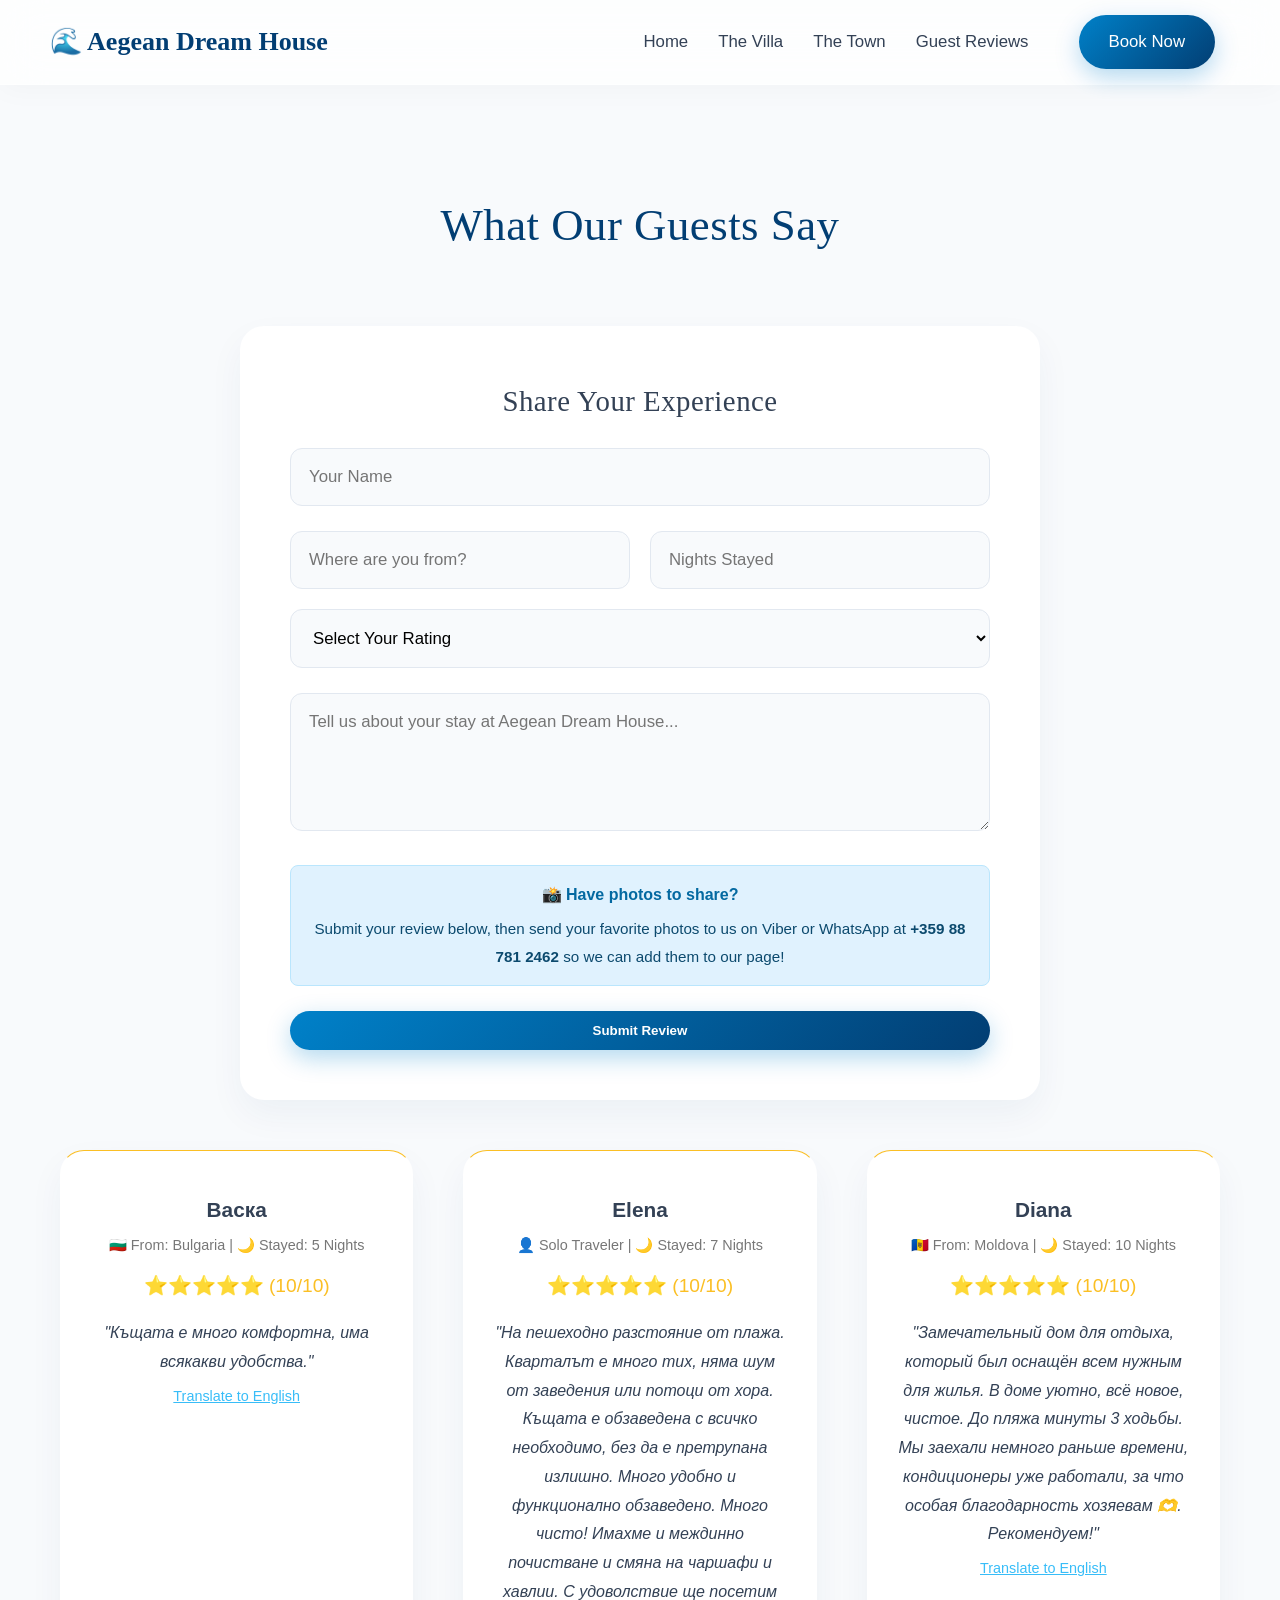
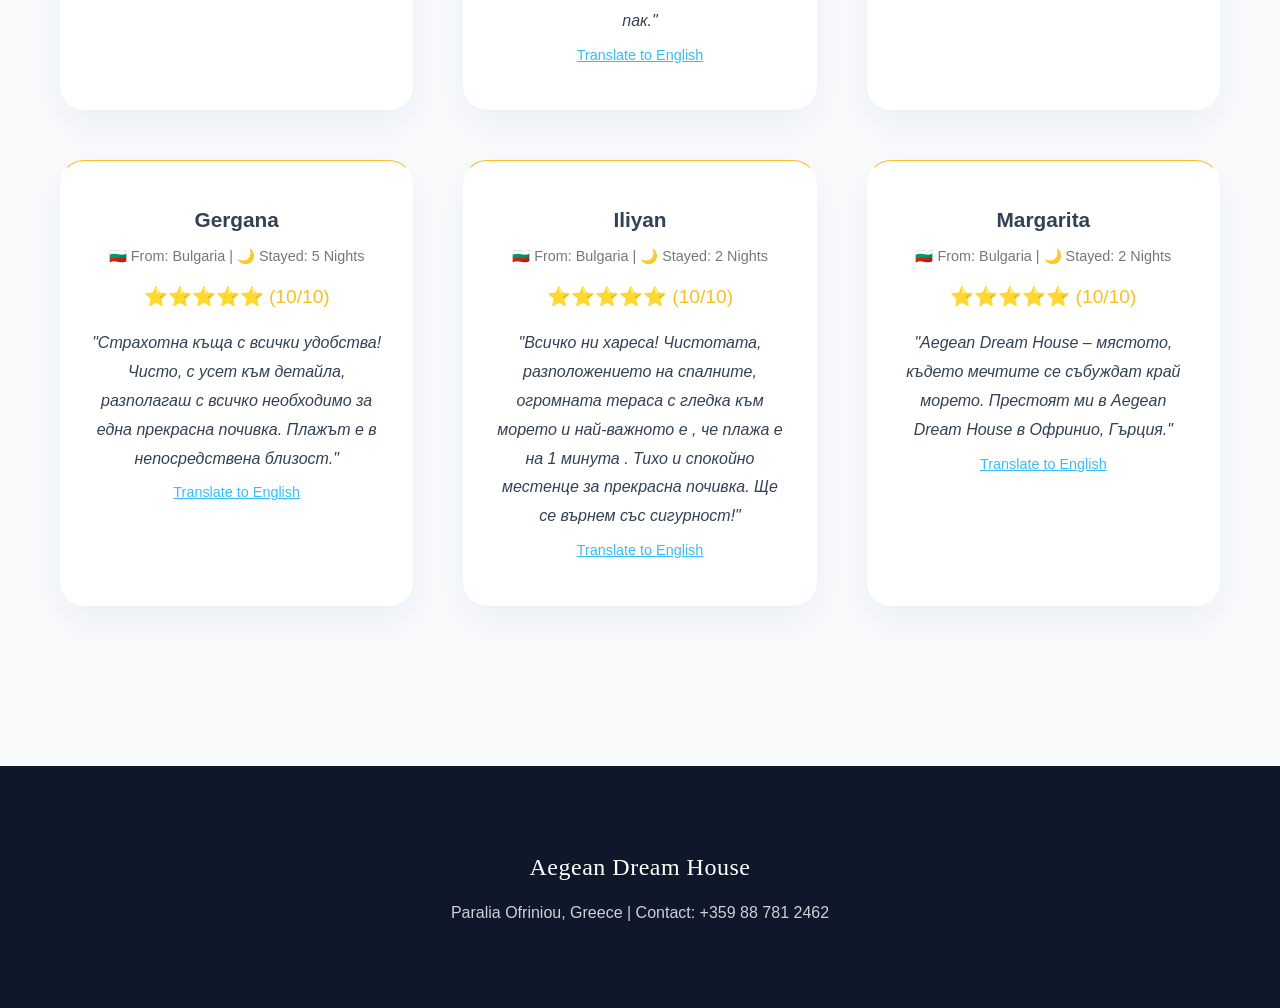
==== reviews.html @ 07ee6f3e "Update reviews.html" ====
<!DOCTYPE html>
<html lang="en">
<head>
    <meta charset="UTF-8">
    <meta name="viewport" content="width=device-width, initial-scale=1.0">
    <title>Guest Reviews | Aegean Dream House</title>
    <link rel="stylesheet" href="style.css">
    <style>
        .translate-btn {
            background: none;
            border: none;
            color: #38bdf8; /* Light blue accent color */
            cursor: pointer;
            font-size: 0.9rem;
            text-decoration: underline;
            padding: 0;
            margin-top: 5px;
            font-family: inherit;
        }
        .translate-btn:hover {
            color: #7dd3fc;
        }
    </style>
</head>
<body>

<nav>
        <a href="index.html" class="logo">
            🌊 Aegean Dream House
        </a>
        <div class="menu-toggle" id="mobile-menu">
            <span class="bar"></span><span class="bar"></span><span class="bar"></span>
        </div>
        <div class="nav-links" id="nav-links">
            <a href="index.html">Home</a>
            <a href="villa.html">The Villa</a>
            <a href="town.html">The Town</a>
            <a href="reviews.html">Guest Reviews</a>
            
            <div id="google_translate_element" style="display: flex; align-items: center; margin: 0 10px;"></div>
            
            <a href="https://www.booking.com/Share-u95qrv" target="_blank" class="btn">Book Now</a>
        </div>
    </nav>

    <section class="section">
        <h2 class="section-title fade-up">What Our Guests Say</h2>
        
        <div class="review-form fade-up">
            <h3 style="margin-bottom: 20px; text-align: center; font-size: 1.8rem;">Share Your Experience</h3>
            
            <form id="reviewForm" action="https://formspree.io/f/maqaalnj" method="POST">
                
                <input type="text" name="Guest Name" placeholder="Your Name" required>
                
                <div style="display: flex; gap: 20px; margin-bottom: 20px;">
                    <input type="text" name="Country" placeholder="Where are you from?" style="margin-bottom: 0;" required>
                    <input type="number" name="Nights Stayed" placeholder="Nights Stayed" min="1" style="margin-bottom: 0;" required>
                </div>

                <select name="Rating" required>
                    <option value="" disabled selected>Select Your Rating</option>
                    <option value="5 Stars">⭐⭐⭐⭐⭐ - Excellent (10/10)</option>
                    <option value="4 Stars">⭐⭐⭐⭐ - Very Good</option>
                    <option value="3 Stars">⭐⭐⭐ - Good</option>
                </select>
                
                <textarea name="Review Text" rows="5" placeholder="Tell us about your stay at Aegean Dream House..." required></textarea>
                
                <div style="margin-bottom: 25px; text-align: center; background: #e0f2fe; padding: 15px; border-radius: 8px; border: 1px solid #bae6fd;">
                    <p style="margin: 0; color: #0369a1; font-weight: bold;">📸 Have photos to share?</p>
                    <p style="margin: 5px 0 0 0; font-size: 0.95rem; color: #0c4a6e;">Submit your review below, then send your favorite photos to us on Viber or WhatsApp at <strong>+359 88 781 2462</strong> so we can add them to our page!</p>
                </div>

                <button type="submit" class="btn" style="width: 100%;">Submit Review</button>
            </form>
        </div>

        <div class="grid" id="reviewList">
            
            <div class="card fade-up" style="border-top-color: #fbbf24;">
                <h4 style="margin-bottom: 5px; font-size: 1.3rem;">Васка</h4>
                <p style="font-size: 0.9rem; color: #777; margin-bottom: 10px;">🇧🇬 From: Bulgaria | 🌙 Stayed: 5 Nights</p>
                <div style="color: #fbbf24; margin-bottom: 15px; font-size: 1.2rem;">⭐⭐⭐⭐⭐ (10/10)</div>
                <p class="review-text" data-original="Къщата е много комфортна, има всякакви удобства." data-translated="The house is very comfortable, it has all kinds of amenities." style="font-style: italic; margin-bottom: 5px;">"Къщата е много комфортна, има всякакви удобства."</p>
                <button class="translate-btn" onclick="toggleTranslation(this)">Translate to English</button>
            </div>

            <div class="card fade-up" style="border-top-color: #fbbf24;">
                <h4 style="margin-bottom: 5px; font-size: 1.3rem;">Elena</h4>
                <p style="font-size: 0.9rem; color: #777; margin-bottom: 10px;">👤 Solo Traveler | 🌙 Stayed: 7 Nights</p>
                <div style="color: #fbbf24; margin-bottom: 15px; font-size: 1.2rem;">⭐⭐⭐⭐⭐ (10/10)</div>
                <p class="review-text" data-original="На пешеходно разстояние от плажа. Кварталът е много тих, няма шум от заведения или потоци от хора. Къщата е обзаведена с всичко необходимо, без да е претрупана излишно. Много удобно и функционално обзаведено. Много чисто! Имахме и междинно почистване и смяна на чаршафи и хавлии. С удоволствие ще посетим пак." data-translated="Within walking distance of the beach. The neighborhood is very quiet, no noise from restaurants or streams of people. The house is furnished with everything you need, without being overly cluttered. Very comfortable and functionally furnished. Very clean! We also had intermediate cleaning and a change of sheets and towels. We will gladly visit again." style="font-style: italic; margin-bottom: 5px;">"На пешеходно разстояние от плажа. Кварталът е много тих, няма шум от заведения или потоци от хора. Къщата е обзаведена с всичко необходимо, без да е претрупана излишно. Много удобно и функционално обзаведено. Много чисто! Имахме и междинно почистване и смяна на чаршафи и хавлии. С удоволствие ще посетим пак."</p>
                <button class="translate-btn" onclick="toggleTranslation(this)">Translate to English</button>
            </div>

            <div class="card fade-up" style="border-top-color: #fbbf24;">
                <h4 style="margin-bottom: 5px; font-size: 1.3rem;">Diana</h4>
                <p style="font-size: 0.9rem; color: #777; margin-bottom: 10px;">🇲🇩 From: Moldova | 🌙 Stayed: 10 Nights</p>
                <div style="color: #fbbf24; margin-bottom: 15px; font-size: 1.2rem;">⭐⭐⭐⭐⭐ (10/10)</div>
                <p class="review-text" data-original="Замечательный дом для отдыха, который был оснащён всем нужным для жилья. В доме уютно, всё новое, чистое. До пляжа минуты 3 ходьбы. Мы заехали немного раньше времени, кондиционеры уже работали, за что особая благодарность хозяевам 🫶. Рекомендуем!" data-translated="A wonderful vacation home, which was equipped with everything necessary for living. The house is cozy, everything is new and clean. The beach is a 3-minute walk away. We checked in a little ahead of time, the air conditioners were already working, for which special thanks to the hosts 🫶. We recommend it!" style="font-style: italic; margin-bottom: 5px;">"Замечательный дом для отдыха, который был оснащён всем нужным для жилья. В доме уютно, всё новое, чистое. До пляжа минуты 3 ходьбы. Мы заехали немного раньше времени, кондиционеры уже работали, за что особая благодарность хозяевам 🫶. Рекомендуем!"</p>
                <button class="translate-btn" onclick="toggleTranslation(this)">Translate to English</button>
            </div>

            <div class="card fade-up" style="border-top-color: #fbbf24;">
                <h4 style="margin-bottom: 5px; font-size: 1.3rem;">Gergana</h4>
                <p style="font-size: 0.9rem; color: #777; margin-bottom: 10px;">🇧🇬 From: Bulgaria | 🌙 Stayed: 5 Nights</p>
                <div style="color: #fbbf24; margin-bottom: 15px; font-size: 1.2rem;">⭐⭐⭐⭐⭐ (10/10)</div>
                <p class="review-text" data-original="Страхотна къща с всички удобства! Чисто, с усет към детайла, разполагаш с всичко необходимо за една прекрасна почивка. Плажът е в непосредствена близост." data-translated="Great house with all amenities! Clean, with an eye for detail, you have everything you need for a wonderful vacation. The beach is in close proximity." style="font-style: italic; margin-bottom: 5px;">"Страхотна къща с всички удобства! Чисто, с усет към детайла, разполагаш с всичко необходимо за една прекрасна почивка. Плажът е в непосредствена близост."</p>
                <button class="translate-btn" onclick="toggleTranslation(this)">Translate to English</button>
            </div>

            <div class="card fade-up" style="border-top-color: #fbbf24;">
                <h4 style="margin-bottom: 5px; font-size: 1.3rem;">Iliyan</h4>
                <p style="font-size: 0.9rem; color: #777; margin-bottom: 10px;">🇧🇬 From: Bulgaria | 🌙 Stayed: 2 Nights</p>
                <div style="color: #fbbf24; margin-bottom: 15px; font-size: 1.2rem;">⭐⭐⭐⭐⭐ (10/10)</div>
                <p class="review-text" data-original="Всичко ни хареса! Чистотата, разположението на спалните, огромната тераса с гледка към морето и най-важното е , че плажа е на 1 минута . Тихо и спокойно местенце за прекрасна почивка. Ще се върнем със сигурност!" data-translated="We liked everything! The cleanliness, the layout of the bedrooms, the huge terrace with a sea view and most importantly, the beach is 1 minute away. A quiet and peaceful place for a wonderful vacation. We will return for sure!" style="font-style: italic; margin-bottom: 5px;">"Всичко ни хареса! Чистотата, разположението на спалните, огромната тераса с гледка към морето и най-важното е , че плажа е на 1 минута . Тихо и спокойно местенце за прекрасна почивка. Ще се върнем със сигурност!"</p>
                <button class="translate-btn" onclick="toggleTranslation(this)">Translate to English</button>
            </div>

            <div class="card fade-up" style="border-top-color: #fbbf24;">
                <h4 style="margin-bottom: 5px; font-size: 1.3rem;">Margarita</h4>
                <p style="font-size: 0.9rem; color: #777; margin-bottom: 10px;">🇧🇬 From: Bulgaria | 🌙 Stayed: 2 Nights</p>
                <div style="color: #fbbf24; margin-bottom: 15px; font-size: 1.2rem;">⭐⭐⭐⭐⭐ (10/10)</div>
                <p class="review-text" data-original="Aegean Dream House – мястото, където мечтите се събуждат край морето. Престоят ми в Aegean Dream House в Офринио, Гърция." data-translated="Aegean Dream House - the place where dreams wake up by the sea. My stay at Aegean Dream House in Ofrinio, Greece." style="font-style: italic; margin-bottom: 5px;">"Aegean Dream House – мястото, където мечтите се събуждат край морето. Престоят ми в Aegean Dream House в Офринио, Гърция."</p>
                <button class="translate-btn" onclick="toggleTranslation(this)">Translate to English</button>
            </div>

        </div>
    </section>

    <footer>
        <h2 style="font-family: 'Georgia', serif; margin-bottom: 10px;">Aegean Dream House</h2>
        <p>Paralia Ofriniou, Greece | Contact: +359 88 781 2462</p>
    </footer>

    <script>
        // Mobile Menu
        document.getElementById('mobile-menu').addEventListener('click', function() {
            document.getElementById('nav-links').classList.toggle('active');
        });

        // Scroll Fade-In Observer
        const fadeElements = document.querySelectorAll('.fade-up');
        const appearOptions = { threshold: 0.15, rootMargin: "0px 0px -50px 0px" };
        const appearOnScroll = new IntersectionObserver(function(entries, observer) {
            entries.forEach(entry => {
                if (!entry.isIntersecting) return;
                entry.target.classList.add('visible');
                observer.unobserve(entry.target);
            });
        }, appearOptions);

        fadeElements.forEach(element => appearOnScroll.observe(element));

        // Translation Function
        function toggleTranslation(button) {
            // Find the paragraph right above the button
            const reviewTextElement = button.previousElementSibling;
            
            // Grab the hidden original and translated texts from our HTML data attributes
            const originalText = reviewTextElement.getAttribute('data-original');
            const translatedText = reviewTextElement.getAttribute('data-translated');

            if (button.innerText === "Translate to English") {
                reviewTextElement.innerText = '"' + translatedText + '"';
                button.innerText = "Show Original";
            } else {
                reviewTextElement.innerText = '"' + originalText + '"';
                button.innerText = "Translate to English";
            }
        }
    </script>

    <script type="text/javascript">
        function googleTranslateElementInit() {
            new google.translate.TranslateElement({
                pageLanguage: 'en', // Your website's original language
                includedLanguages: 'en,bg,ro,ru,tr', // The exact languages you requested
                layout: google.translate.TranslateElement.InlineLayout.SIMPLE
            }, 'google_translate_element');
        }
    </script>
    <script type="text/javascript" src="https://translate.google.com/translate_a/element.js?cb=googleTranslateElementInit"></script>
</body>
</html>
---- style.css ----
/* --- style.css (The Dreamy Resort Upgrade) --- */
:root {
    --primary-blue: #023e73; /* A deeper, calmer ocean blue */
    --accent-blue: #0081c9; /* Vibrant water blue */
    --light-bg: #f8fafc; /* A very soft, airy off-white */
    --text-dark: #334155; /* Slate grey, much softer on the eyes than black */
    --white: #ffffff;
}

* {
    box-sizing: border-box;
    margin: 0;
    padding: 0;
    font-family: 'Segoe UI', Roboto, Helvetica, Arial, sans-serif;
}

html {
    scroll-behavior: smooth; /* Smooth scrolling between sections */
}

body {
    color: var(--text-dark);
    line-height: 1.8; /* Increased line height for a more relaxed read */
    background-color: var(--light-bg);
}

/* Elegant Headings */
h1, h2, h3 {
    font-family: 'Georgia', serif;
    font-weight: normal;
    letter-spacing: 0.5px;
}

/* Glassmorphism Navigation (Frosted Glass Effect) */
nav {
    display: flex;
    justify-content: space-between;
    align-items: center;
    padding: 15px 50px;
    background: rgba(255, 255, 255, 0.75); /* More transparent */
    backdrop-filter: blur(20px); /* Heavy frosted glass blur */
    -webkit-backdrop-filter: blur(20px); /* For Apple devices */
    box-shadow: 0 4px 30px rgba(0, 0, 0, 0.03);
    border-bottom: 1px solid rgba(255, 255, 255, 0.5);
    position: sticky;
    top: 0;
    z-index: 1000;
    flex-wrap: wrap;
}

.logo { font-size: 26px; font-weight: bold; color: var(--primary-blue); text-decoration: none; font-family: 'Georgia', serif; }
.nav-links { display: flex; align-items: center; }
.nav-links a { text-decoration: none; color: var(--text-dark); margin: 0 15px; font-weight: 500; font-size: 1.05rem; position: relative; transition: color 0.4s ease; }
.nav-links a::after { content: ''; position: absolute; width: 0; height: 2px; bottom: -5px; left: 0; background-color: var(--accent-blue); transition: width 0.4s ease; }
.nav-links a:hover { color: var(--accent-blue); }
.nav-links a:hover::after { width: 100%; }

/* Soft Glowing Buttons */
.btn {
    background: linear-gradient(135deg, #0081c9, #023e73);
    color: var(--white) !important;
    padding: 12px 30px;
    text-decoration: none;
    border-radius: 40px; /* Fully rounded pill shape */
    font-weight: 600;
    font-family: sans-serif;
    display: inline-block;
    transition: all 0.5s cubic-bezier(0.2, 0.8, 0.2, 1);
    border: none;
    text-align: center;
    box-shadow: 0 8px 25px rgba(0, 129, 201, 0.3);
}
.btn:hover { 
    transform: translateY(-3px); 
    box-shadow: 0 12px 30px rgba(0, 129, 201, 0.5); 
}
.btn::after { display: none; }

/* Hero Section */
header { 
    color: var(--white); 
    text-align: center; 
    padding: 200px 20px; /* Taller banner */
    position: relative;
}
header h1 { 
    font-size: 4rem; 
    margin-bottom: 15px; 
    text-shadow: 0 4px 15px rgba(0,0,0,0.4); 
    animation: fadeInDown 1.5s cubic-bezier(0.2, 0.8, 0.2, 1);
}
header p { 
    font-size: 1.4rem; 
    max-width: 700px; 
    margin: 0 auto 40px auto; 
    text-shadow: 0 2px 10px rgba(0,0,0,0.4); 
    animation: fadeInUp 1.5s cubic-bezier(0.2, 0.8, 0.2, 1);
}

/* Custom Initial Page Load Animations */
@keyframes fadeInDown {
    from { opacity: 0; transform: translateY(-30px); }
    to { opacity: 1; transform: translateY(0); }
}
@keyframes fadeInUp {
    from { opacity: 0; transform: translateY(30px); }
    to { opacity: 1; transform: translateY(0); }
}

/* Sections & Grids */
.section { padding: 100px 20px; max-width: 1200px; margin: auto; }
.section-title { text-align: center; font-size: 2.8rem; color: var(--primary-blue); margin-bottom: 60px; }
.grid { display: grid; grid-template-columns: repeat(auto-fit, minmax(320px, 1fr)); gap: 50px; }

/* Soft, Floating Cards */
.card {
    background: var(--white); 
    border-radius: 24px; /* Much softer, rounder corners */
    overflow: hidden;
    box-shadow: 0 15px 35px rgba(2, 62, 115, 0.05); /* Soft, ambient blue shadow instead of harsh grey */
    padding: 40px 30px; 
    text-align: center;
    transition: transform 0.6s cubic-bezier(0.2, 0.8, 0.2, 1), box-shadow 0.6s ease;
    border: 1px solid rgba(255,255,255,0.8);
}
.card:hover { 
    transform: translateY(-12px); 
    box-shadow: 0 25px 50px rgba(2, 62, 115, 0.12); 
}
.card h3 { color: var(--primary-blue); margin-bottom: 15px; font-size: 1.8rem; }

/* Cinematic Photo Gallery */
.photo-gallery { display: grid; grid-template-columns: repeat(auto-fill, minmax(300px, 1fr)); gap: 25px; }
.photo-gallery img {
    width: 100%; height: 280px; object-fit: cover; 
    border-radius: 16px; /* Softer picture corners */
    box-shadow: 0 8px 20px rgba(0,0,0,0.08); 
    transition: transform 0.8s cubic-bezier(0.2, 0.8, 0.2, 1), box-shadow 0.8s ease;
    cursor: pointer;
}
.photo-gallery img:hover { 
    transform: scale(1.03); /* Slower, gentler zoom */
    box-shadow: 0 15px 35px rgba(0,0,0,0.15); 
}

/* Lightbox/Modal */
.modal { display: none; position: fixed; z-index: 2000; padding-top: 60px; left: 0; top: 0; width: 100%; height: 100%; background-color: rgba(0,0,0,0.95); backdrop-filter: blur(8px); }
.modal-content { margin: auto; display: block; max-width: 90%; max-height: 85vh; border-radius: 12px; box-shadow: 0 10px 40px rgba(0,0,0,0.6); animation-name: gentleZoom; animation-duration: 0.5s; animation-timing-function: cubic-bezier(0.2, 0.8, 0.2, 1); object-fit: contain; }
@keyframes gentleZoom { from {transform:scale(0.95); opacity: 0} to {transform:scale(1); opacity: 1} }
.close-modal { position: absolute; top: 20px; right: 40px; color: rgba(255,255,255,0.6); font-size: 45px; transition: 0.4s; cursor: pointer; }
.close-modal:hover { color: var(--white); transform: rotate(90deg); }

/* Review Form */
.review-form { background: var(--white); padding: 50px; border-radius: 24px; box-shadow: 0 15px 35px rgba(2, 62, 115, 0.05); margin-bottom: 50px; max-width: 800px; margin-left: auto; margin-right: auto; }
.review-form input, .review-form textarea, .review-form select { width: 100%; padding: 18px; margin-bottom: 25px; border: 1px solid #e2e8f0; border-radius: 12px; font-size: 1.05rem; transition: all 0.4s ease; background-color: #f8fafc; }
.review-form input:focus, .review-form textarea:focus, .review-form select:focus { outline: none; border-color: var(--accent-blue); background-color: var(--white); box-shadow: 0 0 0 4px rgba(0, 129, 201, 0.1); }

/* Footer */
footer { background: #0f172a; color: rgba(255,255,255,0.8); padding: 80px 20px; text-align: center; margin-top: 60px; }
footer h2 { color: var(--white); }

/* Scroll Animation Classes (Applied by JavaScript) */
.fade-up {
    opacity: 0;
    transform: translateY(50px);
    transition: opacity 1s cubic-bezier(0.2, 0.8, 0.2, 1), transform 1s cubic-bezier(0.2, 0.8, 0.2, 1);
}
.fade-up.visible {
    opacity: 1;
    transform: translateY(0);
}

/* Mobile */
.menu-toggle { display: none; cursor: pointer; }
.bar { display: block; width: 25px; height: 3px; margin: 5px auto; background-color: var(--primary-blue); transition: all 0.3s ease; }

@media (max-width: 768px) {
    nav { padding: 15px 20px; }
    .menu-toggle { display: block; }
    .nav-links { display: none; flex-direction: column; width: 100%; text-align: center; padding-top: 15px; }
    .nav-links.active { display: flex; }
    .nav-links a { margin: 10px 0; padding: 10px; width: 100%; }
    .nav-links a::after { display: none; }
    header h1 { font-size: 2.8rem; }
    .modal-content { max-width: 95%; }
}
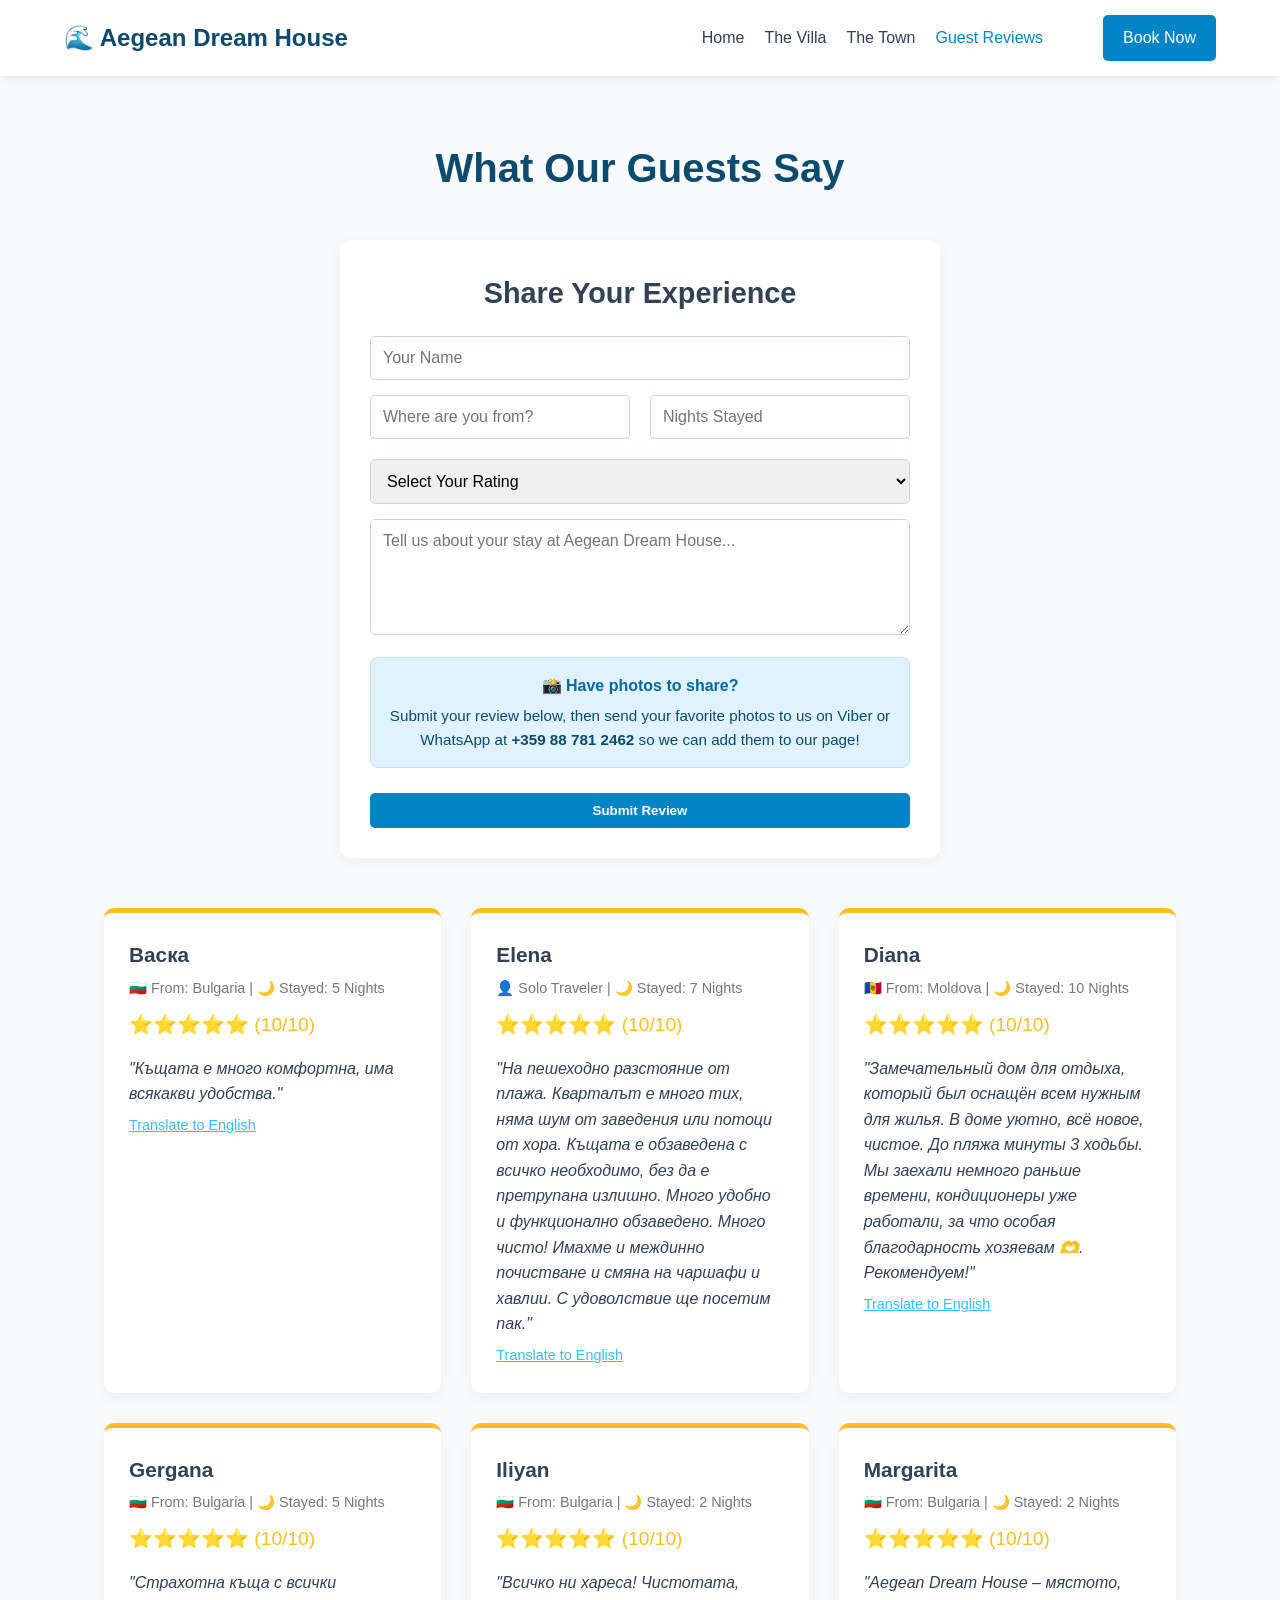
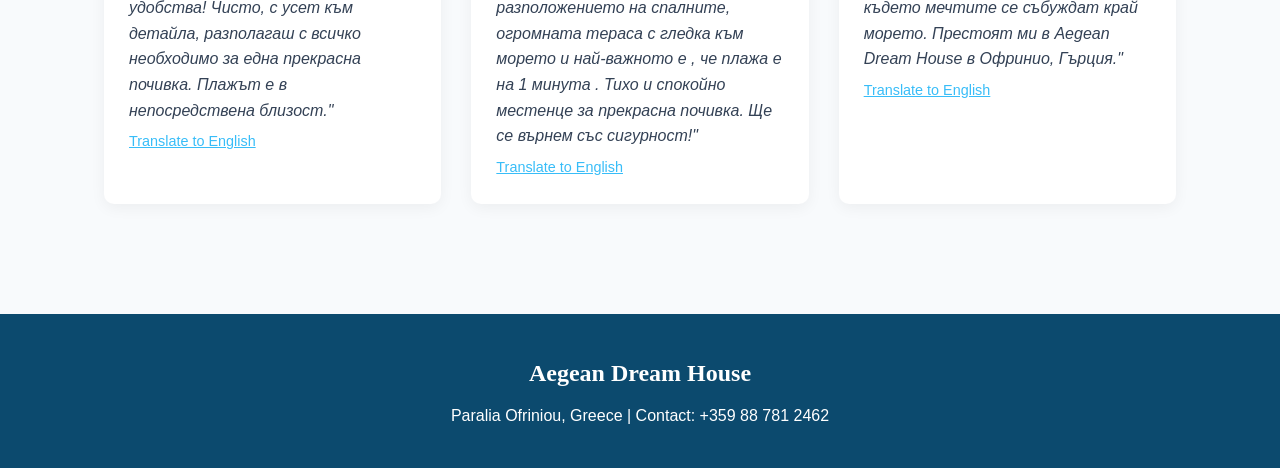
==== commit 1d711772: "Update reviews.html" ====
--- a/reviews.html
+++ b/reviews.html
@@ -6,28 +6,14 @@
     <title>Guest Reviews | Aegean Dream House</title>
     <link rel="stylesheet" href="style.css">
     <style>
-        .translate-btn {
-            background: none;
-            border: none;
-            color: #38bdf8; /* Light blue accent color */
-            cursor: pointer;
-            font-size: 0.9rem;
-            text-decoration: underline;
-            padding: 0;
-            margin-top: 5px;
-            font-family: inherit;
-        }
-        .translate-btn:hover {
-            color: #7dd3fc;
-        }
+        .translate-btn { background: none; border: none; color: #38bdf8; cursor: pointer; font-size: 0.9rem; text-decoration: underline; padding: 0; margin-top: 5px; font-family: inherit; }
+        .translate-btn:hover { color: #7dd3fc; }
     </style>
 </head>
 <body>
 
-<nav>
-        <a href="index.html" class="logo">
-            🌊 Aegean Dream House
-        </a>
+    <nav>
+        <a href="index.html" class="logo">🌊 Aegean Dream House</a>
         <div class="menu-toggle" id="mobile-menu">
             <span class="bar"></span><span class="bar"></span><span class="bar"></span>
         </div>
@@ -35,10 +21,8 @@
             <a href="index.html">Home</a>
             <a href="villa.html">The Villa</a>
             <a href="town.html">The Town</a>
-            <a href="reviews.html">Guest Reviews</a>
-            
+            <a href="reviews.html" style="color: var(--accent-blue);">Guest Reviews</a>
             <div id="google_translate_element" style="display: flex; align-items: center; margin: 0 10px;"></div>
-            
             <a href="https://www.booking.com/Share-u95qrv" target="_blank" class="btn">Book Now</a>
         </div>
     </nav>
@@ -50,34 +34,28 @@
             <h3 style="margin-bottom: 20px; text-align: center; font-size: 1.8rem;">Share Your Experience</h3>
             
             <form id="reviewForm" action="https://formspree.io/f/maqaalnj" method="POST">
-                
                 <input type="text" name="Guest Name" placeholder="Your Name" required>
-                
                 <div style="display: flex; gap: 20px; margin-bottom: 20px;">
                     <input type="text" name="Country" placeholder="Where are you from?" style="margin-bottom: 0;" required>
                     <input type="number" name="Nights Stayed" placeholder="Nights Stayed" min="1" style="margin-bottom: 0;" required>
                 </div>
-
                 <select name="Rating" required>
                     <option value="" disabled selected>Select Your Rating</option>
                     <option value="5 Stars">⭐⭐⭐⭐⭐ - Excellent (10/10)</option>
                     <option value="4 Stars">⭐⭐⭐⭐ - Very Good</option>
                     <option value="3 Stars">⭐⭐⭐ - Good</option>
                 </select>
-                
                 <textarea name="Review Text" rows="5" placeholder="Tell us about your stay at Aegean Dream House..." required></textarea>
                 
                 <div style="margin-bottom: 25px; text-align: center; background: #e0f2fe; padding: 15px; border-radius: 8px; border: 1px solid #bae6fd;">
                     <p style="margin: 0; color: #0369a1; font-weight: bold;">📸 Have photos to share?</p>
                     <p style="margin: 5px 0 0 0; font-size: 0.95rem; color: #0c4a6e;">Submit your review below, then send your favorite photos to us on Viber or WhatsApp at <strong>+359 88 781 2462</strong> so we can add them to our page!</p>
                 </div>
-
                 <button type="submit" class="btn" style="width: 100%;">Submit Review</button>
             </form>
         </div>
 
         <div class="grid" id="reviewList">
-            
             <div class="card fade-up" style="border-top-color: #fbbf24;">
                 <h4 style="margin-bottom: 5px; font-size: 1.3rem;">Васка</h4>
                 <p style="font-size: 0.9rem; color: #777; margin-bottom: 10px;">🇧🇬 From: Bulgaria | 🌙 Stayed: 5 Nights</p>
@@ -85,7 +63,6 @@
                 <p class="review-text" data-original="Къщата е много комфортна, има всякакви удобства." data-translated="The house is very comfortable, it has all kinds of amenities." style="font-style: italic; margin-bottom: 5px;">"Къщата е много комфортна, има всякакви удобства."</p>
                 <button class="translate-btn" onclick="toggleTranslation(this)">Translate to English</button>
             </div>
-
             <div class="card fade-up" style="border-top-color: #fbbf24;">
                 <h4 style="margin-bottom: 5px; font-size: 1.3rem;">Elena</h4>
                 <p style="font-size: 0.9rem; color: #777; margin-bottom: 10px;">👤 Solo Traveler | 🌙 Stayed: 7 Nights</p>
@@ -93,7 +70,6 @@
                 <p class="review-text" data-original="На пешеходно разстояние от плажа. Кварталът е много тих, няма шум от заведения или потоци от хора. Къщата е обзаведена с всичко необходимо, без да е претрупана излишно. Много удобно и функционално обзаведено. Много чисто! Имахме и междинно почистване и смяна на чаршафи и хавлии. С удоволствие ще посетим пак." data-translated="Within walking distance of the beach. The neighborhood is very quiet, no noise from restaurants or streams of people. The house is furnished with everything you need, without being overly cluttered. Very comfortable and functionally furnished. Very clean! We also had intermediate cleaning and a change of sheets and towels. We will gladly visit again." style="font-style: italic; margin-bottom: 5px;">"На пешеходно разстояние от плажа. Кварталът е много тих, няма шум от заведения или потоци от хора. Къщата е обзаведена с всичко необходимо, без да е претрупана излишно. Много удобно и функционално обзаведено. Много чисто! Имахме и междинно почистване и смяна на чаршафи и хавлии. С удоволствие ще посетим пак."</p>
                 <button class="translate-btn" onclick="toggleTranslation(this)">Translate to English</button>
             </div>
-
             <div class="card fade-up" style="border-top-color: #fbbf24;">
                 <h4 style="margin-bottom: 5px; font-size: 1.3rem;">Diana</h4>
                 <p style="font-size: 0.9rem; color: #777; margin-bottom: 10px;">🇲🇩 From: Moldova | 🌙 Stayed: 10 Nights</p>
@@ -101,7 +77,6 @@
                 <p class="review-text" data-original="Замечательный дом для отдыха, который был оснащён всем нужным для жилья. В доме уютно, всё новое, чистое. До пляжа минуты 3 ходьбы. Мы заехали немного раньше времени, кондиционеры уже работали, за что особая благодарность хозяевам 🫶. Рекомендуем!" data-translated="A wonderful vacation home, which was equipped with everything necessary for living. The house is cozy, everything is new and clean. The beach is a 3-minute walk away. We checked in a little ahead of time, the air conditioners were already working, for which special thanks to the hosts 🫶. We recommend it!" style="font-style: italic; margin-bottom: 5px;">"Замечательный дом для отдыха, который был оснащён всем нужным для жилья. В доме уютно, всё новое, чистое. До пляжа минуты 3 ходьбы. Мы заехали немного раньше времени, кондиционеры уже работали, за что особая благодарность хозяевам 🫶. Рекомендуем!"</p>
                 <button class="translate-btn" onclick="toggleTranslation(this)">Translate to English</button>
             </div>
-
             <div class="card fade-up" style="border-top-color: #fbbf24;">
                 <h4 style="margin-bottom: 5px; font-size: 1.3rem;">Gergana</h4>
                 <p style="font-size: 0.9rem; color: #777; margin-bottom: 10px;">🇧🇬 From: Bulgaria | 🌙 Stayed: 5 Nights</p>
@@ -109,7 +84,6 @@
                 <p class="review-text" data-original="Страхотна къща с всички удобства! Чисто, с усет към детайла, разполагаш с всичко необходимо за една прекрасна почивка. Плажът е в непосредствена близост." data-translated="Great house with all amenities! Clean, with an eye for detail, you have everything you need for a wonderful vacation. The beach is in close proximity." style="font-style: italic; margin-bottom: 5px;">"Страхотна къща с всички удобства! Чисто, с усет към детайла, разполагаш с всичко необходимо за една прекрасна почивка. Плажът е в непосредствена близост."</p>
                 <button class="translate-btn" onclick="toggleTranslation(this)">Translate to English</button>
             </div>
-
             <div class="card fade-up" style="border-top-color: #fbbf24;">
                 <h4 style="margin-bottom: 5px; font-size: 1.3rem;">Iliyan</h4>
                 <p style="font-size: 0.9rem; color: #777; margin-bottom: 10px;">🇧🇬 From: Bulgaria | 🌙 Stayed: 2 Nights</p>
@@ -117,7 +91,6 @@
                 <p class="review-text" data-original="Всичко ни хареса! Чистотата, разположението на спалните, огромната тераса с гледка към морето и най-важното е , че плажа е на 1 минута . Тихо и спокойно местенце за прекрасна почивка. Ще се върнем със сигурност!" data-translated="We liked everything! The cleanliness, the layout of the bedrooms, the huge terrace with a sea view and most importantly, the beach is 1 minute away. A quiet and peaceful place for a wonderful vacation. We will return for sure!" style="font-style: italic; margin-bottom: 5px;">"Всичко ни хареса! Чистотата, разположението на спалните, огромната тераса с гледка към морето и най-важното е , че плажа е на 1 минута . Тихо и спокойно местенце за прекрасна почивка. Ще се върнем със сигурност!"</p>
                 <button class="translate-btn" onclick="toggleTranslation(this)">Translate to English</button>
             </div>
-
             <div class="card fade-up" style="border-top-color: #fbbf24;">
                 <h4 style="margin-bottom: 5px; font-size: 1.3rem;">Margarita</h4>
                 <p style="font-size: 0.9rem; color: #777; margin-bottom: 10px;">🇧🇬 From: Bulgaria | 🌙 Stayed: 2 Nights</p>
@@ -125,7 +98,6 @@
                 <p class="review-text" data-original="Aegean Dream House – мястото, където мечтите се събуждат край морето. Престоят ми в Aegean Dream House в Офринио, Гърция." data-translated="Aegean Dream House - the place where dreams wake up by the sea. My stay at Aegean Dream House in Ofrinio, Greece." style="font-style: italic; margin-bottom: 5px;">"Aegean Dream House – мястото, където мечтите се събуждат край морето. Престоят ми в Aegean Dream House в Офринио, Гърция."</p>
                 <button class="translate-btn" onclick="toggleTranslation(this)">Translate to English</button>
             </div>
-
         </div>
     </section>
 
@@ -135,12 +107,10 @@
     </footer>
 
     <script>
-        // Mobile Menu
         document.getElementById('mobile-menu').addEventListener('click', function() {
             document.getElementById('nav-links').classList.toggle('active');
         });
 
-        // Scroll Fade-In Observer
         const fadeElements = document.querySelectorAll('.fade-up');
         const appearOptions = { threshold: 0.15, rootMargin: "0px 0px -50px 0px" };
         const appearOnScroll = new IntersectionObserver(function(entries, observer) {
@@ -150,15 +120,10 @@
                 observer.unobserve(entry.target);
             });
         }, appearOptions);
-
         fadeElements.forEach(element => appearOnScroll.observe(element));
 
-        // Translation Function
         function toggleTranslation(button) {
-            // Find the paragraph right above the button
             const reviewTextElement = button.previousElementSibling;
-            
-            // Grab the hidden original and translated texts from our HTML data attributes
             const originalText = reviewTextElement.getAttribute('data-original');
             const translatedText = reviewTextElement.getAttribute('data-translated');
 
@@ -170,13 +135,10 @@
                 button.innerText = "Translate to English";
             }
         }
-    </script>
 
-    <script type="text/javascript">
         function googleTranslateElementInit() {
             new google.translate.TranslateElement({
-                pageLanguage: 'en', // Your website's original language
-                includedLanguages: 'en,bg,ro,ru,tr', // The exact languages you requested
+                pageLanguage: 'en', includedLanguages: 'en,bg,ro,ru,tr',
                 layout: google.translate.TranslateElement.InlineLayout.SIMPLE
             }, 'google_translate_element');
         }
--- a/style.css
+++ b/style.css
@@ -1,186 +1,240 @@
-/* --- style.css (The Dreamy Resort Upgrade) --- */
+/* =========================================
+   AEGEAN DREAM HOUSE - MASTER STYLESHEET
+========================================= */
+
+/* --- 1. Base Variables & Setup --- */
 :root {
-    --primary-blue: #023e73; /* A deeper, calmer ocean blue */
-    --accent-blue: #0081c9; /* Vibrant water blue */
-    --light-bg: #f8fafc; /* A very soft, airy off-white */
-    --text-dark: #334155; /* Slate grey, much softer on the eyes than black */
-    --white: #ffffff;
+    --primary-blue: #0c4a6e; /* Deep ocean blue */
+    --accent-blue: #0284c7;  /* Bright Greek blue */
+    --light-blue: #e0f2fe;   /* Very light sky blue */
+    --text-color: #334155;
+    --bg-color: #f8fafc;
 }
 
 * {
-    box-sizing: border-box;
     margin: 0;
     padding: 0;
-    font-family: 'Segoe UI', Roboto, Helvetica, Arial, sans-serif;
-}
-
-html {
-    scroll-behavior: smooth; /* Smooth scrolling between sections */
+    box-sizing: border-box;
+    font-family: 'Segoe UI', Tahoma, Geneva, Verdana, sans-serif;
 }
 
 body {
-    color: var(--text-dark);
-    line-height: 1.8; /* Increased line height for a more relaxed read */
-    background-color: var(--light-bg);
-}
-
-/* Elegant Headings */
-h1, h2, h3 {
-    font-family: 'Georgia', serif;
-    font-weight: normal;
-    letter-spacing: 0.5px;
-}
-
-/* Glassmorphism Navigation (Frosted Glass Effect) */
+    background-color: var(--bg-color);
+    color: var(--text-color);
+    line-height: 1.6;
+}
+
+/* --- 2. Navigation Bar --- */
 nav {
     display: flex;
     justify-content: space-between;
     align-items: center;
-    padding: 15px 50px;
-    background: rgba(255, 255, 255, 0.75); /* More transparent */
-    backdrop-filter: blur(20px); /* Heavy frosted glass blur */
-    -webkit-backdrop-filter: blur(20px); /* For Apple devices */
-    box-shadow: 0 4px 30px rgba(0, 0, 0, 0.03);
-    border-bottom: 1px solid rgba(255, 255, 255, 0.5);
+    padding: 15px 5%;
+    background-color: #fff;
+    box-shadow: 0 2px 10px rgba(0,0,0,0.1);
     position: sticky;
     top: 0;
     z-index: 1000;
-    flex-wrap: wrap;
-}
-
-.logo { font-size: 26px; font-weight: bold; color: var(--primary-blue); text-decoration: none; font-family: 'Georgia', serif; }
-.nav-links { display: flex; align-items: center; }
-.nav-links a { text-decoration: none; color: var(--text-dark); margin: 0 15px; font-weight: 500; font-size: 1.05rem; position: relative; transition: color 0.4s ease; }
-.nav-links a::after { content: ''; position: absolute; width: 0; height: 2px; bottom: -5px; left: 0; background-color: var(--accent-blue); transition: width 0.4s ease; }
-.nav-links a:hover { color: var(--accent-blue); }
-.nav-links a:hover::after { width: 100%; }
-
-/* Soft Glowing Buttons */
+}
+
+.logo {
+    font-size: 1.5rem;
+    font-weight: bold;
+    color: var(--primary-blue);
+    text-decoration: none;
+    display: flex;
+    align-items: center;
+}
+
+.nav-links {
+    display: flex;
+    align-items: center;
+    gap: 20px;
+}
+
+.nav-links a {
+    text-decoration: none;
+    color: var(--text-color);
+    font-weight: 500;
+    transition: color 0.3s ease;
+}
+
+.nav-links a:hover {
+    color: var(--accent-blue);
+}
+
 .btn {
-    background: linear-gradient(135deg, #0081c9, #023e73);
-    color: var(--white) !important;
-    padding: 12px 30px;
+    background-color: var(--accent-blue);
+    color: #fff !important;
+    padding: 10px 20px;
+    border-radius: 5px;
+    font-weight: bold;
+    border: none;
+    cursor: pointer;
+    transition: background 0.3s;
+    text-align: center;
     text-decoration: none;
-    border-radius: 40px; /* Fully rounded pill shape */
-    font-weight: 600;
-    font-family: sans-serif;
-    display: inline-block;
-    transition: all 0.5s cubic-bezier(0.2, 0.8, 0.2, 1);
-    border: none;
+}
+
+.btn:hover {
+    background-color: var(--primary-blue);
+}
+
+/* --- 3. Mobile Menu --- */
+.menu-toggle {
+    display: none;
+    flex-direction: column;
+    cursor: pointer;
+}
+
+.menu-toggle .bar {
+    width: 25px;
+    height: 3px;
+    background-color: var(--primary-blue);
+    margin: 4px 0;
+    transition: 0.3s;
+}
+
+/* --- 4. Sections & Grid Layout --- */
+.section {
+    padding: 60px 5%;
+    max-width: 1200px;
+    margin: 0 auto;
+}
+
+.section-title {
     text-align: center;
-    box-shadow: 0 8px 25px rgba(0, 129, 201, 0.3);
-}
-.btn:hover { 
-    transform: translateY(-3px); 
-    box-shadow: 0 12px 30px rgba(0, 129, 201, 0.5); 
-}
-.btn::after { display: none; }
-
-/* Hero Section */
-header { 
-    color: var(--white); 
-    text-align: center; 
-    padding: 200px 20px; /* Taller banner */
-    position: relative;
-}
-header h1 { 
-    font-size: 4rem; 
-    margin-bottom: 15px; 
-    text-shadow: 0 4px 15px rgba(0,0,0,0.4); 
-    animation: fadeInDown 1.5s cubic-bezier(0.2, 0.8, 0.2, 1);
-}
-header p { 
-    font-size: 1.4rem; 
-    max-width: 700px; 
-    margin: 0 auto 40px auto; 
-    text-shadow: 0 2px 10px rgba(0,0,0,0.4); 
-    animation: fadeInUp 1.5s cubic-bezier(0.2, 0.8, 0.2, 1);
-}
-
-/* Custom Initial Page Load Animations */
-@keyframes fadeInDown {
-    from { opacity: 0; transform: translateY(-30px); }
-    to { opacity: 1; transform: translateY(0); }
-}
-@keyframes fadeInUp {
-    from { opacity: 0; transform: translateY(30px); }
-    to { opacity: 1; transform: translateY(0); }
-}
-
-/* Sections & Grids */
-.section { padding: 100px 20px; max-width: 1200px; margin: auto; }
-.section-title { text-align: center; font-size: 2.8rem; color: var(--primary-blue); margin-bottom: 60px; }
-.grid { display: grid; grid-template-columns: repeat(auto-fit, minmax(320px, 1fr)); gap: 50px; }
-
-/* Soft, Floating Cards */
+    font-size: 2.5rem;
+    color: var(--primary-blue);
+    margin-bottom: 40px;
+}
+
+.grid {
+    display: grid;
+    grid-template-columns: repeat(auto-fit, minmax(300px, 1fr));
+    gap: 30px;
+    margin-top: 30px;
+}
+
 .card {
-    background: var(--white); 
-    border-radius: 24px; /* Much softer, rounder corners */
-    overflow: hidden;
-    box-shadow: 0 15px 35px rgba(2, 62, 115, 0.05); /* Soft, ambient blue shadow instead of harsh grey */
-    padding: 40px 30px; 
-    text-align: center;
-    transition: transform 0.6s cubic-bezier(0.2, 0.8, 0.2, 1), box-shadow 0.6s ease;
-    border: 1px solid rgba(255,255,255,0.8);
-}
-.card:hover { 
-    transform: translateY(-12px); 
-    box-shadow: 0 25px 50px rgba(2, 62, 115, 0.12); 
-}
-.card h3 { color: var(--primary-blue); margin-bottom: 15px; font-size: 1.8rem; }
-
-/* Cinematic Photo Gallery */
-.photo-gallery { display: grid; grid-template-columns: repeat(auto-fill, minmax(300px, 1fr)); gap: 25px; }
-.photo-gallery img {
-    width: 100%; height: 280px; object-fit: cover; 
-    border-radius: 16px; /* Softer picture corners */
-    box-shadow: 0 8px 20px rgba(0,0,0,0.08); 
-    transition: transform 0.8s cubic-bezier(0.2, 0.8, 0.2, 1), box-shadow 0.8s ease;
-    cursor: pointer;
-}
-.photo-gallery img:hover { 
-    transform: scale(1.03); /* Slower, gentler zoom */
-    box-shadow: 0 15px 35px rgba(0,0,0,0.15); 
-}
-
-/* Lightbox/Modal */
-.modal { display: none; position: fixed; z-index: 2000; padding-top: 60px; left: 0; top: 0; width: 100%; height: 100%; background-color: rgba(0,0,0,0.95); backdrop-filter: blur(8px); }
-.modal-content { margin: auto; display: block; max-width: 90%; max-height: 85vh; border-radius: 12px; box-shadow: 0 10px 40px rgba(0,0,0,0.6); animation-name: gentleZoom; animation-duration: 0.5s; animation-timing-function: cubic-bezier(0.2, 0.8, 0.2, 1); object-fit: contain; }
-@keyframes gentleZoom { from {transform:scale(0.95); opacity: 0} to {transform:scale(1); opacity: 1} }
-.close-modal { position: absolute; top: 20px; right: 40px; color: rgba(255,255,255,0.6); font-size: 45px; transition: 0.4s; cursor: pointer; }
-.close-modal:hover { color: var(--white); transform: rotate(90deg); }
-
-/* Review Form */
-.review-form { background: var(--white); padding: 50px; border-radius: 24px; box-shadow: 0 15px 35px rgba(2, 62, 115, 0.05); margin-bottom: 50px; max-width: 800px; margin-left: auto; margin-right: auto; }
-.review-form input, .review-form textarea, .review-form select { width: 100%; padding: 18px; margin-bottom: 25px; border: 1px solid #e2e8f0; border-radius: 12px; font-size: 1.05rem; transition: all 0.4s ease; background-color: #f8fafc; }
-.review-form input:focus, .review-form textarea:focus, .review-form select:focus { outline: none; border-color: var(--accent-blue); background-color: var(--white); box-shadow: 0 0 0 4px rgba(0, 129, 201, 0.1); }
-
-/* Footer */
-footer { background: #0f172a; color: rgba(255,255,255,0.8); padding: 80px 20px; text-align: center; margin-top: 60px; }
-footer h2 { color: var(--white); }
-
-/* Scroll Animation Classes (Applied by JavaScript) */
+    background: #fff;
+    padding: 25px;
+    border-radius: 10px;
+    box-shadow: 0 4px 15px rgba(0,0,0,0.05);
+    border-top: 5px solid var(--accent-blue);
+    transition: transform 0.3s ease;
+}
+
+.card:hover {
+    transform: translateY(-5px);
+}
+
+/* --- 5. Forms (Reviews Page) --- */
+.review-form {
+    background: #fff;
+    padding: 30px;
+    border-radius: 10px;
+    box-shadow: 0 4px 15px rgba(0,0,0,0.05);
+    max-width: 600px;
+    margin: 0 auto 50px auto;
+}
+
+input, select, textarea {
+    width: 100%;
+    padding: 12px;
+    margin-bottom: 15px;
+    border: 1px solid #cbd5e1;
+    border-radius: 5px;
+    font-family: inherit;
+    font-size: 1rem;
+}
+
+input:focus, select:focus, textarea:focus {
+    outline: none;
+    border-color: var(--accent-blue);
+    box-shadow: 0 0 0 2px rgba(2, 132, 199, 0.2);
+}
+
+/* --- 6. Scroll Animations --- */
 .fade-up {
     opacity: 0;
-    transform: translateY(50px);
-    transition: opacity 1s cubic-bezier(0.2, 0.8, 0.2, 1), transform 1s cubic-bezier(0.2, 0.8, 0.2, 1);
-}
+    transform: translateY(30px);
+    transition: opacity 0.8s ease, transform 0.8s ease;
+}
+
 .fade-up.visible {
     opacity: 1;
     transform: translateY(0);
 }
 
-/* Mobile */
-.menu-toggle { display: none; cursor: pointer; }
-.bar { display: block; width: 25px; height: 3px; margin: 5px auto; background-color: var(--primary-blue); transition: all 0.3s ease; }
-
+/* --- 7. Footer --- */
+footer {
+    background-color: var(--primary-blue);
+    color: #fff;
+    text-align: center;
+    padding: 40px 5%;
+    margin-top: 50px;
+}
+
+/* --- 8. Responsive Design (Phones & Tablets) --- */
 @media (max-width: 768px) {
-    nav { padding: 15px 20px; }
-    .menu-toggle { display: block; }
-    .nav-links { display: none; flex-direction: column; width: 100%; text-align: center; padding-top: 15px; }
-    .nav-links.active { display: flex; }
-    .nav-links a { margin: 10px 0; padding: 10px; width: 100%; }
-    .nav-links a::after { display: none; }
-    header h1 { font-size: 2.8rem; }
-    .modal-content { max-width: 95%; }
-}+    .menu-toggle {
+        display: flex;
+    }
+    
+    .nav-links {
+        display: none;
+        flex-direction: column;
+        width: 100%;
+        position: absolute;
+        top: 70px;
+        left: 0;
+        background-color: #fff;
+        padding: 20px 0;
+        box-shadow: 0 5px 10px rgba(0,0,0,0.1);
+    }
+    
+    .nav-links.active {
+        display: flex;
+    }
+
+    /* Puts the translate menu in the middle on mobile */
+    #google_translate_element {
+        margin: 15px 0 !important;
+    }
+}
+
+/* --- 9. Google Translate Customization --- */
+
+/* Hides the ugly Google top banner */
+.skiptranslate iframe { 
+    display: none !important; 
+}
+
+/* Prevents the website from shifting down */
+body { 
+    top: 0px !important; 
+}
+
+/* Makes the dropdown button look professional */
+.goog-te-gadget-simple {
+    background-color: transparent !important;
+    border: 1px solid var(--accent-blue) !important;
+    border-radius: 5px !important;
+    padding: 8px 12px !important;
+    font-family: inherit !important;
+    display: flex !important;
+    align-items: center !important;
+}
+
+/* Styles the text inside the dropdown */
+.goog-te-menu-value span {
+    color: var(--primary-blue) !important;
+    font-weight: bold !important;
+    text-decoration: none !important;
+}
+
+/* Hides the Google icon from the button for a cleaner look */
+.goog-te-gadget-icon {
+    display: none !important;
+}
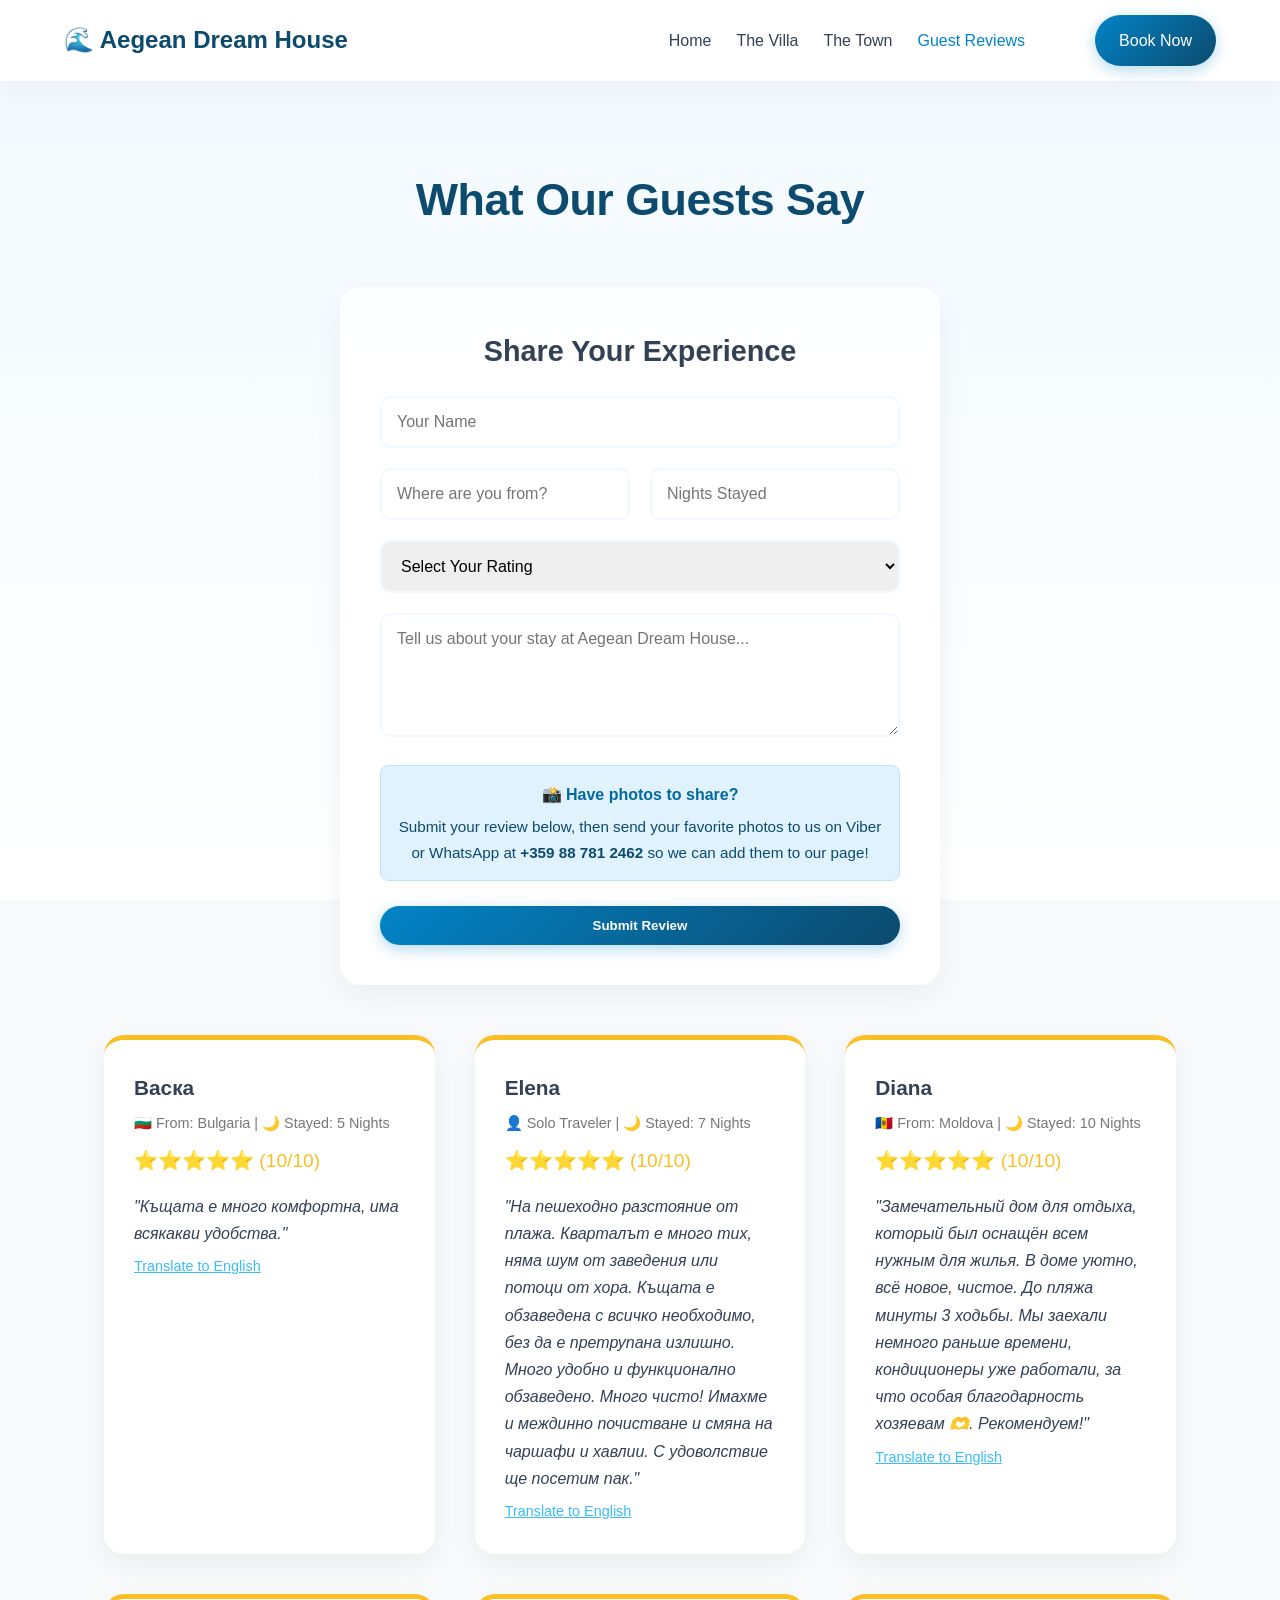
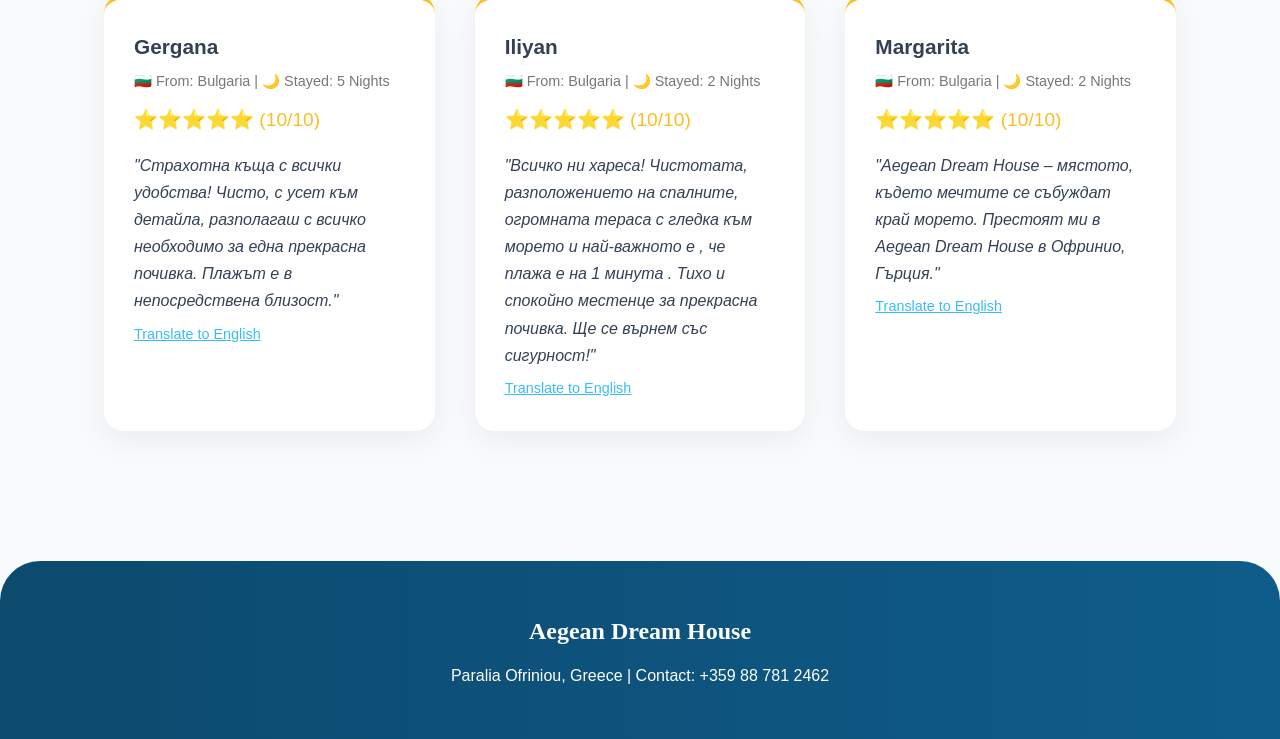
==== commit f340e0a3: "Update reviews.html" ====
--- a/reviews.html
+++ b/reviews.html
@@ -10,7 +10,7 @@
         .translate-btn:hover { color: #7dd3fc; }
     </style>
 </head>
-<body>
+<body class="static-bg">
 
     <nav>
         <a href="index.html" class="logo">🌊 Aegean Dream House</a>
--- a/style.css
+++ b/style.css
@@ -1,12 +1,12 @@
 /* =========================================
-   AEGEAN DREAM HOUSE - MASTER STYLESHEET
+   AEGEAN DREAM HOUSE - PREMIUM STYLESHEET
 ========================================= */
 
 /* --- 1. Base Variables & Setup --- */
 :root {
-    --primary-blue: #0c4a6e; /* Deep ocean blue */
-    --accent-blue: #0284c7;  /* Bright Greek blue */
-    --light-blue: #e0f2fe;   /* Very light sky blue */
+    --primary-blue: #0c4a6e; 
+    --accent-blue: #0284c7;  
+    --light-blue: #f0f9ff;   
     --text-color: #334155;
     --bg-color: #f8fafc;
 }
@@ -21,17 +21,42 @@
 body {
     background-color: var(--bg-color);
     color: var(--text-color);
-    line-height: 1.6;
-}
-
-/* --- 2. Navigation Bar --- */
+    line-height: 1.7;
+    overflow-x: hidden; 
+}
+
+/* --- 2. THE AEGEAN BACKGROUND THEMES --- */
+/* The "Live" Drifting Background for the Home Page */
+.live-bg {
+    background-image: linear-gradient(rgba(240, 249, 255, 0.75), rgba(255, 255, 255, 0.95)), url('https://images.unsplash.com/photo-1503177119275-0aa32b3a9368?ixlib=rb-4.0.3&auto=format&fit=crop&w=1920&q=80');
+    background-size: 120%;
+    background-attachment: fixed;
+    animation: oceanDrift 30s infinite alternate linear;
+}
+
+@keyframes oceanDrift {
+    0% { background-position: 0% 50%; }
+    100% { background-position: 100% 50%; }
+}
+
+/* The Static, Bright Background for the Other Pages */
+.static-bg {
+    background-image: linear-gradient(rgba(240, 249, 255, 0.85), rgba(255, 255, 255, 0.98)), url('https://images.unsplash.com/photo-1503177119275-0aa32b3a9368?ixlib=rb-4.0.3&auto=format&fit=crop&w=1920&q=80');
+    background-size: cover;
+    background-position: center;
+    background-attachment: fixed;
+}
+
+
+/* --- 3. Floating Navigation Bar --- */
 nav {
     display: flex;
     justify-content: space-between;
     align-items: center;
     padding: 15px 5%;
-    background-color: #fff;
-    box-shadow: 0 2px 10px rgba(0,0,0,0.1);
+    background-color: rgba(255, 255, 255, 0.95);
+    backdrop-filter: blur(10px); 
+    box-shadow: 0 4px 30px rgba(0,0,0,0.05);
     position: sticky;
     top: 0;
     z-index: 1000;
@@ -44,19 +69,40 @@
     text-decoration: none;
     display: flex;
     align-items: center;
+    transition: transform 0.3s ease;
+}
+
+.logo:hover {
+    transform: scale(1.02);
 }
 
 .nav-links {
     display: flex;
     align-items: center;
-    gap: 20px;
+    gap: 25px;
 }
 
 .nav-links a {
     text-decoration: none;
     color: var(--text-color);
     font-weight: 500;
+    position: relative;
     transition: color 0.3s ease;
+}
+
+.nav-links a::after {
+    content: '';
+    position: absolute;
+    width: 0;
+    height: 2px;
+    bottom: -4px;
+    left: 0;
+    background-color: var(--accent-blue);
+    transition: width 0.3s ease;
+}
+
+.nav-links a:hover::after {
+    width: 100%;
 }
 
 .nav-links a:hover {
@@ -64,102 +110,169 @@
 }
 
 .btn {
-    background-color: var(--accent-blue);
+    background: linear-gradient(135deg, var(--accent-blue), var(--primary-blue));
     color: #fff !important;
-    padding: 10px 20px;
-    border-radius: 5px;
+    padding: 12px 24px;
+    border-radius: 30px; 
     font-weight: bold;
     border: none;
     cursor: pointer;
-    transition: background 0.3s;
+    transition: transform 0.3s ease, box-shadow 0.3s ease;
     text-align: center;
     text-decoration: none;
+    box-shadow: 0 4px 15px rgba(2, 132, 199, 0.3);
 }
 
 .btn:hover {
-    background-color: var(--primary-blue);
-}
-
-/* --- 3. Mobile Menu --- */
-.menu-toggle {
-    display: none;
-    flex-direction: column;
-    cursor: pointer;
-}
-
-.menu-toggle .bar {
-    width: 25px;
-    height: 3px;
-    background-color: var(--primary-blue);
-    margin: 4px 0;
-    transition: 0.3s;
-}
-
-/* --- 4. Sections & Grid Layout --- */
+    transform: translateY(-2px);
+    box-shadow: 0 8px 25px rgba(2, 132, 199, 0.4);
+}
+
+.btn::after {
+    display: none; 
+}
+
+/* --- 4. Sections & Floating Cards --- */
 .section {
-    padding: 60px 5%;
+    padding: 80px 5%;
     max-width: 1200px;
     margin: 0 auto;
 }
 
 .section-title {
     text-align: center;
-    font-size: 2.5rem;
+    font-size: 2.8rem;
     color: var(--primary-blue);
-    margin-bottom: 40px;
+    margin-bottom: 50px;
+    font-weight: 800;
+    letter-spacing: -0.5px;
 }
 
 .grid {
     display: grid;
     grid-template-columns: repeat(auto-fit, minmax(300px, 1fr));
-    gap: 30px;
+    gap: 40px;
     margin-top: 30px;
 }
 
 .card {
-    background: #fff;
-    padding: 25px;
+    background: rgba(255, 255, 255, 0.95); /* Slightly translucent to show background */
+    padding: 30px;
+    border-radius: 20px; 
+    box-shadow: 0 10px 30px rgba(0,0,0,0.06); 
+    border-top: 5px solid var(--accent-blue);
+    transition: transform 0.5s cubic-bezier(0.165, 0.84, 0.44, 1), box-shadow 0.5s ease;
+}
+
+.card:hover {
+    transform: translateY(-8px);
+    box-shadow: 0 20px 40px rgba(0,0,0,0.12);
+}
+
+/* --- 5. Image Galleries --- */
+.gallery-grid {
+    display: grid;
+    grid-template-columns: repeat(auto-fit, minmax(300px, 1fr));
+    gap: 20px;
+    margin-top: 30px;
+}
+
+.gallery-img {
+    width: 100%;
+    height: 280px; 
+    object-fit: cover; 
+    border-radius: 15px; 
+    box-shadow: 0 5px 15px rgba(0,0,0,0.08);
+    transition: transform 0.5s cubic-bezier(0.165, 0.84, 0.44, 1), box-shadow 0.5s ease;
+}
+
+.gallery-img.interactive:hover {
+    transform: scale(1.03);
+    cursor: zoom-in;
+    box-shadow: 0 15px 30px rgba(0,0,0,0.15);
+}
+
+/* --- 6. Lightbox --- */
+.lightbox {
+    display: none; 
+    position: fixed;
+    z-index: 9999;
+    top: 0;
+    left: 0;
+    width: 100%;
+    height: 100%;
+    background: rgba(12, 74, 110, 0.95); 
+    backdrop-filter: blur(5px);
+    align-items: center;
+    justify-content: center;
+    opacity: 0;
+    transition: opacity 0.4s ease;
+}
+
+.lightbox.active {
+    display: flex;
+    opacity: 1;
+}
+
+.lightbox img {
+    max-width: 90%;
+    max-height: 90vh;
     border-radius: 10px;
-    box-shadow: 0 4px 15px rgba(0,0,0,0.05);
-    border-top: 5px solid var(--accent-blue);
-    transition: transform 0.3s ease;
-}
-
-.card:hover {
-    transform: translateY(-5px);
-}
-
-/* --- 5. Forms (Reviews Page) --- */
+    box-shadow: 0 20px 50px rgba(0,0,0,0.5);
+    transform: scale(0.95);
+    transition: transform 0.4s cubic-bezier(0.165, 0.84, 0.44, 1);
+}
+
+.lightbox.active img {
+    transform: scale(1);
+}
+
+.close-lightbox {
+    position: absolute;
+    top: 30px;
+    right: 40px;
+    color: white;
+    font-size: 40px;
+    cursor: pointer;
+    transition: transform 0.3s;
+}
+
+.close-lightbox:hover {
+    transform: scale(1.1) rotate(90deg);
+}
+
+/* --- 7. Forms --- */
 .review-form {
-    background: #fff;
-    padding: 30px;
-    border-radius: 10px;
-    box-shadow: 0 4px 15px rgba(0,0,0,0.05);
+    background: rgba(255, 255, 255, 0.95);
+    padding: 40px;
+    border-radius: 20px;
+    box-shadow: 0 10px 30px rgba(0,0,0,0.06);
     max-width: 600px;
     margin: 0 auto 50px auto;
 }
 
 input, select, textarea {
     width: 100%;
-    padding: 12px;
-    margin-bottom: 15px;
-    border: 1px solid #cbd5e1;
-    border-radius: 5px;
+    padding: 15px;
+    margin-bottom: 20px;
+    border: 2px solid var(--light-blue);
+    border-radius: 10px;
     font-family: inherit;
     font-size: 1rem;
+    transition: border-color 0.3s, box-shadow 0.3s;
 }
 
 input:focus, select:focus, textarea:focus {
     outline: none;
     border-color: var(--accent-blue);
-    box-shadow: 0 0 0 2px rgba(2, 132, 199, 0.2);
-}
-
-/* --- 6. Scroll Animations --- */
+    box-shadow: 0 0 0 4px rgba(2, 132, 199, 0.1);
+}
+
+/* --- 8. Smooth Scroll Animations --- */
 .fade-up {
     opacity: 0;
-    transform: translateY(30px);
-    transition: opacity 0.8s ease, transform 0.8s ease;
+    transform: translateY(40px);
+    transition: opacity 1s cubic-bezier(0.25, 1, 0.5, 1), transform 1s cubic-bezier(0.25, 1, 0.5, 1);
 }
 
 .fade-up.visible {
@@ -167,74 +280,28 @@
     transform: translateY(0);
 }
 
-/* --- 7. Footer --- */
+/* --- 9. Footer --- */
 footer {
-    background-color: var(--primary-blue);
+    background: linear-gradient(to right, var(--primary-blue), #0f5c8a);
     color: #fff;
     text-align: center;
-    padding: 40px 5%;
+    padding: 50px 5%;
     margin-top: 50px;
-}
-
-/* --- 8. Responsive Design (Phones & Tablets) --- */
+    border-top-left-radius: 40px;
+    border-top-right-radius: 40px;
+}
+
+/* --- 10. Mobile Menu & Translate Menu --- */
+.menu-toggle { display: none; flex-direction: column; cursor: pointer; }
+.menu-toggle .bar { width: 25px; height: 3px; background-color: var(--primary-blue); margin: 4px 0; transition: 0.3s; border-radius: 3px; }
 @media (max-width: 768px) {
-    .menu-toggle {
-        display: flex;
-    }
-    
-    .nav-links {
-        display: none;
-        flex-direction: column;
-        width: 100%;
-        position: absolute;
-        top: 70px;
-        left: 0;
-        background-color: #fff;
-        padding: 20px 0;
-        box-shadow: 0 5px 10px rgba(0,0,0,0.1);
-    }
-    
-    .nav-links.active {
-        display: flex;
-    }
-
-    /* Puts the translate menu in the middle on mobile */
-    #google_translate_element {
-        margin: 15px 0 !important;
-    }
-}
-
-/* --- 9. Google Translate Customization --- */
-
-/* Hides the ugly Google top banner */
-.skiptranslate iframe { 
-    display: none !important; 
-}
-
-/* Prevents the website from shifting down */
-body { 
-    top: 0px !important; 
-}
-
-/* Makes the dropdown button look professional */
-.goog-te-gadget-simple {
-    background-color: transparent !important;
-    border: 1px solid var(--accent-blue) !important;
-    border-radius: 5px !important;
-    padding: 8px 12px !important;
-    font-family: inherit !important;
-    display: flex !important;
-    align-items: center !important;
-}
-
-/* Styles the text inside the dropdown */
-.goog-te-menu-value span {
-    color: var(--primary-blue) !important;
-    font-weight: bold !important;
-    text-decoration: none !important;
-}
-
-/* Hides the Google icon from the button for a cleaner look */
-.goog-te-gadget-icon {
-    display: none !important;
-}
+    .menu-toggle { display: flex; }
+    .nav-links { display: none; flex-direction: column; width: 100%; position: absolute; top: 70px; left: 0; background-color: rgba(255,255,255,0.98); padding: 20px 0; box-shadow: 0 10px 20px rgba(0,0,0,0.1); }
+    .nav-links.active { display: flex; }
+    #google_translate_element { margin: 15px 0 !important; }
+}
+.skiptranslate iframe { display: none !important; }
+body { top: 0px !important; }
+.goog-te-gadget-simple { background-color: var(--light-blue) !important; border: none !important; border-radius: 20px !important; padding: 8px 15px !important; font-family: inherit !important; display: flex !important; align-items: center !important; }
+.goog-te-menu-value span { color: var(--primary-blue) !important; font-weight: bold !important; text-decoration: none !important; }
+.goog-te-gadget-icon { display: none !important; }
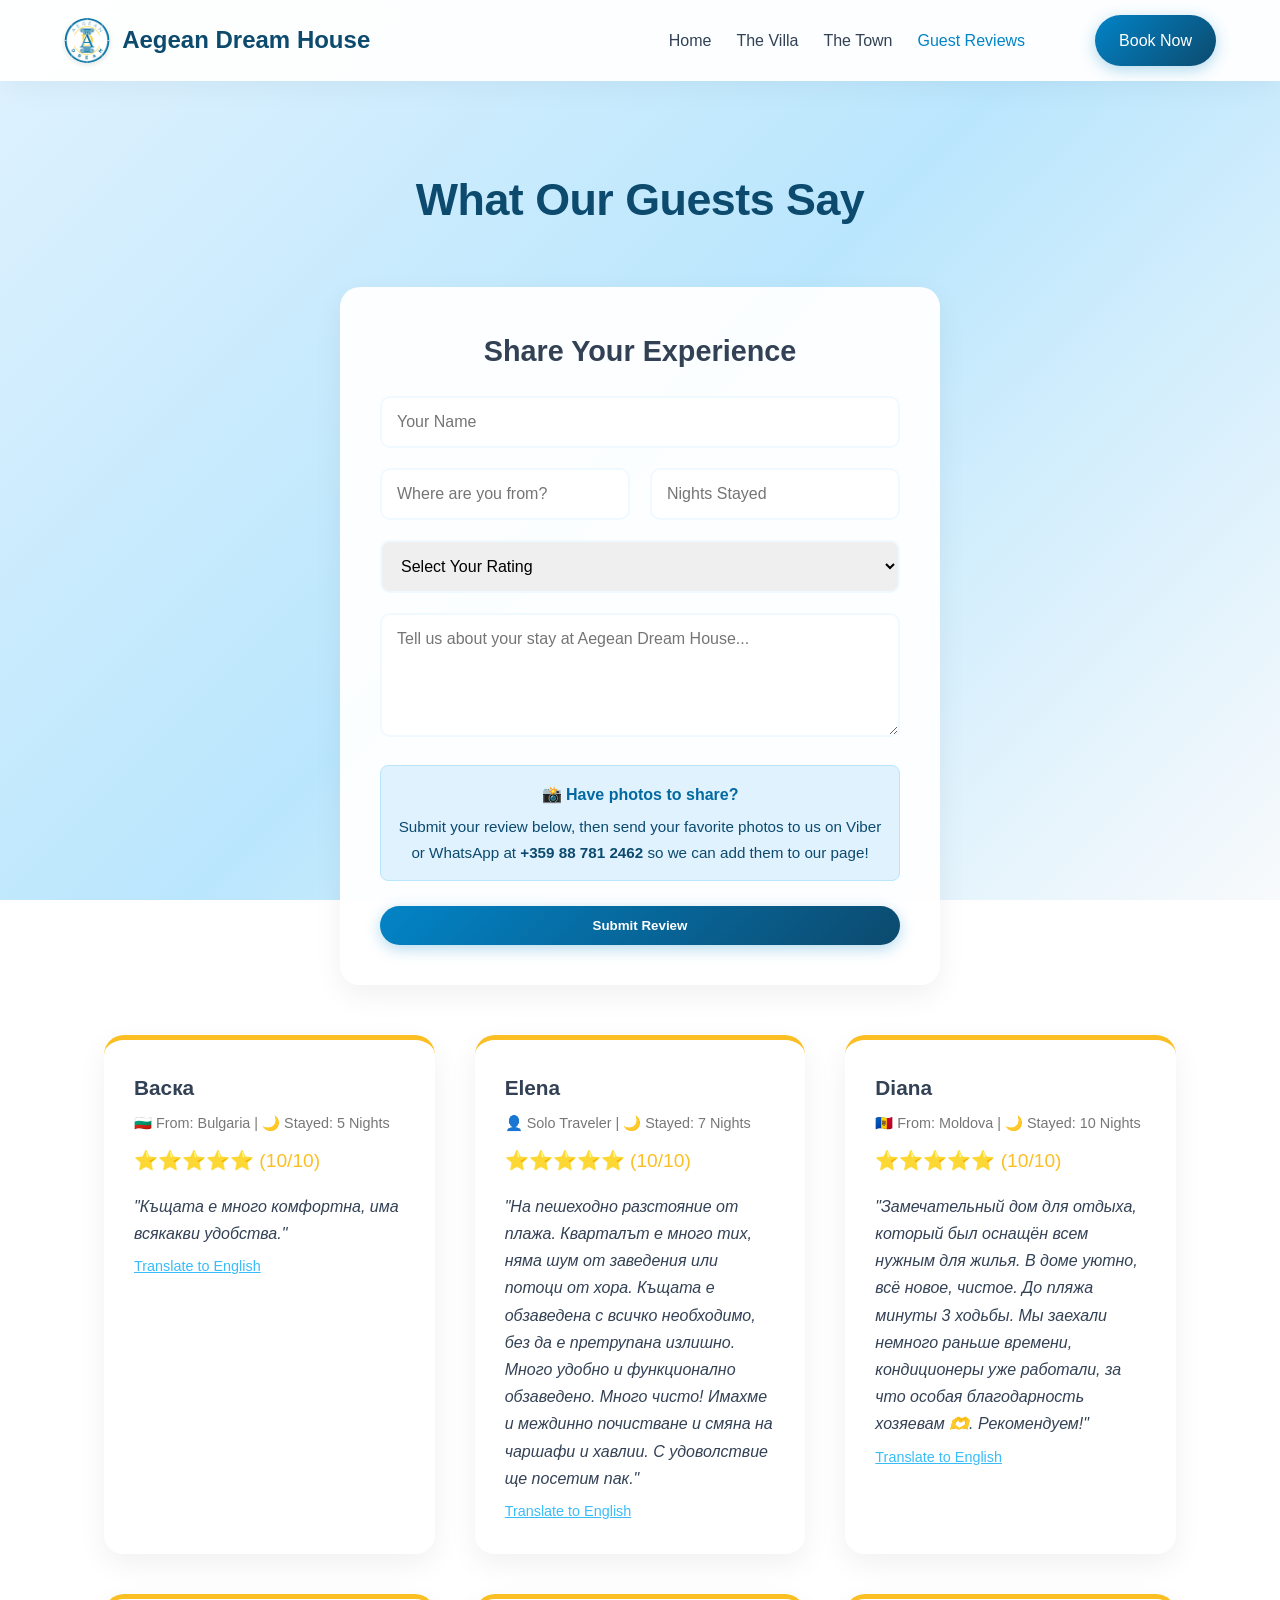
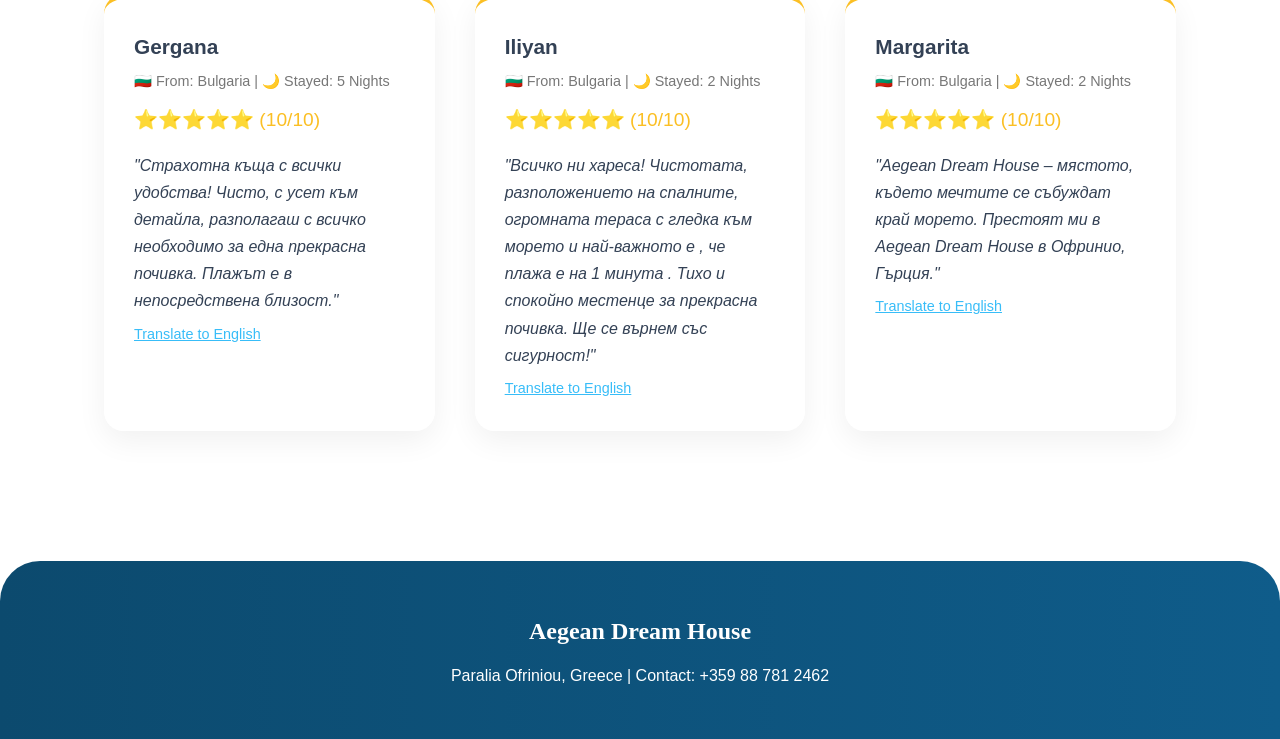
==== commit f0eebc22: "Update reviews.html" ====
--- a/reviews.html
+++ b/reviews.html
@@ -13,7 +13,10 @@
 <body class="static-bg">
 
     <nav>
-        <a href="index.html" class="logo">🌊 Aegean Dream House</a>
+        <a href="index.html" class="logo">
+            <img src="images/logo.jpg" alt="Aegean Dream Logo" class="nav-logo">
+            Aegean Dream House
+        </a>
         <div class="menu-toggle" id="mobile-menu">
             <span class="bar"></span><span class="bar"></span><span class="bar"></span>
         </div>
--- a/style.css
+++ b/style.css
@@ -26,27 +26,41 @@
 }
 
 /* --- 2. THE AEGEAN BACKGROUND THEMES --- */
-/* The "Live" Drifting Background for the Home Page */
-.live-bg {
-    background-image: linear-gradient(rgba(240, 249, 255, 0.75), rgba(255, 255, 255, 0.95)), url('https://images.unsplash.com/photo-1503177119275-0aa32b3a9368?ixlib=rb-4.0.3&auto=format&fit=crop&w=1920&q=80');
-    background-size: 120%;
+
+/* The Live Video Background (For Home Page) */
+.video-background {
+    position: fixed;
+    top: 0;
+    left: 0;
+    width: 100%;
+    height: 100%;
+    z-index: -1;
+    overflow: hidden;
+    background-color: var(--light-blue); /* Fallback color */
+}
+
+.video-background video {
+    width: 100%;
+    height: 100%;
+    object-fit: cover; /* Ensures the video fills the screen perfectly */
+}
+
+.video-overlay {
+    position: absolute;
+    top: 0;
+    left: 0;
+    width: 100%;
+    height: 100%;
+    /* A soft gradient overlay so text remains easy to read */
+    background: linear-gradient(rgba(240, 249, 255, 0.6), rgba(248, 250, 252, 1)); 
+}
+
+/* The Static Background (For all other pages) */
+/* A premium, unbreakable CSS color gradient inspired by the Aegean Sea */
+.static-bg {
+    background: linear-gradient(135deg, #e0f2fe 0%, #bae6fd 50%, #f8fafc 100%);
     background-attachment: fixed;
-    animation: oceanDrift 30s infinite alternate linear;
-}
-
-@keyframes oceanDrift {
-    0% { background-position: 0% 50%; }
-    100% { background-position: 100% 50%; }
-}
-
-/* The Static, Bright Background for the Other Pages */
-.static-bg {
-    background-image: linear-gradient(rgba(240, 249, 255, 0.85), rgba(255, 255, 255, 0.98)), url('https://images.unsplash.com/photo-1503177119275-0aa32b3a9368?ixlib=rb-4.0.3&auto=format&fit=crop&w=1920&q=80');
-    background-size: cover;
-    background-position: center;
-    background-attachment: fixed;
-}
-
+}
 
 /* --- 3. Floating Navigation Bar --- */
 nav {
@@ -305,3 +319,12 @@
 .goog-te-gadget-simple { background-color: var(--light-blue) !important; border: none !important; border-radius: 20px !important; padding: 8px 15px !important; font-family: inherit !important; display: flex !important; align-items: center !important; }
 .goog-te-menu-value span { color: var(--primary-blue) !important; font-weight: bold !important; text-decoration: none !important; }
 .goog-te-gadget-icon { display: none !important; }
+
+/* --- Custom Logo Sizing --- */
+.nav-logo {
+    height: 45px; /* Keeps the logo the perfect size for the menu */
+    width: auto;
+    margin-right: 12px;
+    border-radius: 50%; /* Keeps the circular shape perfectly round */
+    box-shadow: 0 2px 5px rgba(0,0,0,0.1); /* Adds a tiny shadow to make it pop */
+}
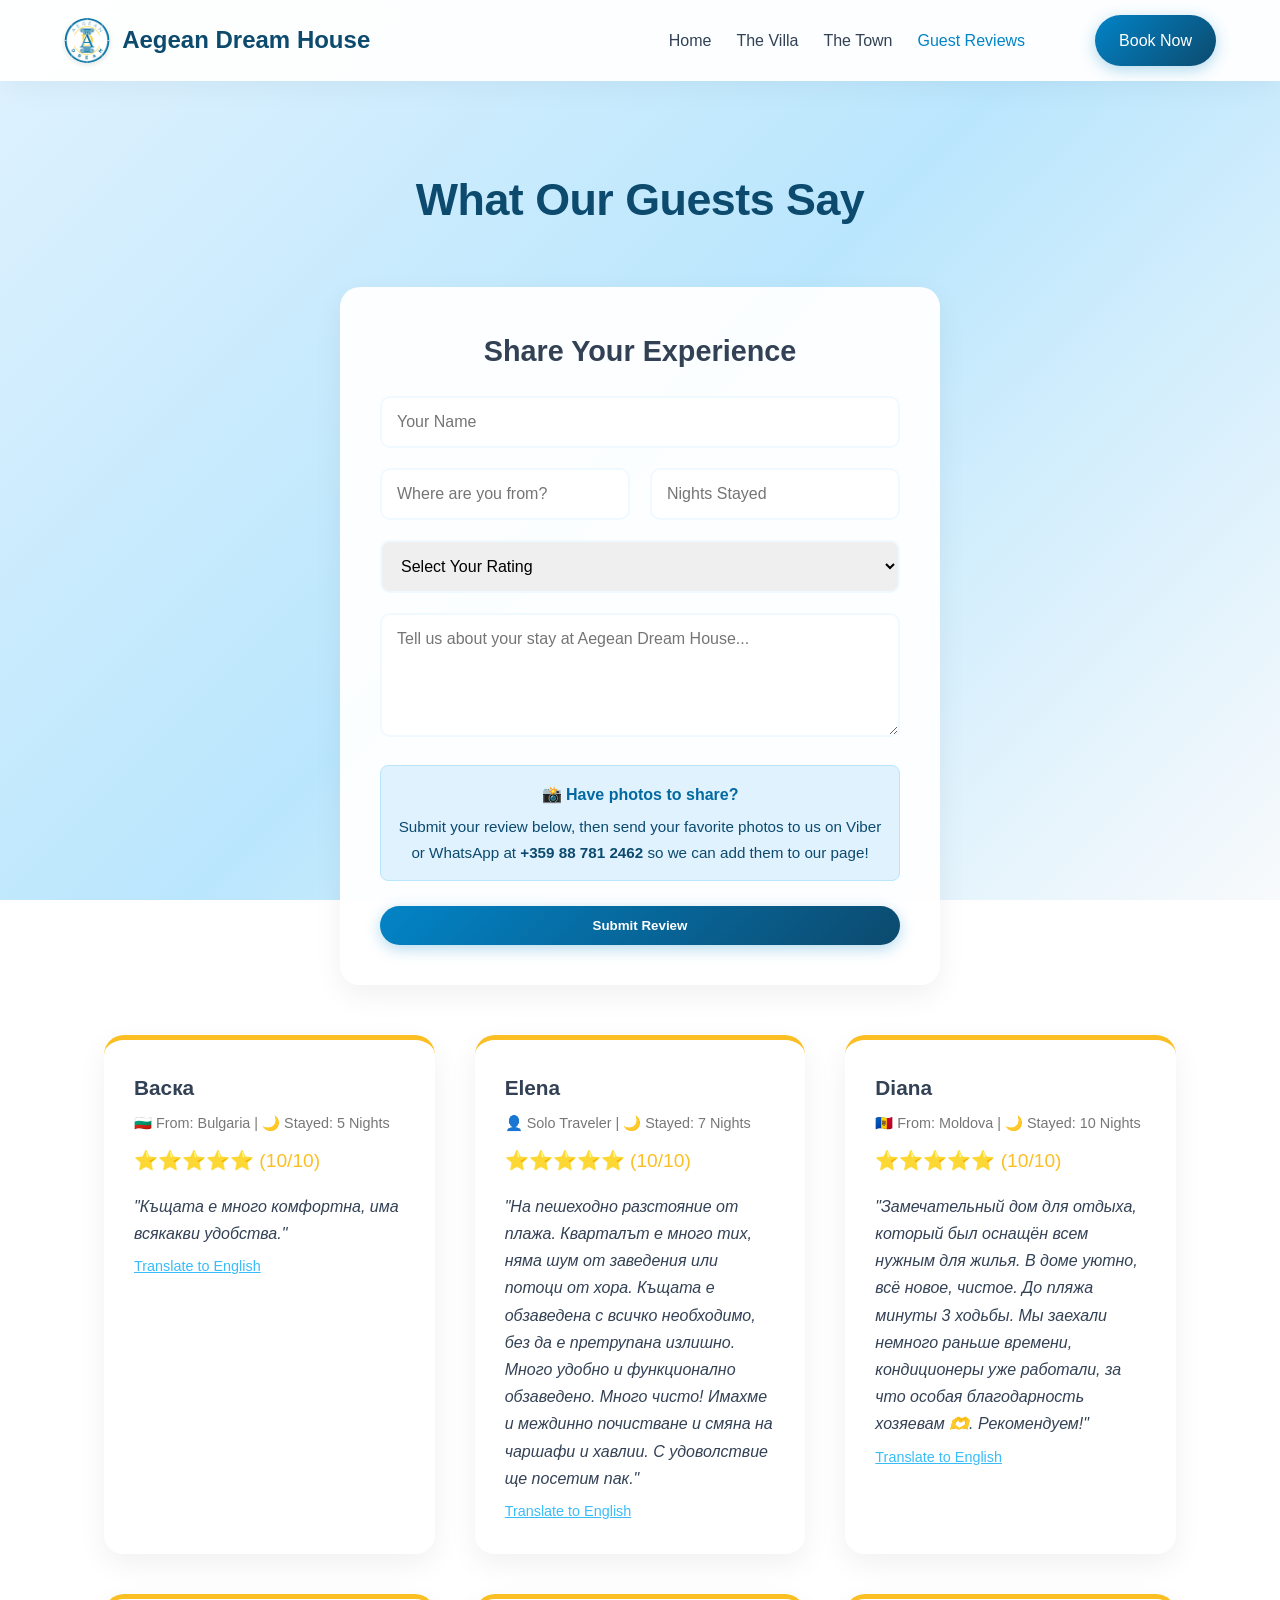
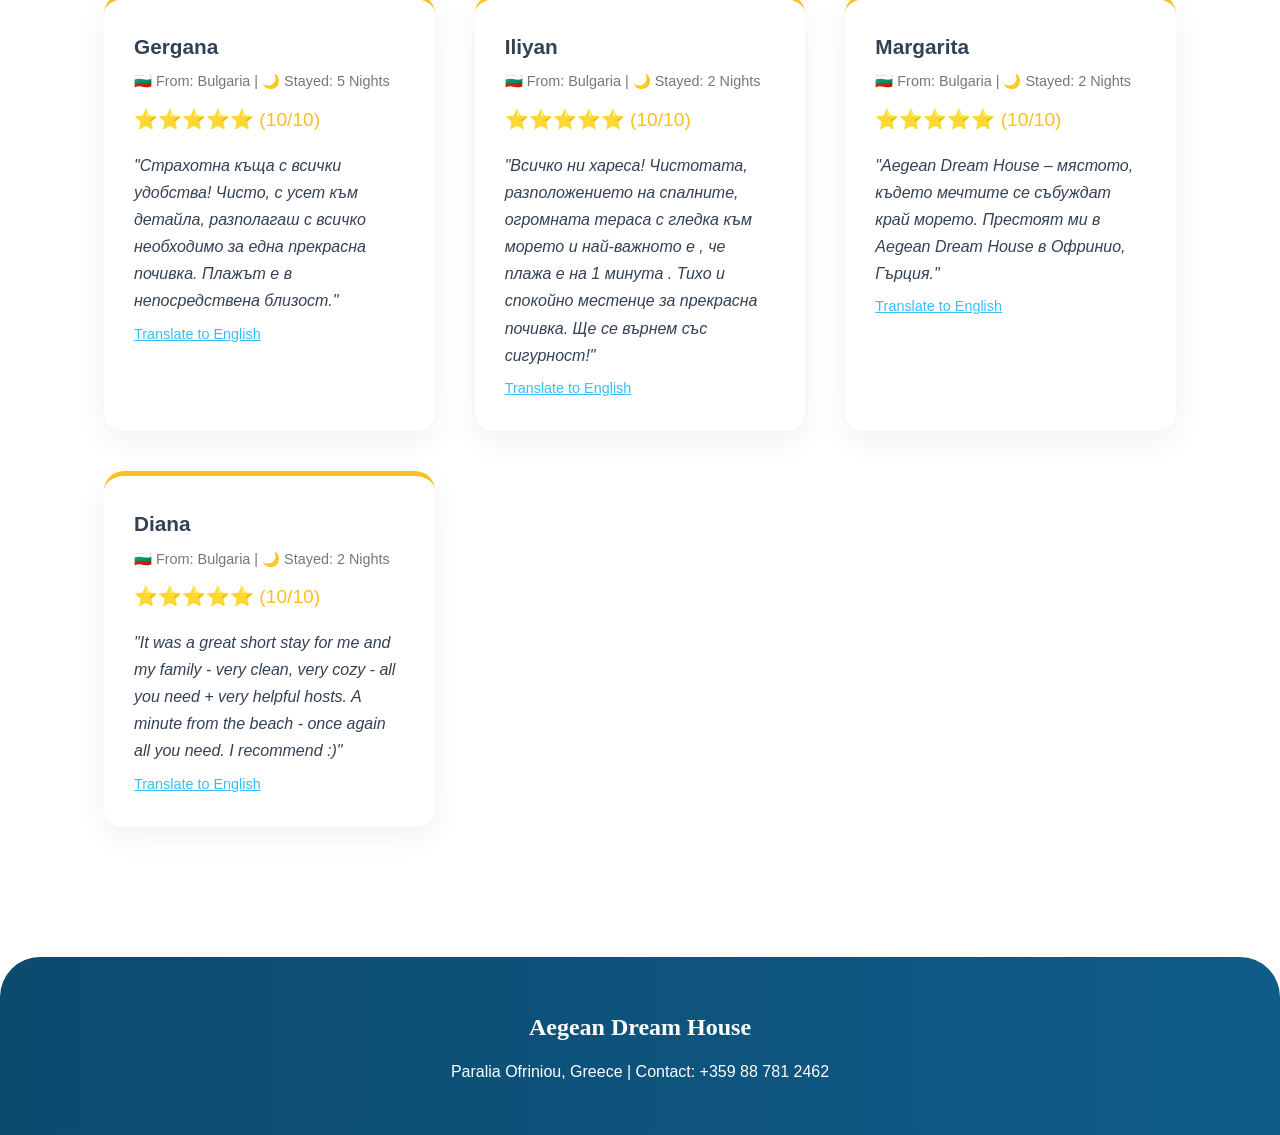
==== commit 3c302a7b: "Update reviews.html" ====
--- a/reviews.html
+++ b/reviews.html
@@ -5,6 +5,7 @@
     <meta name="viewport" content="width=device-width, initial-scale=1.0">
     <title>Guest Reviews | Aegean Dream House</title>
     <link rel="stylesheet" href="style.css">
+    <link rel="icon" href="images/logo.jpg">
     <style>
         .translate-btn { background: none; border: none; color: #38bdf8; cursor: pointer; font-size: 0.9rem; text-decoration: underline; padding: 0; margin-top: 5px; font-family: inherit; }
         .translate-btn:hover { color: #7dd3fc; }
@@ -100,6 +101,13 @@
                 <div style="color: #fbbf24; margin-bottom: 15px; font-size: 1.2rem;">⭐⭐⭐⭐⭐ (10/10)</div>
                 <p class="review-text" data-original="Aegean Dream House – мястото, където мечтите се събуждат край морето. Престоят ми в Aegean Dream House в Офринио, Гърция." data-translated="Aegean Dream House - the place where dreams wake up by the sea. My stay at Aegean Dream House in Ofrinio, Greece." style="font-style: italic; margin-bottom: 5px;">"Aegean Dream House – мястото, където мечтите се събуждат край морето. Престоят ми в Aegean Dream House в Офринио, Гърция."</p>
                 <button class="translate-btn" onclick="toggleTranslation(this)">Translate to English</button>
+            </div>
+            <div class="card fade-up" style="border-top-color: #fbbf24;">
+                <h4 style="margin-bottom: 5px; font-size: 1.3rem;">Diana</h4>
+                <p style="font-size: 0.9rem; color: #777; margin-bottom: 10px;">🇧🇬 From: Bulgaria | 🌙 Stayed: 2 Nights</p>
+                <div style="color: #fbbf24; margin-bottom: 15px; font-size: 1.2rem;">⭐⭐⭐⭐⭐ (10/10)</div>
+                <p class="review-text" data-original="It was a great short stay for me and my family - very clean, very cozy - all you need + very helpful hosts. A minute from the beach - once again all you need. I recommend :)" data-translated="It was a great short stay for me and my family - very clean, very cozy - all you need + very helpful hosts. A minute from the beach - once again all you need. I recommend :)" style="font-style: italic; margin-bottom: 5px;">"It was a great short stay for me and my family - very clean, very cozy - all you need + very helpful hosts. A minute from the beach - once again all you need. I recommend :)"</p>
+                <button class="translate-btn" onclick="toggleTranslation(this)">Translate to English</button>
             </div>
         </div>
     </section>
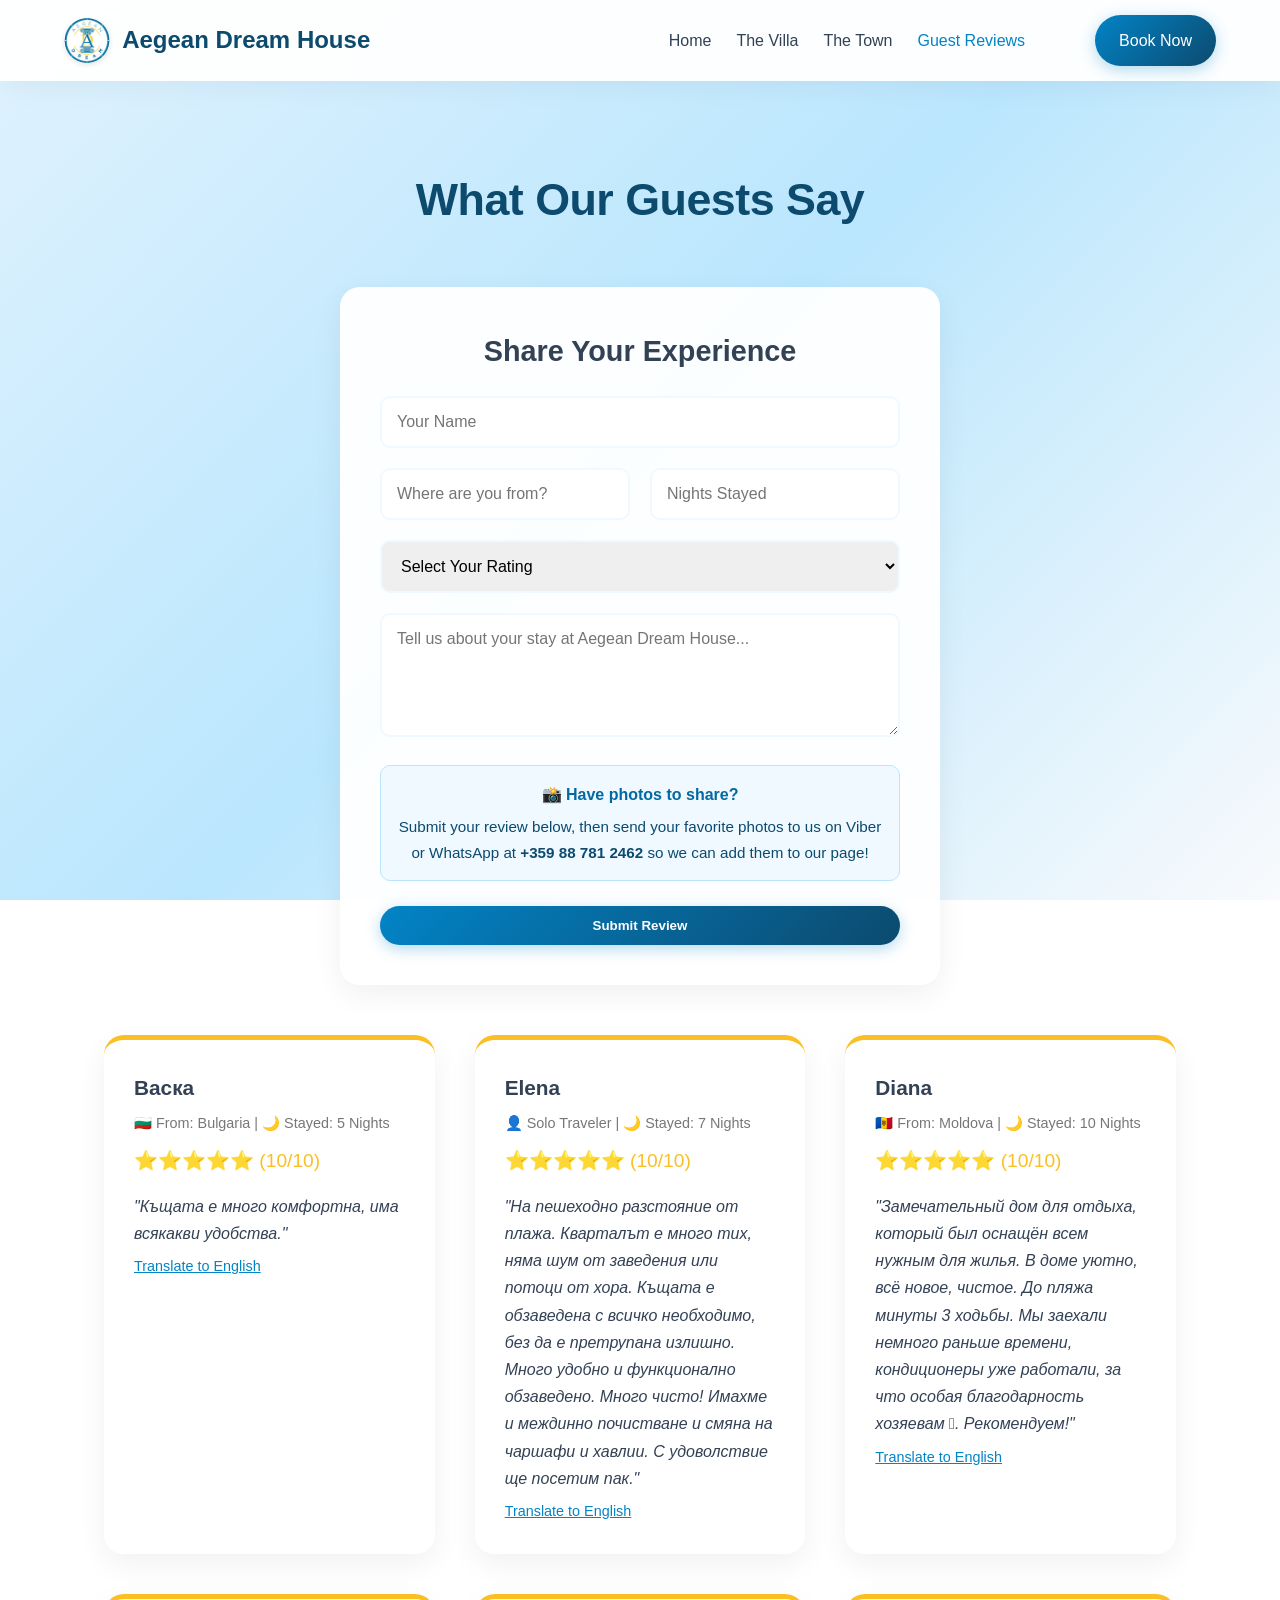
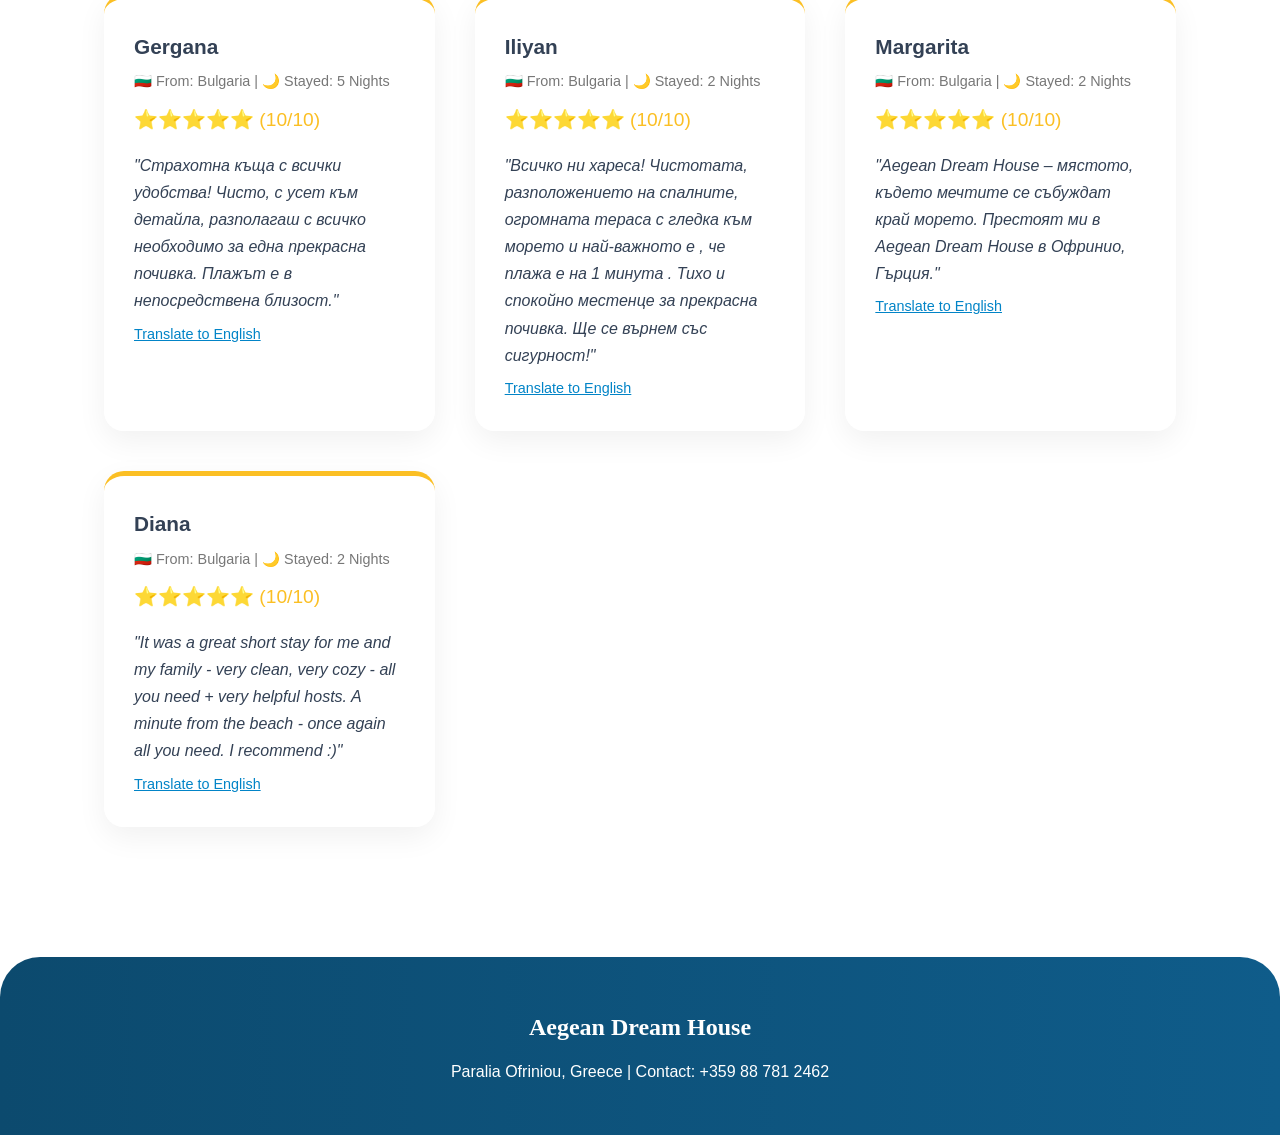
==== commit 471071cc: "﻿Refactor site: extract shared JS, move inline styles to CSS, add SEO Move all inline styles to prop" ====
--- a/reviews.html
+++ b/reviews.html
@@ -1,159 +1,129 @@
-<!DOCTYPE html>
-<html lang="en">
-<head>
-    <meta charset="UTF-8">
-    <meta name="viewport" content="width=device-width, initial-scale=1.0">
-    <title>Guest Reviews | Aegean Dream House</title>
-    <link rel="stylesheet" href="style.css">
-    <link rel="icon" href="images/logo.jpg">
-    <style>
-        .translate-btn { background: none; border: none; color: #38bdf8; cursor: pointer; font-size: 0.9rem; text-decoration: underline; padding: 0; margin-top: 5px; font-family: inherit; }
-        .translate-btn:hover { color: #7dd3fc; }
-    </style>
-</head>
-<body class="static-bg">
-
-    <nav>
-        <a href="index.html" class="logo">
-            <img src="images/logo.jpg" alt="Aegean Dream Logo" class="nav-logo">
-            Aegean Dream House
-        </a>
-        <div class="menu-toggle" id="mobile-menu">
-            <span class="bar"></span><span class="bar"></span><span class="bar"></span>
-        </div>
-        <div class="nav-links" id="nav-links">
-            <a href="index.html">Home</a>
-            <a href="villa.html">The Villa</a>
-            <a href="town.html">The Town</a>
-            <a href="reviews.html" style="color: var(--accent-blue);">Guest Reviews</a>
-            <div id="google_translate_element" style="display: flex; align-items: center; margin: 0 10px;"></div>
-            <a href="https://www.booking.com/Share-u95qrv" target="_blank" class="btn">Book Now</a>
-        </div>
-    </nav>
-
-    <section class="section">
-        <h2 class="section-title fade-up">What Our Guests Say</h2>
-        
-        <div class="review-form fade-up">
-            <h3 style="margin-bottom: 20px; text-align: center; font-size: 1.8rem;">Share Your Experience</h3>
-            
-            <form id="reviewForm" action="https://formspree.io/f/maqaalnj" method="POST">
-                <input type="text" name="Guest Name" placeholder="Your Name" required>
-                <div style="display: flex; gap: 20px; margin-bottom: 20px;">
-                    <input type="text" name="Country" placeholder="Where are you from?" style="margin-bottom: 0;" required>
-                    <input type="number" name="Nights Stayed" placeholder="Nights Stayed" min="1" style="margin-bottom: 0;" required>
-                </div>
-                <select name="Rating" required>
-                    <option value="" disabled selected>Select Your Rating</option>
-                    <option value="5 Stars">⭐⭐⭐⭐⭐ - Excellent (10/10)</option>
-                    <option value="4 Stars">⭐⭐⭐⭐ - Very Good</option>
-                    <option value="3 Stars">⭐⭐⭐ - Good</option>
-                </select>
-                <textarea name="Review Text" rows="5" placeholder="Tell us about your stay at Aegean Dream House..." required></textarea>
-                
-                <div style="margin-bottom: 25px; text-align: center; background: #e0f2fe; padding: 15px; border-radius: 8px; border: 1px solid #bae6fd;">
-                    <p style="margin: 0; color: #0369a1; font-weight: bold;">📸 Have photos to share?</p>
-                    <p style="margin: 5px 0 0 0; font-size: 0.95rem; color: #0c4a6e;">Submit your review below, then send your favorite photos to us on Viber or WhatsApp at <strong>+359 88 781 2462</strong> so we can add them to our page!</p>
-                </div>
-                <button type="submit" class="btn" style="width: 100%;">Submit Review</button>
-            </form>
-        </div>
-
-        <div class="grid" id="reviewList">
-            <div class="card fade-up" style="border-top-color: #fbbf24;">
-                <h4 style="margin-bottom: 5px; font-size: 1.3rem;">Васка</h4>
-                <p style="font-size: 0.9rem; color: #777; margin-bottom: 10px;">🇧🇬 From: Bulgaria | 🌙 Stayed: 5 Nights</p>
-                <div style="color: #fbbf24; margin-bottom: 15px; font-size: 1.2rem;">⭐⭐⭐⭐⭐ (10/10)</div>
-                <p class="review-text" data-original="Къщата е много комфортна, има всякакви удобства." data-translated="The house is very comfortable, it has all kinds of amenities." style="font-style: italic; margin-bottom: 5px;">"Къщата е много комфортна, има всякакви удобства."</p>
-                <button class="translate-btn" onclick="toggleTranslation(this)">Translate to English</button>
-            </div>
-            <div class="card fade-up" style="border-top-color: #fbbf24;">
-                <h4 style="margin-bottom: 5px; font-size: 1.3rem;">Elena</h4>
-                <p style="font-size: 0.9rem; color: #777; margin-bottom: 10px;">👤 Solo Traveler | 🌙 Stayed: 7 Nights</p>
-                <div style="color: #fbbf24; margin-bottom: 15px; font-size: 1.2rem;">⭐⭐⭐⭐⭐ (10/10)</div>
-                <p class="review-text" data-original="На пешеходно разстояние от плажа. Кварталът е много тих, няма шум от заведения или потоци от хора. Къщата е обзаведена с всичко необходимо, без да е претрупана излишно. Много удобно и функционално обзаведено. Много чисто! Имахме и междинно почистване и смяна на чаршафи и хавлии. С удоволствие ще посетим пак." data-translated="Within walking distance of the beach. The neighborhood is very quiet, no noise from restaurants or streams of people. The house is furnished with everything you need, without being overly cluttered. Very comfortable and functionally furnished. Very clean! We also had intermediate cleaning and a change of sheets and towels. We will gladly visit again." style="font-style: italic; margin-bottom: 5px;">"На пешеходно разстояние от плажа. Кварталът е много тих, няма шум от заведения или потоци от хора. Къщата е обзаведена с всичко необходимо, без да е претрупана излишно. Много удобно и функционално обзаведено. Много чисто! Имахме и междинно почистване и смяна на чаршафи и хавлии. С удоволствие ще посетим пак."</p>
-                <button class="translate-btn" onclick="toggleTranslation(this)">Translate to English</button>
-            </div>
-            <div class="card fade-up" style="border-top-color: #fbbf24;">
-                <h4 style="margin-bottom: 5px; font-size: 1.3rem;">Diana</h4>
-                <p style="font-size: 0.9rem; color: #777; margin-bottom: 10px;">🇲🇩 From: Moldova | 🌙 Stayed: 10 Nights</p>
-                <div style="color: #fbbf24; margin-bottom: 15px; font-size: 1.2rem;">⭐⭐⭐⭐⭐ (10/10)</div>
-                <p class="review-text" data-original="Замечательный дом для отдыха, который был оснащён всем нужным для жилья. В доме уютно, всё новое, чистое. До пляжа минуты 3 ходьбы. Мы заехали немного раньше времени, кондиционеры уже работали, за что особая благодарность хозяевам 🫶. Рекомендуем!" data-translated="A wonderful vacation home, which was equipped with everything necessary for living. The house is cozy, everything is new and clean. The beach is a 3-minute walk away. We checked in a little ahead of time, the air conditioners were already working, for which special thanks to the hosts 🫶. We recommend it!" style="font-style: italic; margin-bottom: 5px;">"Замечательный дом для отдыха, который был оснащён всем нужным для жилья. В доме уютно, всё новое, чистое. До пляжа минуты 3 ходьбы. Мы заехали немного раньше времени, кондиционеры уже работали, за что особая благодарность хозяевам 🫶. Рекомендуем!"</p>
-                <button class="translate-btn" onclick="toggleTranslation(this)">Translate to English</button>
-            </div>
-            <div class="card fade-up" style="border-top-color: #fbbf24;">
-                <h4 style="margin-bottom: 5px; font-size: 1.3rem;">Gergana</h4>
-                <p style="font-size: 0.9rem; color: #777; margin-bottom: 10px;">🇧🇬 From: Bulgaria | 🌙 Stayed: 5 Nights</p>
-                <div style="color: #fbbf24; margin-bottom: 15px; font-size: 1.2rem;">⭐⭐⭐⭐⭐ (10/10)</div>
-                <p class="review-text" data-original="Страхотна къща с всички удобства! Чисто, с усет към детайла, разполагаш с всичко необходимо за една прекрасна почивка. Плажът е в непосредствена близост." data-translated="Great house with all amenities! Clean, with an eye for detail, you have everything you need for a wonderful vacation. The beach is in close proximity." style="font-style: italic; margin-bottom: 5px;">"Страхотна къща с всички удобства! Чисто, с усет към детайла, разполагаш с всичко необходимо за една прекрасна почивка. Плажът е в непосредствена близост."</p>
-                <button class="translate-btn" onclick="toggleTranslation(this)">Translate to English</button>
-            </div>
-            <div class="card fade-up" style="border-top-color: #fbbf24;">
-                <h4 style="margin-bottom: 5px; font-size: 1.3rem;">Iliyan</h4>
-                <p style="font-size: 0.9rem; color: #777; margin-bottom: 10px;">🇧🇬 From: Bulgaria | 🌙 Stayed: 2 Nights</p>
-                <div style="color: #fbbf24; margin-bottom: 15px; font-size: 1.2rem;">⭐⭐⭐⭐⭐ (10/10)</div>
-                <p class="review-text" data-original="Всичко ни хареса! Чистотата, разположението на спалните, огромната тераса с гледка към морето и най-важното е , че плажа е на 1 минута . Тихо и спокойно местенце за прекрасна почивка. Ще се върнем със сигурност!" data-translated="We liked everything! The cleanliness, the layout of the bedrooms, the huge terrace with a sea view and most importantly, the beach is 1 minute away. A quiet and peaceful place for a wonderful vacation. We will return for sure!" style="font-style: italic; margin-bottom: 5px;">"Всичко ни хареса! Чистотата, разположението на спалните, огромната тераса с гледка към морето и най-важното е , че плажа е на 1 минута . Тихо и спокойно местенце за прекрасна почивка. Ще се върнем със сигурност!"</p>
-                <button class="translate-btn" onclick="toggleTranslation(this)">Translate to English</button>
-            </div>
-            <div class="card fade-up" style="border-top-color: #fbbf24;">
-                <h4 style="margin-bottom: 5px; font-size: 1.3rem;">Margarita</h4>
-                <p style="font-size: 0.9rem; color: #777; margin-bottom: 10px;">🇧🇬 From: Bulgaria | 🌙 Stayed: 2 Nights</p>
-                <div style="color: #fbbf24; margin-bottom: 15px; font-size: 1.2rem;">⭐⭐⭐⭐⭐ (10/10)</div>
-                <p class="review-text" data-original="Aegean Dream House – мястото, където мечтите се събуждат край морето. Престоят ми в Aegean Dream House в Офринио, Гърция." data-translated="Aegean Dream House - the place where dreams wake up by the sea. My stay at Aegean Dream House in Ofrinio, Greece." style="font-style: italic; margin-bottom: 5px;">"Aegean Dream House – мястото, където мечтите се събуждат край морето. Престоят ми в Aegean Dream House в Офринио, Гърция."</p>
-                <button class="translate-btn" onclick="toggleTranslation(this)">Translate to English</button>
+<!DOCTYPE html>
+<html lang="en">
+<head>
+    <meta charset="UTF-8">
+    <meta name="viewport" content="width=device-width, initial-scale=1.0">
+    <title>Guest Reviews | Aegean Dream House</title>
+    <meta name="description" content="Read guest reviews of Aegean Dream House in Paralia Ofriniou, Greece. See what visitors say about our beachfront villa and share your own experience.">
+    <meta property="og:title" content="Guest Reviews | Aegean Dream House">
+    <meta property="og:description" content="See what guests say about their stay at Aegean Dream House - a beachfront villa in Paralia Ofriniou, Greece.">
+    <meta property="og:image" content="https://aegeandream.net/images/logo.jpg">
+    <meta property="og:url" content="https://aegeandream.net/reviews.html">
+    <meta property="og:type" content="website">
+    <link rel="canonical" href="https://aegeandream.net/reviews.html">
+    <link rel="stylesheet" href="style.css">
+    <link rel="icon" href="images/logo.jpg">
+</head>
+<body class="static-bg">
+
+    <nav>
+        <a href="index.html" class="logo">
+            <img src="images/logo.jpg" alt="Aegean Dream House logo" class="nav-logo">
+            Aegean Dream House
+        </a>
+        <div class="menu-toggle" id="mobile-menu">
+            <span class="bar"></span><span class="bar"></span><span class="bar"></span>
+        </div>
+        <div class="nav-links" id="nav-links">
+            <a href="index.html">Home</a>
+            <a href="villa.html">The Villa</a>
+            <a href="town.html">The Town</a>
+            <a href="reviews.html" class="nav-link--active">Guest Reviews</a>
+            <div id="google_translate_element" class="nav-translate"></div>
+            <a href="https://www.booking.com/Share-u95qrv" target="_blank" rel="noopener noreferrer" class="btn">Book Now</a>
+        </div>
+    </nav>
+
+    <section class="section">
+        <h2 class="section-title fade-up">What Our Guests Say</h2>
+
+        <div class="review-form fade-up">
+            <h3 class="form-title">Share Your Experience</h3>
+
+            <form id="reviewForm" action="https://formspree.io/f/maqaalnj" method="POST">
+                <input type="text" name="Guest Name" placeholder="Your Name" required>
+                <div class="form-row">
+                    <input type="text" name="Country" placeholder="Where are you from?" required>
+                    <input type="number" name="Nights Stayed" placeholder="Nights Stayed" min="1" required>
+                </div>
+                <select name="Rating" required>
+                    <option value="" disabled selected>Select Your Rating</option>
+                    <option value="5 Stars">&#11088;&#11088;&#11088;&#11088;&#11088; - Excellent (10/10)</option>
+                    <option value="4 Stars">&#11088;&#11088;&#11088;&#11088; - Very Good</option>
+                    <option value="3 Stars">&#11088;&#11088;&#11088; - Good</option>
+                </select>
+                <textarea name="Review Text" rows="5" placeholder="Tell us about your stay at Aegean Dream House..." required></textarea>
+
+                <div class="photo-cta">
+                    <p class="photo-cta-title">&#128248; Have photos to share?</p>
+                    <p class="photo-cta-text">Submit your review below, then send your favorite photos to us on Viber or WhatsApp at <strong>+359 88 781 2462</strong> so we can add them to our page!</p>
+                </div>
+                <button type="submit" class="btn btn--full">Submit Review</button>
+            </form>
+            <div class="form-success" id="formSuccess">
+                &#10003; Thank you for your review! Your feedback means the world to us.
             </div>
-            <div class="card fade-up" style="border-top-color: #fbbf24;">
-                <h4 style="margin-bottom: 5px; font-size: 1.3rem;">Diana</h4>
-                <p style="font-size: 0.9rem; color: #777; margin-bottom: 10px;">🇧🇬 From: Bulgaria | 🌙 Stayed: 2 Nights</p>
-                <div style="color: #fbbf24; margin-bottom: 15px; font-size: 1.2rem;">⭐⭐⭐⭐⭐ (10/10)</div>
-                <p class="review-text" data-original="It was a great short stay for me and my family - very clean, very cozy - all you need + very helpful hosts. A minute from the beach - once again all you need. I recommend :)" data-translated="It was a great short stay for me and my family - very clean, very cozy - all you need + very helpful hosts. A minute from the beach - once again all you need. I recommend :)" style="font-style: italic; margin-bottom: 5px;">"It was a great short stay for me and my family - very clean, very cozy - all you need + very helpful hosts. A minute from the beach - once again all you need. I recommend :)"</p>
+        </div>
+
+        <div class="grid" id="reviewList">
+            <div class="card review-card fade-up">
+                <h4 class="reviewer-name">&#1042;&#1072;&#1089;&#1082;&#1072;</h4>
+                <p class="review-meta">&#127463;&#127468; From: Bulgaria | &#127769; Stayed: 5 Nights</p>
+                <div class="review-rating">&#11088;&#11088;&#11088;&#11088;&#11088; (10/10)</div>
+                <p class="review-quote" data-original="&#1050;&#1098;&#1097;&#1072;&#1090;&#1072; &#1077; &#1084;&#1085;&#1086;&#1075;&#1086; &#1082;&#1086;&#1084;&#1092;&#1086;&#1088;&#1090;&#1085;&#1072;, &#1080;&#1084;&#1072; &#1074;&#1089;&#1103;&#1082;&#1072;&#1082;&#1074;&#1080; &#1091;&#1076;&#1086;&#1073;&#1089;&#1090;&#1074;&#1072;." data-translated="The house is very comfortable, it has all kinds of amenities.">"&#1050;&#1098;&#1097;&#1072;&#1090;&#1072; &#1077; &#1084;&#1085;&#1086;&#1075;&#1086; &#1082;&#1086;&#1084;&#1092;&#1086;&#1088;&#1090;&#1085;&#1072;, &#1080;&#1084;&#1072; &#1074;&#1089;&#1103;&#1082;&#1072;&#1082;&#1074;&#1080; &#1091;&#1076;&#1086;&#1073;&#1089;&#1090;&#1074;&#1072;."</p>
                 <button class="translate-btn" onclick="toggleTranslation(this)">Translate to English</button>
-            </div>
-        </div>
-    </section>
-
-    <footer>
-        <h2 style="font-family: 'Georgia', serif; margin-bottom: 10px;">Aegean Dream House</h2>
-        <p>Paralia Ofriniou, Greece | Contact: +359 88 781 2462</p>
-    </footer>
-
-    <script>
-        document.getElementById('mobile-menu').addEventListener('click', function() {
-            document.getElementById('nav-links').classList.toggle('active');
-        });
-
-        const fadeElements = document.querySelectorAll('.fade-up');
-        const appearOptions = { threshold: 0.15, rootMargin: "0px 0px -50px 0px" };
-        const appearOnScroll = new IntersectionObserver(function(entries, observer) {
-            entries.forEach(entry => {
-                if (!entry.isIntersecting) return;
-                entry.target.classList.add('visible');
-                observer.unobserve(entry.target);
-            });
-        }, appearOptions);
-        fadeElements.forEach(element => appearOnScroll.observe(element));
-
-        function toggleTranslation(button) {
-            const reviewTextElement = button.previousElementSibling;
-            const originalText = reviewTextElement.getAttribute('data-original');
-            const translatedText = reviewTextElement.getAttribute('data-translated');
-
-            if (button.innerText === "Translate to English") {
-                reviewTextElement.innerText = '"' + translatedText + '"';
-                button.innerText = "Show Original";
-            } else {
-                reviewTextElement.innerText = '"' + originalText + '"';
-                button.innerText = "Translate to English";
-            }
-        }
-
-        function googleTranslateElementInit() {
-            new google.translate.TranslateElement({
-                pageLanguage: 'en', includedLanguages: 'en,bg,ro,ru,tr',
-                layout: google.translate.TranslateElement.InlineLayout.SIMPLE
-            }, 'google_translate_element');
-        }
-    </script>
-    <script type="text/javascript" src="https://translate.google.com/translate_a/element.js?cb=googleTranslateElementInit"></script>
-</body>
-</html>
+            </div>
+            <div class="card review-card fade-up">
+                <h4 class="reviewer-name">Elena</h4>
+                <p class="review-meta">&#128100; Solo Traveler | &#127769; Stayed: 7 Nights</p>
+                <div class="review-rating">&#11088;&#11088;&#11088;&#11088;&#11088; (10/10)</div>
+                <p class="review-quote" data-original="&#1053;&#1072; &#1087;&#1077;&#1096;&#1077;&#1093;&#1086;&#1076;&#1085;&#1086; &#1088;&#1072;&#1079;&#1089;&#1090;&#1086;&#1103;&#1085;&#1080;&#1077; &#1086;&#1090; &#1087;&#1083;&#1072;&#1078;&#1072;. &#1050;&#1074;&#1072;&#1088;&#1090;&#1072;&#1083;&#1098;&#1090; &#1077; &#1084;&#1085;&#1086;&#1075;&#1086; &#1090;&#1080;&#1093;, &#1085;&#1103;&#1084;&#1072; &#1096;&#1091;&#1084; &#1086;&#1090; &#1079;&#1072;&#1074;&#1077;&#1076;&#1077;&#1085;&#1080;&#1103; &#1080;&#1083;&#1080; &#1087;&#1086;&#1090;&#1086;&#1094;&#1080; &#1086;&#1090; &#1093;&#1086;&#1088;&#1072;. &#1050;&#1098;&#1097;&#1072;&#1090;&#1072; &#1077; &#1086;&#1073;&#1079;&#1072;&#1074;&#1077;&#1076;&#1077;&#1085;&#1072; &#1089; &#1074;&#1089;&#1080;&#1095;&#1082;&#1086; &#1085;&#1077;&#1086;&#1073;&#1093;&#1086;&#1076;&#1080;&#1084;&#1086;, &#1073;&#1077;&#1079; &#1076;&#1072; &#1077; &#1087;&#1088;&#1077;&#1090;&#1088;&#1091;&#1087;&#1072;&#1085;&#1072; &#1080;&#1079;&#1083;&#1080;&#1096;&#1085;&#1086;. &#1052;&#1085;&#1086;&#1075;&#1086; &#1091;&#1076;&#1086;&#1073;&#1085;&#1086; &#1080; &#1092;&#1091;&#1085;&#1082;&#1094;&#1080;&#1086;&#1085;&#1072;&#1083;&#1085;&#1086; &#1086;&#1073;&#1079;&#1072;&#1074;&#1077;&#1076;&#1077;&#1085;&#1086;. &#1052;&#1085;&#1086;&#1075;&#1086; &#1095;&#1080;&#1089;&#1090;&#1086;! &#1048;&#1084;&#1072;&#1093;&#1084;&#1077; &#1080; &#1084;&#1077;&#1078;&#1076;&#1080;&#1085;&#1085;&#1086; &#1087;&#1086;&#1095;&#1080;&#1089;&#1090;&#1074;&#1072;&#1085;&#1077; &#1080; &#1089;&#1084;&#1103;&#1085;&#1072; &#1085;&#1072; &#1095;&#1072;&#1088;&#1096;&#1072;&#1092;&#1080; &#1080; &#1093;&#1072;&#1074;&#1083;&#1080;&#1080;. &#1057; &#1091;&#1076;&#1086;&#1074;&#1086;&#1083;&#1089;&#1090;&#1074;&#1080;&#1077; &#1097;&#1077; &#1087;&#1086;&#1089;&#1077;&#1090;&#1080;&#1084; &#1087;&#1072;&#1082;." data-translated="Within walking distance of the beach. The neighborhood is very quiet, no noise from restaurants or streams of people. The house is furnished with everything you need, without being overly cluttered. Very comfortable and functionally furnished. Very clean! We also had intermediate cleaning and a change of sheets and towels. We will gladly visit again.">"&#1053;&#1072; &#1087;&#1077;&#1096;&#1077;&#1093;&#1086;&#1076;&#1085;&#1086; &#1088;&#1072;&#1079;&#1089;&#1090;&#1086;&#1103;&#1085;&#1080;&#1077; &#1086;&#1090; &#1087;&#1083;&#1072;&#1078;&#1072;. &#1050;&#1074;&#1072;&#1088;&#1090;&#1072;&#1083;&#1098;&#1090; &#1077; &#1084;&#1085;&#1086;&#1075;&#1086; &#1090;&#1080;&#1093;, &#1085;&#1103;&#1084;&#1072; &#1096;&#1091;&#1084; &#1086;&#1090; &#1079;&#1072;&#1074;&#1077;&#1076;&#1077;&#1085;&#1080;&#1103; &#1080;&#1083;&#1080; &#1087;&#1086;&#1090;&#1086;&#1094;&#1080; &#1086;&#1090; &#1093;&#1086;&#1088;&#1072;. &#1050;&#1098;&#1097;&#1072;&#1090;&#1072; &#1077; &#1086;&#1073;&#1079;&#1072;&#1074;&#1077;&#1076;&#1077;&#1085;&#1072; &#1089; &#1074;&#1089;&#1080;&#1095;&#1082;&#1086; &#1085;&#1077;&#1086;&#1073;&#1093;&#1086;&#1076;&#1080;&#1084;&#1086;, &#1073;&#1077;&#1079; &#1076;&#1072; &#1077; &#1087;&#1088;&#1077;&#1090;&#1088;&#1091;&#1087;&#1072;&#1085;&#1072; &#1080;&#1079;&#1083;&#1080;&#1096;&#1085;&#1086;. &#1052;&#1085;&#1086;&#1075;&#1086; &#1091;&#1076;&#1086;&#1073;&#1085;&#1086; &#1080; &#1092;&#1091;&#1085;&#1082;&#1094;&#1080;&#1086;&#1085;&#1072;&#1083;&#1085;&#1086; &#1086;&#1073;&#1079;&#1072;&#1074;&#1077;&#1076;&#1077;&#1085;&#1086;. &#1052;&#1085;&#1086;&#1075;&#1086; &#1095;&#1080;&#1089;&#1090;&#1086;! &#1048;&#1084;&#1072;&#1093;&#1084;&#1077; &#1080; &#1084;&#1077;&#1078;&#1076;&#1080;&#1085;&#1085;&#1086; &#1087;&#1086;&#1095;&#1080;&#1089;&#1090;&#1074;&#1072;&#1085;&#1077; &#1080; &#1089;&#1084;&#1103;&#1085;&#1072; &#1085;&#1072; &#1095;&#1072;&#1088;&#1096;&#1072;&#1092;&#1080; &#1080; &#1093;&#1072;&#1074;&#1083;&#1080;&#1080;. &#1057; &#1091;&#1076;&#1086;&#1074;&#1086;&#1083;&#1089;&#1090;&#1074;&#1080;&#1077; &#1097;&#1077; &#1087;&#1086;&#1089;&#1077;&#1090;&#1080;&#1084; &#1087;&#1072;&#1082;."</p>
+                <button class="translate-btn" onclick="toggleTranslation(this)">Translate to English</button>
+            </div>
+            <div class="card review-card fade-up">
+                <h4 class="reviewer-name">Diana</h4>
+                <p class="review-meta">&#127474;&#127465; From: Moldova | &#127769; Stayed: 10 Nights</p>
+                <div class="review-rating">&#11088;&#11088;&#11088;&#11088;&#11088; (10/10)</div>
+                <p class="review-quote" data-original="&#1047;&#1072;&#1084;&#1077;&#1095;&#1072;&#1090;&#1077;&#1083;&#1100;&#1085;&#1099;&#1081; &#1076;&#1086;&#1084; &#1076;&#1083;&#1103; &#1086;&#1090;&#1076;&#1099;&#1093;&#1072;, &#1082;&#1086;&#1090;&#1086;&#1088;&#1099;&#1081; &#1073;&#1099;&#1083; &#1086;&#1089;&#1085;&#1072;&#1097;&#1105;&#1085; &#1074;&#1089;&#1077;&#1084; &#1085;&#1091;&#1078;&#1085;&#1099;&#1084; &#1076;&#1083;&#1103; &#1078;&#1080;&#1083;&#1100;&#1103;. &#1042; &#1076;&#1086;&#1084;&#1077; &#1091;&#1102;&#1090;&#1085;&#1086;, &#1074;&#1089;&#1105; &#1085;&#1086;&#1074;&#1086;&#1077;, &#1095;&#1080;&#1089;&#1090;&#1086;&#1077;. &#1044;&#1086; &#1087;&#1083;&#1103;&#1078;&#1072; &#1084;&#1080;&#1085;&#1091;&#1090;&#1099; 3 &#1093;&#1086;&#1076;&#1100;&#1073;&#1099;. &#1052;&#1099; &#1079;&#1072;&#1077;&#1093;&#1072;&#1083;&#1080; &#1085;&#1077;&#1084;&#1085;&#1086;&#1075;&#1086; &#1088;&#1072;&#1085;&#1100;&#1096;&#1077; &#1074;&#1088;&#1077;&#1084;&#1077;&#1085;&#1080;, &#1082;&#1086;&#1085;&#1076;&#1080;&#1094;&#1080;&#1086;&#1085;&#1077;&#1088;&#1099; &#1091;&#1078;&#1077; &#1088;&#1072;&#1073;&#1086;&#1090;&#1072;&#1083;&#1080;, &#1079;&#1072; &#1095;&#1090;&#1086; &#1086;&#1089;&#1086;&#1073;&#1072;&#1103; &#1073;&#1083;&#1072;&#1075;&#1086;&#1076;&#1072;&#1088;&#1085;&#1086;&#1089;&#1090;&#1100; &#1093;&#1086;&#1079;&#1103;&#1077;&#1074;&#1072;&#1084; &#127996;. &#1056;&#1077;&#1082;&#1086;&#1084;&#1077;&#1085;&#1076;&#1091;&#1077;&#1084;!" data-translated="A wonderful vacation home, which was equipped with everything necessary for living. The house is cozy, everything is new and clean. The beach is a 3-minute walk away. We checked in a little ahead of time, the air conditioners were already working, for which special thanks to the hosts &#127996;. We recommend it!">"&#1047;&#1072;&#1084;&#1077;&#1095;&#1072;&#1090;&#1077;&#1083;&#1100;&#1085;&#1099;&#1081; &#1076;&#1086;&#1084; &#1076;&#1083;&#1103; &#1086;&#1090;&#1076;&#1099;&#1093;&#1072;, &#1082;&#1086;&#1090;&#1086;&#1088;&#1099;&#1081; &#1073;&#1099;&#1083; &#1086;&#1089;&#1085;&#1072;&#1097;&#1105;&#1085; &#1074;&#1089;&#1077;&#1084; &#1085;&#1091;&#1078;&#1085;&#1099;&#1084; &#1076;&#1083;&#1103; &#1078;&#1080;&#1083;&#1100;&#1103;. &#1042; &#1076;&#1086;&#1084;&#1077; &#1091;&#1102;&#1090;&#1085;&#1086;, &#1074;&#1089;&#1105; &#1085;&#1086;&#1074;&#1086;&#1077;, &#1095;&#1080;&#1089;&#1090;&#1086;&#1077;. &#1044;&#1086; &#1087;&#1083;&#1103;&#1078;&#1072; &#1084;&#1080;&#1085;&#1091;&#1090;&#1099; 3 &#1093;&#1086;&#1076;&#1100;&#1073;&#1099;. &#1052;&#1099; &#1079;&#1072;&#1077;&#1093;&#1072;&#1083;&#1080; &#1085;&#1077;&#1084;&#1085;&#1086;&#1075;&#1086; &#1088;&#1072;&#1085;&#1100;&#1096;&#1077; &#1074;&#1088;&#1077;&#1084;&#1077;&#1085;&#1080;, &#1082;&#1086;&#1085;&#1076;&#1080;&#1094;&#1080;&#1086;&#1085;&#1077;&#1088;&#1099; &#1091;&#1078;&#1077; &#1088;&#1072;&#1073;&#1086;&#1090;&#1072;&#1083;&#1080;, &#1079;&#1072; &#1095;&#1090;&#1086; &#1086;&#1089;&#1086;&#1073;&#1072;&#1103; &#1073;&#1083;&#1072;&#1075;&#1086;&#1076;&#1072;&#1088;&#1085;&#1086;&#1089;&#1090;&#1100; &#1093;&#1086;&#1079;&#1103;&#1077;&#1074;&#1072;&#1084; &#127996;. &#1056;&#1077;&#1082;&#1086;&#1084;&#1077;&#1085;&#1076;&#1091;&#1077;&#1084;!"</p>
+                <button class="translate-btn" onclick="toggleTranslation(this)">Translate to English</button>
+            </div>
+            <div class="card review-card fade-up">
+                <h4 class="reviewer-name">Gergana</h4>
+                <p class="review-meta">&#127463;&#127468; From: Bulgaria | &#127769; Stayed: 5 Nights</p>
+                <div class="review-rating">&#11088;&#11088;&#11088;&#11088;&#11088; (10/10)</div>
+                <p class="review-quote" data-original="&#1057;&#1090;&#1088;&#1072;&#1093;&#1086;&#1090;&#1085;&#1072; &#1082;&#1098;&#1097;&#1072; &#1089; &#1074;&#1089;&#1080;&#1095;&#1082;&#1080; &#1091;&#1076;&#1086;&#1073;&#1089;&#1090;&#1074;&#1072;! &#1063;&#1080;&#1089;&#1090;&#1086;, &#1089; &#1091;&#1089;&#1077;&#1090; &#1082;&#1098;&#1084; &#1076;&#1077;&#1090;&#1072;&#1081;&#1083;&#1072;, &#1088;&#1072;&#1079;&#1087;&#1086;&#1083;&#1072;&#1075;&#1072;&#1096; &#1089; &#1074;&#1089;&#1080;&#1095;&#1082;&#1086; &#1085;&#1077;&#1086;&#1073;&#1093;&#1086;&#1076;&#1080;&#1084;&#1086; &#1079;&#1072; &#1077;&#1076;&#1085;&#1072; &#1087;&#1088;&#1077;&#1082;&#1088;&#1072;&#1089;&#1085;&#1072; &#1087;&#1086;&#1095;&#1080;&#1074;&#1082;&#1072;. &#1055;&#1083;&#1072;&#1078;&#1098;&#1090; &#1077; &#1074; &#1085;&#1077;&#1087;&#1086;&#1089;&#1088;&#1077;&#1076;&#1089;&#1090;&#1074;&#1077;&#1085;&#1072; &#1073;&#1083;&#1080;&#1079;&#1086;&#1089;&#1090;." data-translated="Great house with all amenities! Clean, with an eye for detail, you have everything you need for a wonderful vacation. The beach is in close proximity.">"&#1057;&#1090;&#1088;&#1072;&#1093;&#1086;&#1090;&#1085;&#1072; &#1082;&#1098;&#1097;&#1072; &#1089; &#1074;&#1089;&#1080;&#1095;&#1082;&#1080; &#1091;&#1076;&#1086;&#1073;&#1089;&#1090;&#1074;&#1072;! &#1063;&#1080;&#1089;&#1090;&#1086;, &#1089; &#1091;&#1089;&#1077;&#1090; &#1082;&#1098;&#1084; &#1076;&#1077;&#1090;&#1072;&#1081;&#1083;&#1072;, &#1088;&#1072;&#1079;&#1087;&#1086;&#1083;&#1072;&#1075;&#1072;&#1096; &#1089; &#1074;&#1089;&#1080;&#1095;&#1082;&#1086; &#1085;&#1077;&#1086;&#1073;&#1093;&#1086;&#1076;&#1080;&#1084;&#1086; &#1079;&#1072; &#1077;&#1076;&#1085;&#1072; &#1087;&#1088;&#1077;&#1082;&#1088;&#1072;&#1089;&#1085;&#1072; &#1087;&#1086;&#1095;&#1080;&#1074;&#1082;&#1072;. &#1055;&#1083;&#1072;&#1078;&#1098;&#1090; &#1077; &#1074; &#1085;&#1077;&#1087;&#1086;&#1089;&#1088;&#1077;&#1076;&#1089;&#1090;&#1074;&#1077;&#1085;&#1072; &#1073;&#1083;&#1080;&#1079;&#1086;&#1089;&#1090;."</p>
+                <button class="translate-btn" onclick="toggleTranslation(this)">Translate to English</button>
+            </div>
+            <div class="card review-card fade-up">
+                <h4 class="reviewer-name">Iliyan</h4>
+                <p class="review-meta">&#127463;&#127468; From: Bulgaria | &#127769; Stayed: 2 Nights</p>
+                <div class="review-rating">&#11088;&#11088;&#11088;&#11088;&#11088; (10/10)</div>
+                <p class="review-quote" data-original="&#1042;&#1089;&#1080;&#1095;&#1082;&#1086; &#1085;&#1080; &#1093;&#1072;&#1088;&#1077;&#1089;&#1072;! &#1063;&#1080;&#1089;&#1090;&#1086;&#1090;&#1072;&#1090;&#1072;, &#1088;&#1072;&#1079;&#1087;&#1086;&#1083;&#1086;&#1078;&#1077;&#1085;&#1080;&#1077;&#1090;&#1086; &#1085;&#1072; &#1089;&#1087;&#1072;&#1083;&#1085;&#1080;&#1090;&#1077;, &#1086;&#1075;&#1088;&#1086;&#1084;&#1085;&#1072;&#1090;&#1072; &#1090;&#1077;&#1088;&#1072;&#1089;&#1072; &#1089; &#1075;&#1083;&#1077;&#1076;&#1082;&#1072; &#1082;&#1098;&#1084; &#1084;&#1086;&#1088;&#1077;&#1090;&#1086; &#1080; &#1085;&#1072;&#1081;-&#1074;&#1072;&#1078;&#1085;&#1086;&#1090;&#1086; &#1077; , &#1095;&#1077; &#1087;&#1083;&#1072;&#1078;&#1072; &#1077; &#1085;&#1072; 1 &#1084;&#1080;&#1085;&#1091;&#1090;&#1072; . &#1058;&#1080;&#1093;&#1086; &#1080; &#1089;&#1087;&#1086;&#1082;&#1086;&#1081;&#1085;&#1086; &#1084;&#1077;&#1089;&#1090;&#1077;&#1085;&#1094;&#1077; &#1079;&#1072; &#1087;&#1088;&#1077;&#1082;&#1088;&#1072;&#1089;&#1085;&#1072; &#1087;&#1086;&#1095;&#1080;&#1074;&#1082;&#1072;. &#1065;&#1077; &#1089;&#1077; &#1074;&#1098;&#1088;&#1085;&#1077;&#1084; &#1089;&#1098;&#1089; &#1089;&#1080;&#1075;&#1091;&#1088;&#1085;&#1086;&#1089;&#1090;!" data-translated="We liked everything! The cleanliness, the layout of the bedrooms, the huge terrace with a sea view and most importantly, the beach is 1 minute away. A quiet and peaceful place for a wonderful vacation. We will return for sure!">"&#1042;&#1089;&#1080;&#1095;&#1082;&#1086; &#1085;&#1080; &#1093;&#1072;&#1088;&#1077;&#1089;&#1072;! &#1063;&#1080;&#1089;&#1090;&#1086;&#1090;&#1072;&#1090;&#1072;, &#1088;&#1072;&#1079;&#1087;&#1086;&#1083;&#1086;&#1078;&#1077;&#1085;&#1080;&#1077;&#1090;&#1086; &#1085;&#1072; &#1089;&#1087;&#1072;&#1083;&#1085;&#1080;&#1090;&#1077;, &#1086;&#1075;&#1088;&#1086;&#1084;&#1085;&#1072;&#1090;&#1072; &#1090;&#1077;&#1088;&#1072;&#1089;&#1072; &#1089; &#1075;&#1083;&#1077;&#1076;&#1082;&#1072; &#1082;&#1098;&#1084; &#1084;&#1086;&#1088;&#1077;&#1090;&#1086; &#1080; &#1085;&#1072;&#1081;-&#1074;&#1072;&#1078;&#1085;&#1086;&#1090;&#1086; &#1077; , &#1095;&#1077; &#1087;&#1083;&#1072;&#1078;&#1072; &#1077; &#1085;&#1072; 1 &#1084;&#1080;&#1085;&#1091;&#1090;&#1072; . &#1058;&#1080;&#1093;&#1086; &#1080; &#1089;&#1087;&#1086;&#1082;&#1086;&#1081;&#1085;&#1086; &#1084;&#1077;&#1089;&#1090;&#1077;&#1085;&#1094;&#1077; &#1079;&#1072; &#1087;&#1088;&#1077;&#1082;&#1088;&#1072;&#1089;&#1085;&#1072; &#1087;&#1086;&#1095;&#1080;&#1074;&#1082;&#1072;. &#1065;&#1077; &#1089;&#1077; &#1074;&#1098;&#1088;&#1085;&#1077;&#1084; &#1089;&#1098;&#1089; &#1089;&#1080;&#1075;&#1091;&#1088;&#1085;&#1086;&#1089;&#1090;!"</p>
+                <button class="translate-btn" onclick="toggleTranslation(this)">Translate to English</button>
+            </div>
+            <div class="card review-card fade-up">
+                <h4 class="reviewer-name">Margarita</h4>
+                <p class="review-meta">&#127463;&#127468; From: Bulgaria | &#127769; Stayed: 2 Nights</p>
+                <div class="review-rating">&#11088;&#11088;&#11088;&#11088;&#11088; (10/10)</div>
+                <p class="review-quote" data-original="Aegean Dream House &#8211; &#1084;&#1103;&#1089;&#1090;&#1086;&#1090;&#1086;, &#1082;&#1098;&#1076;&#1077;&#1090;&#1086; &#1084;&#1077;&#1095;&#1090;&#1080;&#1090;&#1077; &#1089;&#1077; &#1089;&#1098;&#1073;&#1091;&#1078;&#1076;&#1072;&#1090; &#1082;&#1088;&#1072;&#1081; &#1084;&#1086;&#1088;&#1077;&#1090;&#1086;. &#1055;&#1088;&#1077;&#1089;&#1090;&#1086;&#1103;&#1090; &#1084;&#1080; &#1074; Aegean Dream House &#1074; &#1054;&#1092;&#1088;&#1080;&#1085;&#1080;&#1086;, &#1043;&#1098;&#1088;&#1094;&#1080;&#1103;." data-translated="Aegean Dream House - the place where dreams wake up by the sea. My stay at Aegean Dream House in Ofrinio, Greece.">"Aegean Dream House &#8211; &#1084;&#1103;&#1089;&#1090;&#1086;&#1090;&#1086;, &#1082;&#1098;&#1076;&#1077;&#1090;&#1086; &#1084;&#1077;&#1095;&#1090;&#1080;&#1090;&#1077; &#1089;&#1077; &#1089;&#1098;&#1073;&#1091;&#1078;&#1076;&#1072;&#1090; &#1082;&#1088;&#1072;&#1081; &#1084;&#1086;&#1088;&#1077;&#1090;&#1086;. &#1055;&#1088;&#1077;&#1089;&#1090;&#1086;&#1103;&#1090; &#1084;&#1080; &#1074; Aegean Dream House &#1074; &#1054;&#1092;&#1088;&#1080;&#1085;&#1080;&#1086;, &#1043;&#1098;&#1088;&#1094;&#1080;&#1103;."</p>
+                <button class="translate-btn" onclick="toggleTranslation(this)">Translate to English</button>
+            </div>
+            <div class="card review-card fade-up">
+                <h4 class="reviewer-name">Diana</h4>
+                <p class="review-meta">&#127463;&#127468; From: Bulgaria | &#127769; Stayed: 2 Nights</p>
+                <div class="review-rating">&#11088;&#11088;&#11088;&#11088;&#11088; (10/10)</div>
+                <p class="review-quote" data-original="It was a great short stay for me and my family - very clean, very cozy - all you need + very helpful hosts. A minute from the beach - once again all you need. I recommend :)" data-translated="It was a great short stay for me and my family - very clean, very cozy - all you need + very helpful hosts. A minute from the beach - once again all you need. I recommend :)">"It was a great short stay for me and my family - very clean, very cozy - all you need + very helpful hosts. A minute from the beach - once again all you need. I recommend :)"</p>
+                <button class="translate-btn" onclick="toggleTranslation(this)">Translate to English</button>
+            </div>
+        </div>
+    </section>
+
+    <footer>
+        <h2 class="footer-title">Aegean Dream House</h2>
+        <p>Paralia Ofriniou, Greece | Contact: +359 88 781 2462</p>
+    </footer>
+
+    <script src="script.js"></script>
+    <script src="https://translate.google.com/translate_a/element.js?cb=googleTranslateElementInit"></script>
+</body>
+</html>
--- a/style.css
+++ b/style.css
@@ -1,330 +1,644 @@
-/* =========================================
-   AEGEAN DREAM HOUSE - PREMIUM STYLESHEET
-========================================= */
-
-/* --- 1. Base Variables & Setup --- */
-:root {
-    --primary-blue: #0c4a6e; 
-    --accent-blue: #0284c7;  
-    --light-blue: #f0f9ff;   
-    --text-color: #334155;
-    --bg-color: #f8fafc;
-}
-
-* {
-    margin: 0;
-    padding: 0;
-    box-sizing: border-box;
-    font-family: 'Segoe UI', Tahoma, Geneva, Verdana, sans-serif;
-}
-
-body {
-    background-color: var(--bg-color);
-    color: var(--text-color);
-    line-height: 1.7;
-    overflow-x: hidden; 
-}
-
-/* --- 2. THE AEGEAN BACKGROUND THEMES --- */
-
-/* The Live Video Background (For Home Page) */
-.video-background {
-    position: fixed;
-    top: 0;
-    left: 0;
-    width: 100%;
-    height: 100%;
-    z-index: -1;
-    overflow: hidden;
-    background-color: var(--light-blue); /* Fallback color */
-}
-
-.video-background video {
-    width: 100%;
-    height: 100%;
-    object-fit: cover; /* Ensures the video fills the screen perfectly */
-}
-
-.video-overlay {
-    position: absolute;
-    top: 0;
-    left: 0;
-    width: 100%;
-    height: 100%;
-    /* A soft gradient overlay so text remains easy to read */
-    background: linear-gradient(rgba(240, 249, 255, 0.6), rgba(248, 250, 252, 1)); 
-}
-
-/* The Static Background (For all other pages) */
-/* A premium, unbreakable CSS color gradient inspired by the Aegean Sea */
-.static-bg {
-    background: linear-gradient(135deg, #e0f2fe 0%, #bae6fd 50%, #f8fafc 100%);
-    background-attachment: fixed;
-}
-
-/* --- 3. Floating Navigation Bar --- */
-nav {
-    display: flex;
-    justify-content: space-between;
-    align-items: center;
-    padding: 15px 5%;
-    background-color: rgba(255, 255, 255, 0.95);
-    backdrop-filter: blur(10px); 
-    box-shadow: 0 4px 30px rgba(0,0,0,0.05);
-    position: sticky;
-    top: 0;
-    z-index: 1000;
-}
-
-.logo {
-    font-size: 1.5rem;
-    font-weight: bold;
-    color: var(--primary-blue);
-    text-decoration: none;
-    display: flex;
-    align-items: center;
-    transition: transform 0.3s ease;
-}
-
-.logo:hover {
-    transform: scale(1.02);
-}
-
-.nav-links {
-    display: flex;
-    align-items: center;
-    gap: 25px;
-}
-
-.nav-links a {
-    text-decoration: none;
-    color: var(--text-color);
-    font-weight: 500;
-    position: relative;
-    transition: color 0.3s ease;
-}
-
-.nav-links a::after {
-    content: '';
-    position: absolute;
-    width: 0;
-    height: 2px;
-    bottom: -4px;
-    left: 0;
-    background-color: var(--accent-blue);
-    transition: width 0.3s ease;
-}
-
-.nav-links a:hover::after {
-    width: 100%;
-}
-
-.nav-links a:hover {
-    color: var(--accent-blue);
-}
-
-.btn {
-    background: linear-gradient(135deg, var(--accent-blue), var(--primary-blue));
-    color: #fff !important;
-    padding: 12px 24px;
-    border-radius: 30px; 
-    font-weight: bold;
-    border: none;
-    cursor: pointer;
-    transition: transform 0.3s ease, box-shadow 0.3s ease;
-    text-align: center;
-    text-decoration: none;
-    box-shadow: 0 4px 15px rgba(2, 132, 199, 0.3);
-}
-
-.btn:hover {
-    transform: translateY(-2px);
-    box-shadow: 0 8px 25px rgba(2, 132, 199, 0.4);
-}
-
-.btn::after {
-    display: none; 
-}
-
-/* --- 4. Sections & Floating Cards --- */
-.section {
-    padding: 80px 5%;
-    max-width: 1200px;
-    margin: 0 auto;
-}
-
-.section-title {
-    text-align: center;
-    font-size: 2.8rem;
-    color: var(--primary-blue);
-    margin-bottom: 50px;
-    font-weight: 800;
-    letter-spacing: -0.5px;
-}
-
-.grid {
-    display: grid;
-    grid-template-columns: repeat(auto-fit, minmax(300px, 1fr));
-    gap: 40px;
-    margin-top: 30px;
-}
-
-.card {
-    background: rgba(255, 255, 255, 0.95); /* Slightly translucent to show background */
-    padding: 30px;
-    border-radius: 20px; 
-    box-shadow: 0 10px 30px rgba(0,0,0,0.06); 
-    border-top: 5px solid var(--accent-blue);
-    transition: transform 0.5s cubic-bezier(0.165, 0.84, 0.44, 1), box-shadow 0.5s ease;
-}
-
-.card:hover {
-    transform: translateY(-8px);
-    box-shadow: 0 20px 40px rgba(0,0,0,0.12);
-}
-
-/* --- 5. Image Galleries --- */
-.gallery-grid {
-    display: grid;
-    grid-template-columns: repeat(auto-fit, minmax(300px, 1fr));
-    gap: 20px;
-    margin-top: 30px;
-}
-
-.gallery-img {
-    width: 100%;
-    height: 280px; 
-    object-fit: cover; 
-    border-radius: 15px; 
-    box-shadow: 0 5px 15px rgba(0,0,0,0.08);
-    transition: transform 0.5s cubic-bezier(0.165, 0.84, 0.44, 1), box-shadow 0.5s ease;
-}
-
-.gallery-img.interactive:hover {
-    transform: scale(1.03);
-    cursor: zoom-in;
-    box-shadow: 0 15px 30px rgba(0,0,0,0.15);
-}
-
-/* --- 6. Lightbox --- */
-.lightbox {
-    display: none; 
-    position: fixed;
-    z-index: 9999;
-    top: 0;
-    left: 0;
-    width: 100%;
-    height: 100%;
-    background: rgba(12, 74, 110, 0.95); 
-    backdrop-filter: blur(5px);
-    align-items: center;
-    justify-content: center;
-    opacity: 0;
-    transition: opacity 0.4s ease;
-}
-
-.lightbox.active {
-    display: flex;
-    opacity: 1;
-}
-
-.lightbox img {
-    max-width: 90%;
-    max-height: 90vh;
-    border-radius: 10px;
-    box-shadow: 0 20px 50px rgba(0,0,0,0.5);
-    transform: scale(0.95);
-    transition: transform 0.4s cubic-bezier(0.165, 0.84, 0.44, 1);
-}
-
-.lightbox.active img {
-    transform: scale(1);
-}
-
-.close-lightbox {
-    position: absolute;
-    top: 30px;
-    right: 40px;
-    color: white;
-    font-size: 40px;
-    cursor: pointer;
-    transition: transform 0.3s;
-}
-
-.close-lightbox:hover {
-    transform: scale(1.1) rotate(90deg);
-}
-
-/* --- 7. Forms --- */
-.review-form {
-    background: rgba(255, 255, 255, 0.95);
-    padding: 40px;
-    border-radius: 20px;
-    box-shadow: 0 10px 30px rgba(0,0,0,0.06);
-    max-width: 600px;
-    margin: 0 auto 50px auto;
-}
-
-input, select, textarea {
-    width: 100%;
-    padding: 15px;
-    margin-bottom: 20px;
-    border: 2px solid var(--light-blue);
-    border-radius: 10px;
-    font-family: inherit;
-    font-size: 1rem;
-    transition: border-color 0.3s, box-shadow 0.3s;
-}
-
-input:focus, select:focus, textarea:focus {
-    outline: none;
-    border-color: var(--accent-blue);
-    box-shadow: 0 0 0 4px rgba(2, 132, 199, 0.1);
-}
-
-/* --- 8. Smooth Scroll Animations --- */
-.fade-up {
-    opacity: 0;
-    transform: translateY(40px);
-    transition: opacity 1s cubic-bezier(0.25, 1, 0.5, 1), transform 1s cubic-bezier(0.25, 1, 0.5, 1);
-}
-
-.fade-up.visible {
-    opacity: 1;
-    transform: translateY(0);
-}
-
-/* --- 9. Footer --- */
-footer {
-    background: linear-gradient(to right, var(--primary-blue), #0f5c8a);
-    color: #fff;
-    text-align: center;
-    padding: 50px 5%;
-    margin-top: 50px;
-    border-top-left-radius: 40px;
-    border-top-right-radius: 40px;
-}
-
-/* --- 10. Mobile Menu & Translate Menu --- */
-.menu-toggle { display: none; flex-direction: column; cursor: pointer; }
-.menu-toggle .bar { width: 25px; height: 3px; background-color: var(--primary-blue); margin: 4px 0; transition: 0.3s; border-radius: 3px; }
-@media (max-width: 768px) {
-    .menu-toggle { display: flex; }
-    .nav-links { display: none; flex-direction: column; width: 100%; position: absolute; top: 70px; left: 0; background-color: rgba(255,255,255,0.98); padding: 20px 0; box-shadow: 0 10px 20px rgba(0,0,0,0.1); }
-    .nav-links.active { display: flex; }
-    #google_translate_element { margin: 15px 0 !important; }
-}
-.skiptranslate iframe { display: none !important; }
-body { top: 0px !important; }
-.goog-te-gadget-simple { background-color: var(--light-blue) !important; border: none !important; border-radius: 20px !important; padding: 8px 15px !important; font-family: inherit !important; display: flex !important; align-items: center !important; }
-.goog-te-menu-value span { color: var(--primary-blue) !important; font-weight: bold !important; text-decoration: none !important; }
-.goog-te-gadget-icon { display: none !important; }
-
-/* --- Custom Logo Sizing --- */
-.nav-logo {
-    height: 45px; /* Keeps the logo the perfect size for the menu */
-    width: auto;
-    margin-right: 12px;
-    border-radius: 50%; /* Keeps the circular shape perfectly round */
-    box-shadow: 0 2px 5px rgba(0,0,0,0.1); /* Adds a tiny shadow to make it pop */
-}
+/* =========================================
+   AEGEAN DREAM HOUSE - STYLESHEET
+========================================= */
+
+/* --- Variables & Reset --- */
+:root {
+    --primary-blue: #0c4a6e;
+    --accent-blue: #0284c7;
+    --light-blue: #f0f9ff;
+    --text-color: #334155;
+    --bg-color: #f8fafc;
+    --gold: #fbbf24;
+    --gold-hover: #f59e0b;
+}
+
+* {
+    margin: 0;
+    padding: 0;
+    box-sizing: border-box;
+    font-family: 'Segoe UI', Tahoma, Geneva, Verdana, sans-serif;
+}
+
+body {
+    background-color: var(--bg-color);
+    color: var(--text-color);
+    line-height: 1.7;
+    overflow-x: hidden;
+    top: 0 !important;
+}
+
+/* --- Video Background (Home) --- */
+.video-background {
+    position: fixed;
+    top: 0;
+    left: 0;
+    width: 100%;
+    height: 100%;
+    z-index: -1;
+    overflow: hidden;
+    background-color: var(--light-blue);
+}
+
+.video-background video {
+    width: 100%;
+    height: 100%;
+    object-fit: cover;
+}
+
+.video-overlay {
+    position: absolute;
+    top: 0;
+    left: 0;
+    width: 100%;
+    height: 100%;
+    background: linear-gradient(rgba(240, 249, 255, 0.6), rgba(248, 250, 252, 1));
+}
+
+/* --- Static Background (Other Pages) --- */
+.static-bg {
+    background: linear-gradient(135deg, #e0f2fe 0%, #bae6fd 50%, #f8fafc 100%);
+    background-attachment: fixed;
+}
+
+/* --- Navigation --- */
+nav {
+    display: flex;
+    justify-content: space-between;
+    align-items: center;
+    padding: 15px 5%;
+    background-color: rgba(255, 255, 255, 0.95);
+    backdrop-filter: blur(10px);
+    box-shadow: 0 4px 30px rgba(0, 0, 0, 0.05);
+    position: sticky;
+    top: 0;
+    z-index: 1000;
+}
+
+.logo {
+    font-size: 1.5rem;
+    font-weight: bold;
+    color: var(--primary-blue);
+    text-decoration: none;
+    display: flex;
+    align-items: center;
+    transition: transform 0.3s ease;
+}
+
+.logo:hover {
+    transform: scale(1.02);
+}
+
+.nav-logo {
+    height: 45px;
+    width: auto;
+    margin-right: 12px;
+    border-radius: 50%;
+    box-shadow: 0 2px 5px rgba(0, 0, 0, 0.1);
+}
+
+.nav-links {
+    display: flex;
+    align-items: center;
+    gap: 25px;
+}
+
+.nav-links a {
+    text-decoration: none;
+    color: var(--text-color);
+    font-weight: 500;
+    position: relative;
+    transition: color 0.3s ease;
+}
+
+.nav-links a::after {
+    content: '';
+    position: absolute;
+    width: 0;
+    height: 2px;
+    bottom: -4px;
+    left: 0;
+    background-color: var(--accent-blue);
+    transition: width 0.3s ease;
+}
+
+.nav-links a:hover::after {
+    width: 100%;
+}
+
+.nav-links a:hover {
+    color: var(--accent-blue);
+}
+
+.nav-link--active {
+    color: var(--accent-blue) !important;
+}
+
+.nav-translate {
+    display: flex;
+    align-items: center;
+    margin: 0 10px;
+}
+
+/* --- Buttons --- */
+.btn {
+    background: linear-gradient(135deg, var(--accent-blue), var(--primary-blue));
+    color: #fff !important;
+    padding: 12px 24px;
+    border-radius: 30px;
+    font-weight: bold;
+    border: none;
+    cursor: pointer;
+    transition: transform 0.3s ease, box-shadow 0.3s ease;
+    text-align: center;
+    text-decoration: none;
+    box-shadow: 0 4px 15px rgba(2, 132, 199, 0.3);
+    display: inline-block;
+}
+
+.btn:hover {
+    transform: translateY(-2px);
+    box-shadow: 0 8px 25px rgba(2, 132, 199, 0.4);
+}
+
+.btn::after {
+    display: none;
+}
+
+.btn--small {
+    padding: 10px 20px;
+}
+
+.btn--full {
+    width: 100%;
+}
+
+.btn:disabled {
+    opacity: 0.7;
+    cursor: not-allowed;
+    transform: none;
+}
+
+/* --- Sections --- */
+.section {
+    padding: 80px 5%;
+    max-width: 1200px;
+    margin: 0 auto;
+}
+
+.section--compact-vert {
+    padding-top: 20px;
+    padding-bottom: 20px;
+}
+
+.section--compact-top {
+    padding-top: 20px;
+}
+
+.section--flush-top {
+    padding-top: 0;
+}
+
+.section-title {
+    text-align: center;
+    font-size: 2.8rem;
+    color: var(--primary-blue);
+    margin-bottom: 50px;
+    font-weight: 800;
+    letter-spacing: -0.5px;
+}
+
+.section-title--small {
+    font-size: 2.2rem;
+}
+
+/* --- Grid & Cards --- */
+.grid {
+    display: grid;
+    grid-template-columns: repeat(auto-fit, minmax(300px, 1fr));
+    gap: 40px;
+    margin-top: 30px;
+}
+
+.card {
+    background: rgba(255, 255, 255, 0.95);
+    padding: 30px;
+    border-radius: 20px;
+    box-shadow: 0 10px 30px rgba(0, 0, 0, 0.06);
+    border-top: 5px solid var(--accent-blue);
+    transition: transform 0.5s cubic-bezier(0.165, 0.84, 0.44, 1), box-shadow 0.5s ease;
+}
+
+.card:hover {
+    transform: translateY(-8px);
+    box-shadow: 0 20px 40px rgba(0, 0, 0, 0.12);
+}
+
+/* --- Hero Banner (Home) --- */
+.hero-banner {
+    background: linear-gradient(135deg, rgba(12, 74, 110, 0.9), rgba(2, 132, 199, 0.9));
+    color: white;
+    text-align: center;
+    padding: 80px 20px;
+    border-radius: 30px;
+    box-shadow: 0 15px 40px rgba(2, 132, 199, 0.3);
+    border-top: none;
+}
+
+.hero-title {
+    font-size: 3.5rem;
+    margin-bottom: 20px;
+    line-height: 1.2;
+}
+
+.hero-subtitle {
+    font-size: 1.2rem;
+    max-width: 600px;
+    margin: 0 auto;
+    color: var(--light-blue);
+}
+
+/* --- Feature Cards (Home) --- */
+.feature-card {
+    text-align: center;
+    display: flex;
+    flex-direction: column;
+    justify-content: space-between;
+}
+
+.feature-icon {
+    font-size: 4rem;
+    margin-bottom: 15px;
+}
+
+.feature-title {
+    color: var(--primary-blue);
+    font-size: 1.5rem;
+    margin-bottom: 15px;
+}
+
+.feature-text {
+    margin-bottom: 25px;
+}
+
+/* --- Gallery --- */
+.gallery-grid {
+    display: grid;
+    grid-template-columns: repeat(auto-fit, minmax(300px, 1fr));
+    gap: 20px;
+    margin-top: 30px;
+}
+
+.gallery-img {
+    width: 100%;
+    height: 280px;
+    object-fit: cover;
+    border-radius: 15px;
+    box-shadow: 0 5px 15px rgba(0, 0, 0, 0.08);
+    transition: transform 0.5s cubic-bezier(0.165, 0.84, 0.44, 1), box-shadow 0.5s ease;
+}
+
+.gallery-img.interactive:hover {
+    transform: scale(1.03);
+    cursor: zoom-in;
+    box-shadow: 0 15px 30px rgba(0, 0, 0, 0.15);
+}
+
+.gallery-intro {
+    margin-bottom: 40px;
+}
+
+.gallery-hint {
+    margin-top: 10px;
+    font-style: italic;
+    color: #64748b;
+}
+
+/* --- Lightbox --- */
+.lightbox {
+    display: none;
+    position: fixed;
+    z-index: 9999;
+    top: 0;
+    left: 0;
+    width: 100%;
+    height: 100%;
+    background: rgba(12, 74, 110, 0.95);
+    backdrop-filter: blur(5px);
+    align-items: center;
+    justify-content: center;
+    opacity: 0;
+    transition: opacity 0.4s ease;
+}
+
+.lightbox.active {
+    display: flex;
+    opacity: 1;
+}
+
+.lightbox img {
+    max-width: 90%;
+    max-height: 90vh;
+    border-radius: 10px;
+    box-shadow: 0 20px 50px rgba(0, 0, 0, 0.5);
+    transform: scale(0.95);
+    transition: transform 0.4s cubic-bezier(0.165, 0.84, 0.44, 1);
+}
+
+.lightbox.active img {
+    transform: scale(1);
+}
+
+.close-lightbox {
+    position: absolute;
+    top: 30px;
+    right: 40px;
+    color: white;
+    font-size: 40px;
+    cursor: pointer;
+    transition: transform 0.3s;
+    background: none;
+    border: none;
+    line-height: 1;
+}
+
+.close-lightbox:hover {
+    transform: scale(1.1) rotate(90deg);
+}
+
+/* --- Restaurant Cards (Town) --- */
+.restaurant-card {
+    display: flex;
+    flex-direction: column;
+    justify-content: space-between;
+}
+
+.restaurant-name {
+    color: var(--primary-blue);
+    font-size: 1.5rem;
+    margin-bottom: 5px;
+}
+
+.restaurant-rating {
+    color: var(--gold-hover);
+    font-weight: bold;
+    margin-bottom: 15px;
+    font-size: 1.1rem;
+}
+
+.restaurant-desc {
+    margin-bottom: 25px;
+}
+
+/* --- Reviews --- */
+.review-card {
+    border-top-color: var(--gold);
+}
+
+.reviewer-name {
+    margin-bottom: 5px;
+    font-size: 1.3rem;
+}
+
+.review-meta {
+    font-size: 0.9rem;
+    color: #777;
+    margin-bottom: 10px;
+}
+
+.review-rating {
+    color: var(--gold);
+    margin-bottom: 15px;
+    font-size: 1.2rem;
+}
+
+.review-quote {
+    font-style: italic;
+    margin-bottom: 5px;
+}
+
+.translate-btn {
+    background: none;
+    border: none;
+    color: var(--accent-blue);
+    cursor: pointer;
+    font-size: 0.9rem;
+    text-decoration: underline;
+    padding: 0;
+    margin-top: 5px;
+    font-family: inherit;
+    transition: color 0.3s ease;
+}
+
+.translate-btn:hover {
+    color: var(--primary-blue);
+}
+
+/* --- Review Form --- */
+.review-form {
+    background: rgba(255, 255, 255, 0.95);
+    padding: 40px;
+    border-radius: 20px;
+    box-shadow: 0 10px 30px rgba(0, 0, 0, 0.06);
+    max-width: 600px;
+    margin: 0 auto 50px auto;
+}
+
+.form-title {
+    margin-bottom: 20px;
+    text-align: center;
+    font-size: 1.8rem;
+}
+
+.form-row {
+    display: flex;
+    gap: 20px;
+    margin-bottom: 20px;
+}
+
+.form-row input {
+    margin-bottom: 0;
+}
+
+input, select, textarea {
+    width: 100%;
+    padding: 15px;
+    margin-bottom: 20px;
+    border: 2px solid var(--light-blue);
+    border-radius: 10px;
+    font-family: inherit;
+    font-size: 1rem;
+    transition: border-color 0.3s, box-shadow 0.3s;
+}
+
+input:focus, select:focus, textarea:focus {
+    outline: none;
+    border-color: var(--accent-blue);
+    box-shadow: 0 0 0 4px rgba(2, 132, 199, 0.1);
+}
+
+.photo-cta {
+    margin-bottom: 25px;
+    text-align: center;
+    background: var(--light-blue);
+    padding: 15px;
+    border-radius: 10px;
+    border: 1px solid #bae6fd;
+}
+
+.photo-cta-title {
+    margin: 0;
+    color: #0369a1;
+    font-weight: bold;
+}
+
+.photo-cta-text {
+    margin: 5px 0 0 0;
+    font-size: 0.95rem;
+    color: var(--primary-blue);
+}
+
+.form-success {
+    display: none;
+    background: #dcfce7;
+    color: #166534;
+    padding: 20px;
+    border-radius: 10px;
+    text-align: center;
+    margin-top: 20px;
+    border: 1px solid #86efac;
+    animation: fadeIn 0.5s ease;
+}
+
+.form-success.visible {
+    display: block;
+}
+
+/* --- Scroll Animations --- */
+.fade-up {
+    opacity: 0;
+    transform: translateY(40px);
+    transition: opacity 1s cubic-bezier(0.25, 1, 0.5, 1), transform 1s cubic-bezier(0.25, 1, 0.5, 1);
+}
+
+.fade-up.visible {
+    opacity: 1;
+    transform: translateY(0);
+}
+
+@keyframes fadeIn {
+    from { opacity: 0; transform: translateY(-10px); }
+    to { opacity: 1; transform: translateY(0); }
+}
+
+/* --- Footer --- */
+footer {
+    background: linear-gradient(to right, var(--primary-blue), #0f5c8a);
+    color: #fff;
+    text-align: center;
+    padding: 50px 5%;
+    margin-top: 50px;
+    border-top-left-radius: 40px;
+    border-top-right-radius: 40px;
+}
+
+.footer-title {
+    font-family: 'Georgia', serif;
+    margin-bottom: 10px;
+}
+
+/* --- Mobile Menu --- */
+.menu-toggle {
+    display: none;
+    flex-direction: column;
+    cursor: pointer;
+}
+
+.menu-toggle .bar {
+    width: 25px;
+    height: 3px;
+    background-color: var(--primary-blue);
+    margin: 4px 0;
+    transition: 0.3s;
+    border-radius: 3px;
+}
+
+.menu-toggle.active .bar:nth-child(1) {
+    transform: rotate(45deg) translate(5px, 6px);
+}
+
+.menu-toggle.active .bar:nth-child(2) {
+    opacity: 0;
+}
+
+.menu-toggle.active .bar:nth-child(3) {
+    transform: rotate(-45deg) translate(5px, -6px);
+}
+
+@media (max-width: 768px) {
+    .menu-toggle {
+        display: flex;
+    }
+
+    .nav-links {
+        display: none;
+        flex-direction: column;
+        width: 100%;
+        position: absolute;
+        top: 70px;
+        left: 0;
+        background-color: rgba(255, 255, 255, 0.98);
+        padding: 20px 0;
+        box-shadow: 0 10px 20px rgba(0, 0, 0, 0.1);
+    }
+
+    .nav-links.active {
+        display: flex;
+    }
+
+    .nav-translate {
+        margin: 15px 0 !important;
+    }
+
+    .hero-title {
+        font-size: 2.5rem;
+    }
+
+    .section-title {
+        font-size: 2.2rem;
+    }
+
+    .form-row {
+        flex-direction: column;
+        gap: 0;
+    }
+
+    .form-row input {
+        margin-bottom: 20px;
+    }
+}
+
+/* --- Google Translate Overrides --- */
+.skiptranslate iframe {
+    display: none !important;
+}
+
+.goog-te-gadget-simple {
+    background-color: var(--light-blue) !important;
+    border: none !important;
+    border-radius: 20px !important;
+    padding: 8px 15px !important;
+    font-family: inherit !important;
+    display: flex !important;
+    align-items: center !important;
+}
+
+.goog-te-menu-value span {
+    color: var(--primary-blue) !important;
+    font-weight: bold !important;
+    text-decoration: none !important;
+}
+
+.goog-te-gadget-icon {
+    display: none !important;
+}
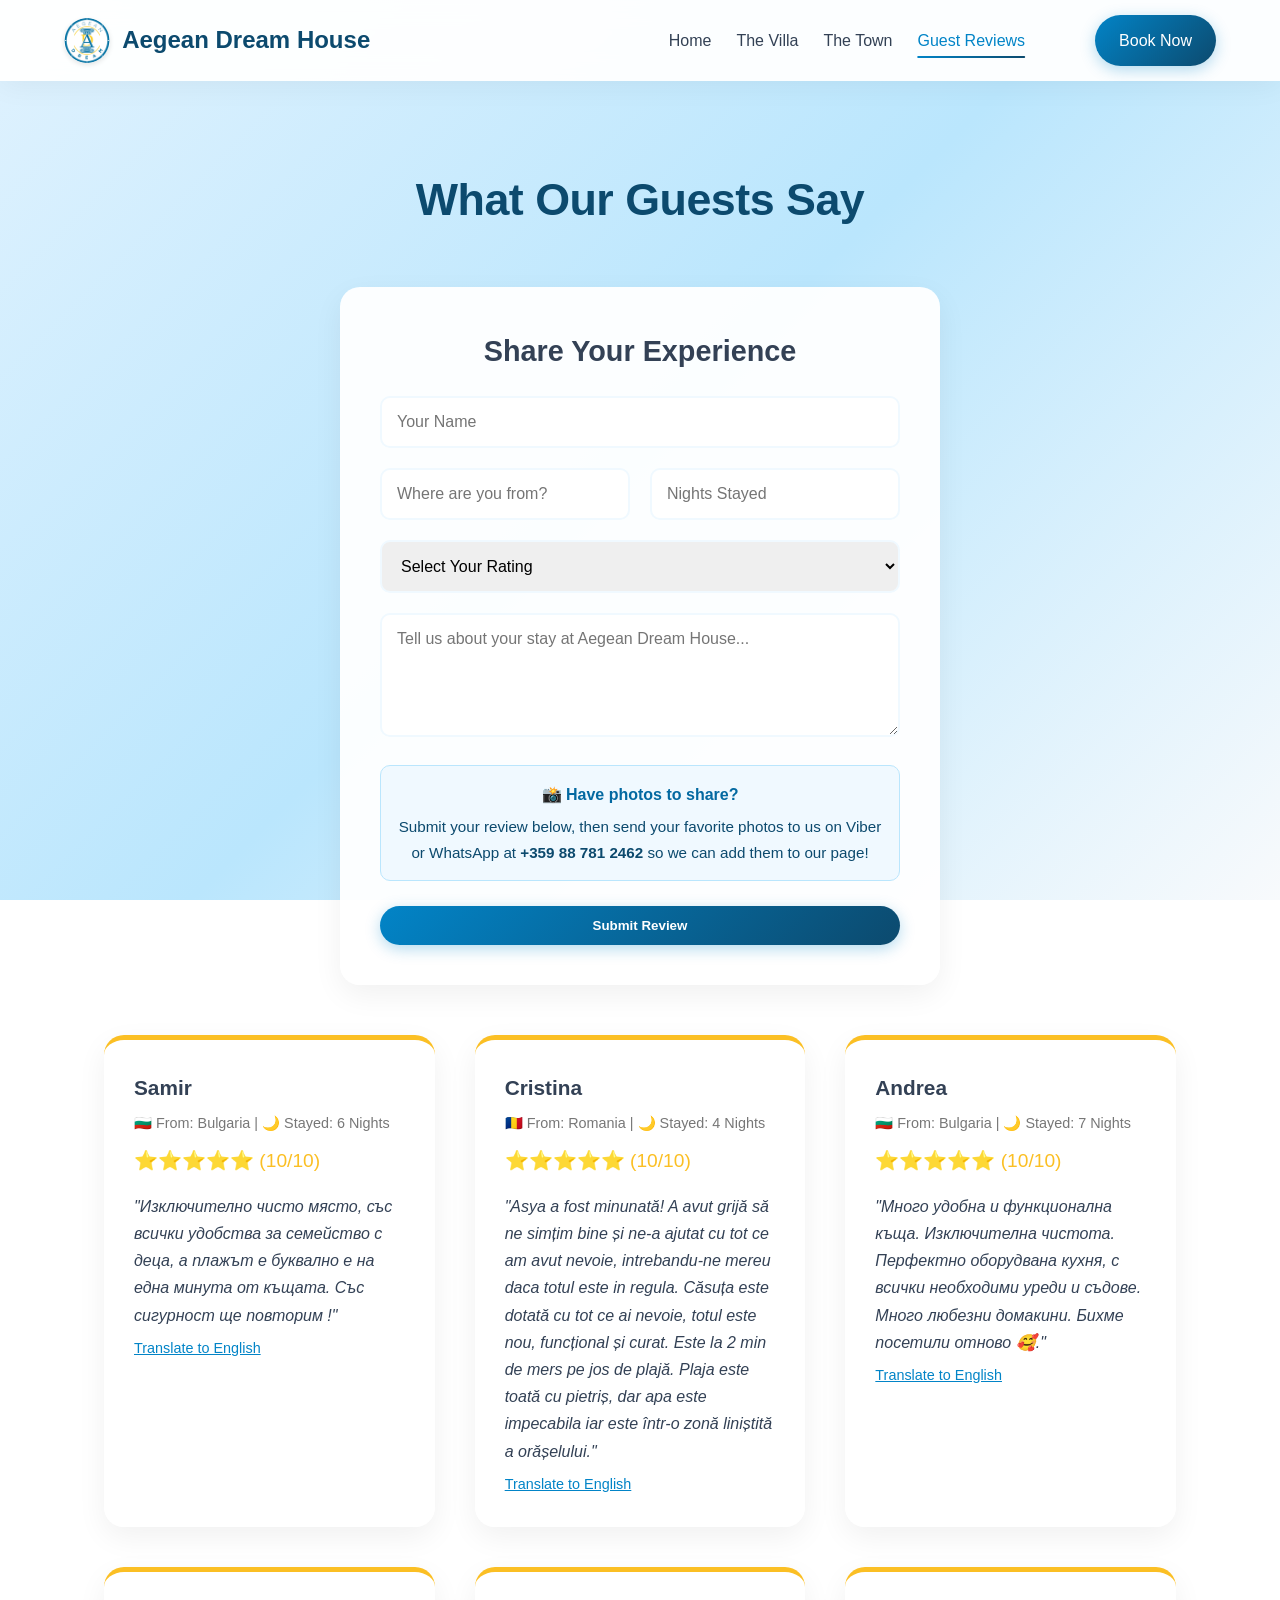
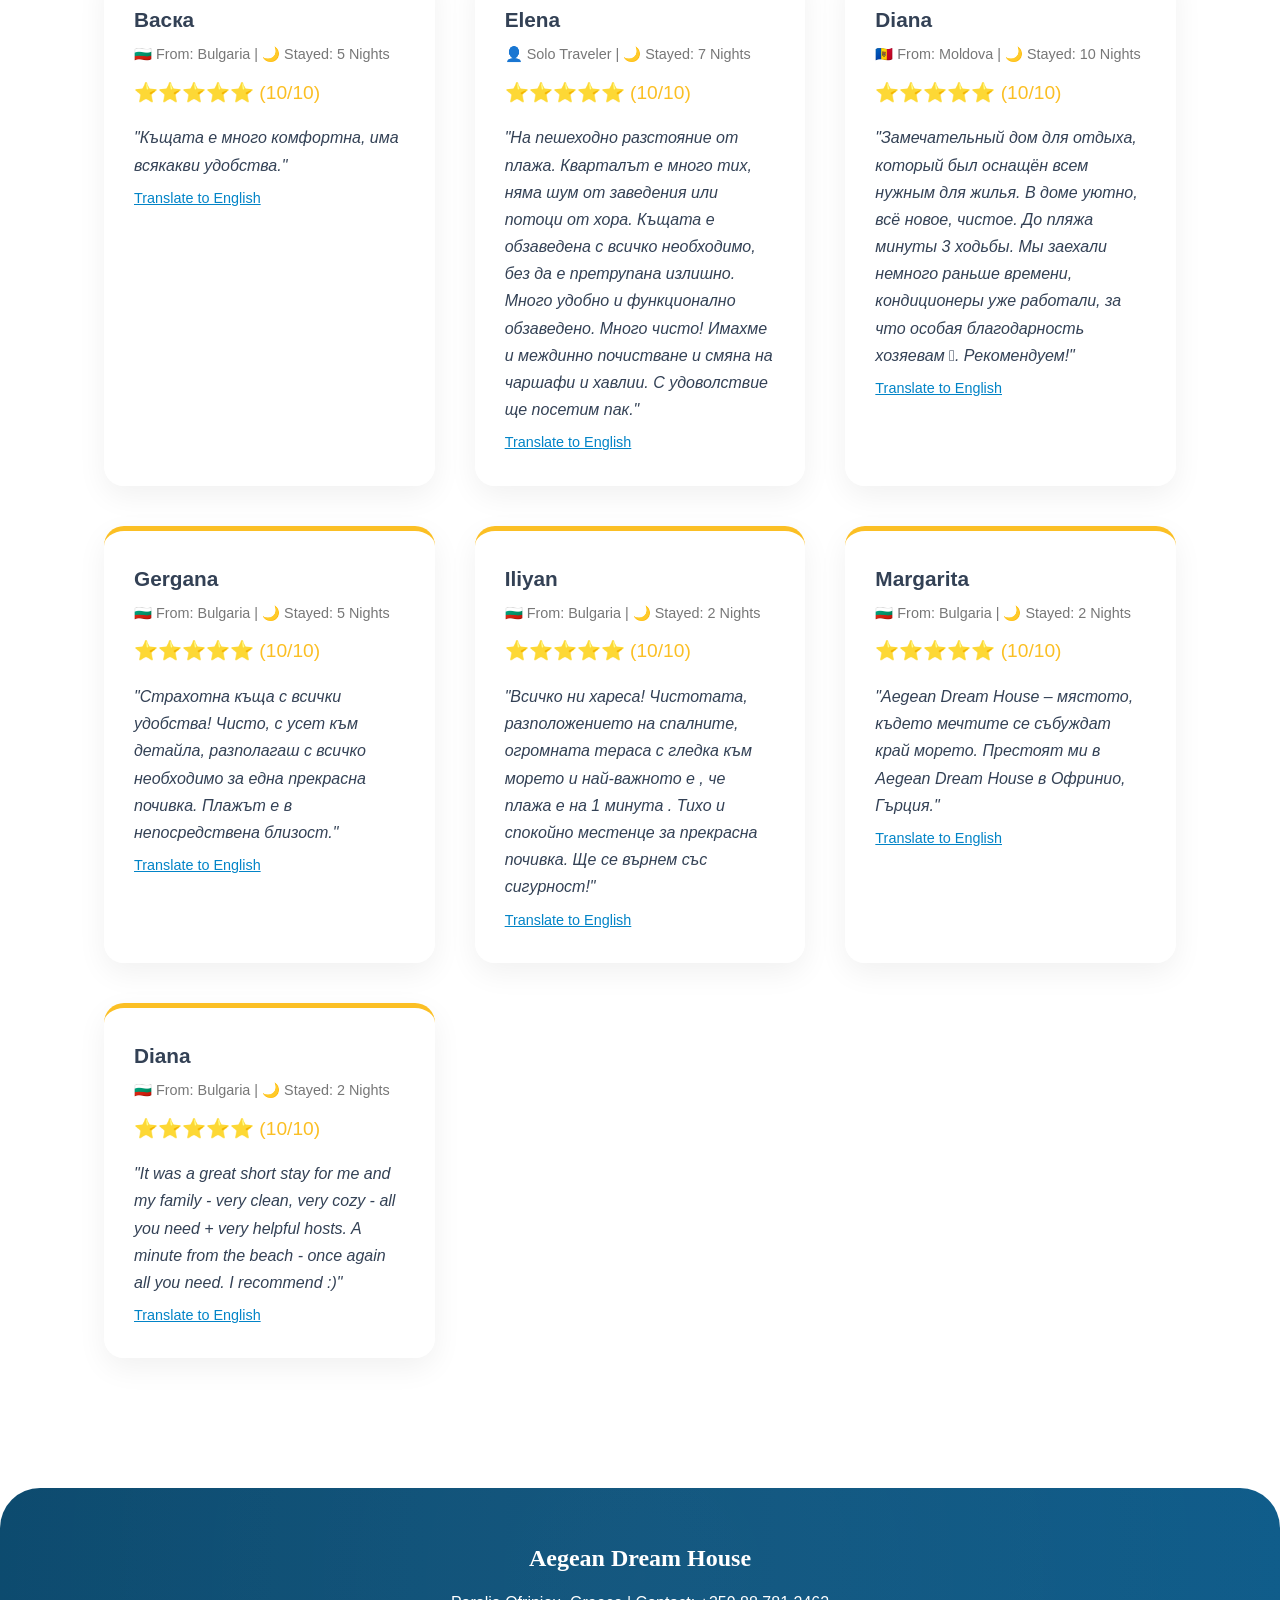
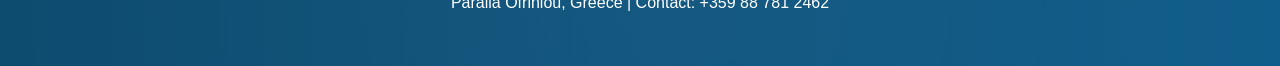
==== commit e7c1ed52: "Add guest reviews from Samir, Cristina, and Andrea Co-Authored-By: Claude Fable 5 <noreply@anthropic" ====
--- a/reviews.html
+++ b/reviews.html
@@ -67,6 +67,27 @@
 
         <div class="grid" id="reviewList">
             <div class="card review-card fade-up">
+                <h4 class="reviewer-name">Samir</h4>
+                <p class="review-meta">&#127463;&#127468; From: Bulgaria | &#127769; Stayed: 6 Nights</p>
+                <div class="review-rating">&#11088;&#11088;&#11088;&#11088;&#11088; (10/10)</div>
+                <p class="review-quote" data-original="&#1048;&#1079;&#1082;&#1083;&#1102;&#1095;&#1080;&#1090;&#1077;&#1083;&#1085;&#1086; &#1095;&#1080;&#1089;&#1090;&#1086; &#1084;&#1103;&#1089;&#1090;&#1086;, &#1089;&#1098;&#1089; &#1074;&#1089;&#1080;&#1095;&#1082;&#1080; &#1091;&#1076;&#1086;&#1073;&#1089;&#1090;&#1074;&#1072; &#1079;&#1072; &#1089;&#1077;&#1084;&#1077;&#1081;&#1089;&#1090;&#1074;&#1086; &#1089; &#1076;&#1077;&#1094;&#1072;, &#1072; &#1087;&#1083;&#1072;&#1078;&#1098;&#1090; &#1077; &#1073;&#1091;&#1082;&#1074;&#1072;&#1083;&#1085;&#1086; &#1077; &#1085;&#1072; &#1077;&#1076;&#1085;&#1072; &#1084;&#1080;&#1085;&#1091;&#1090;&#1072; &#1086;&#1090; &#1082;&#1098;&#1097;&#1072;&#1090;&#1072;. &#1057;&#1098;&#1089; &#1089;&#1080;&#1075;&#1091;&#1088;&#1085;&#1086;&#1089;&#1090; &#1097;&#1077; &#1087;&#1086;&#1074;&#1090;&#1086;&#1088;&#1080;&#1084; !" data-translated="An exceptionally clean place, with all the amenities for a family with children, and the beach is literally one minute from the house. We will definitely come back!">"&#1048;&#1079;&#1082;&#1083;&#1102;&#1095;&#1080;&#1090;&#1077;&#1083;&#1085;&#1086; &#1095;&#1080;&#1089;&#1090;&#1086; &#1084;&#1103;&#1089;&#1090;&#1086;, &#1089;&#1098;&#1089; &#1074;&#1089;&#1080;&#1095;&#1082;&#1080; &#1091;&#1076;&#1086;&#1073;&#1089;&#1090;&#1074;&#1072; &#1079;&#1072; &#1089;&#1077;&#1084;&#1077;&#1081;&#1089;&#1090;&#1074;&#1086; &#1089; &#1076;&#1077;&#1094;&#1072;, &#1072; &#1087;&#1083;&#1072;&#1078;&#1098;&#1090; &#1077; &#1073;&#1091;&#1082;&#1074;&#1072;&#1083;&#1085;&#1086; &#1077; &#1085;&#1072; &#1077;&#1076;&#1085;&#1072; &#1084;&#1080;&#1085;&#1091;&#1090;&#1072; &#1086;&#1090; &#1082;&#1098;&#1097;&#1072;&#1090;&#1072;. &#1057;&#1098;&#1089; &#1089;&#1080;&#1075;&#1091;&#1088;&#1085;&#1086;&#1089;&#1090; &#1097;&#1077; &#1087;&#1086;&#1074;&#1090;&#1086;&#1088;&#1080;&#1084; !"</p>
+                <button class="translate-btn" onclick="toggleTranslation(this)">Translate to English</button>
+            </div>
+            <div class="card review-card fade-up">
+                <h4 class="reviewer-name">Cristina</h4>
+                <p class="review-meta">&#127479;&#127476; From: Romania | &#127769; Stayed: 4 Nights</p>
+                <div class="review-rating">&#11088;&#11088;&#11088;&#11088;&#11088; (10/10)</div>
+                <p class="review-quote" data-original="Asya a fost minunat&#259;! A avut grij&#259; s&#259; ne sim&#539;im bine &#537;i ne-a ajutat cu tot ce am avut nevoie, intrebandu-ne mereu daca totul este in regula. C&#259;su&#539;a este dotat&#259; cu tot ce ai nevoie, totul este nou, func&#539;ional &#537;i curat. Este la 2 min de mers pe jos de plaj&#259;. Plaja este toat&#259; cu pietri&#537;, dar apa este impecabila iar este &#238;ntr-o zon&#259; lini&#537;tit&#259; a or&#259;&#537;elului." data-translated="Asya was wonderful! She made sure we felt at home and helped us with everything we needed, always asking us if everything was okay. The house is equipped with everything you need, everything is new, functional and clean. It is a 2-minute walk from the beach. The beach is all pebbles, but the water is impeccable and it is in a quiet area of the small town.">"Asya a fost minunat&#259;! A avut grij&#259; s&#259; ne sim&#539;im bine &#537;i ne-a ajutat cu tot ce am avut nevoie, intrebandu-ne mereu daca totul este in regula. C&#259;su&#539;a este dotat&#259; cu tot ce ai nevoie, totul este nou, func&#539;ional &#537;i curat. Este la 2 min de mers pe jos de plaj&#259;. Plaja este toat&#259; cu pietri&#537;, dar apa este impecabila iar este &#238;ntr-o zon&#259; lini&#537;tit&#259; a or&#259;&#537;elului."</p>
+                <button class="translate-btn" onclick="toggleTranslation(this)">Translate to English</button>
+            </div>
+            <div class="card review-card fade-up">
+                <h4 class="reviewer-name">Andrea</h4>
+                <p class="review-meta">&#127463;&#127468; From: Bulgaria | &#127769; Stayed: 7 Nights</p>
+                <div class="review-rating">&#11088;&#11088;&#11088;&#11088;&#11088; (10/10)</div>
+                <p class="review-quote" data-original="&#1052;&#1085;&#1086;&#1075;&#1086; &#1091;&#1076;&#1086;&#1073;&#1085;&#1072; &#1080; &#1092;&#1091;&#1085;&#1082;&#1094;&#1080;&#1086;&#1085;&#1072;&#1083;&#1085;&#1072; &#1082;&#1098;&#1097;&#1072;. &#1048;&#1079;&#1082;&#1083;&#1102;&#1095;&#1080;&#1090;&#1077;&#1083;&#1085;&#1072; &#1095;&#1080;&#1089;&#1090;&#1086;&#1090;&#1072;. &#1055;&#1077;&#1088;&#1092;&#1077;&#1082;&#1090;&#1085;&#1086; &#1086;&#1073;&#1086;&#1088;&#1091;&#1076;&#1074;&#1072;&#1085;&#1072; &#1082;&#1091;&#1093;&#1085;&#1103;, &#1089; &#1074;&#1089;&#1080;&#1095;&#1082;&#1080; &#1085;&#1077;&#1086;&#1073;&#1093;&#1086;&#1076;&#1080;&#1084;&#1080; &#1091;&#1088;&#1077;&#1076;&#1080; &#1080; &#1089;&#1098;&#1076;&#1086;&#1074;&#1077;. &#1052;&#1085;&#1086;&#1075;&#1086; &#1083;&#1102;&#1073;&#1077;&#1079;&#1085;&#1080; &#1076;&#1086;&#1084;&#1072;&#1082;&#1080;&#1085;&#1080;. &#1041;&#1080;&#1093;&#1084;&#1077; &#1087;&#1086;&#1089;&#1077;&#1090;&#1080;&#1083;&#1080; &#1086;&#1090;&#1085;&#1086;&#1074;&#1086; &#129392;." data-translated="A very comfortable and functional house. Exceptional cleanliness. Perfectly equipped kitchen, with all the necessary appliances and cookware. Very kind hosts. We would visit again &#129392;.">"&#1052;&#1085;&#1086;&#1075;&#1086; &#1091;&#1076;&#1086;&#1073;&#1085;&#1072; &#1080; &#1092;&#1091;&#1085;&#1082;&#1094;&#1080;&#1086;&#1085;&#1072;&#1083;&#1085;&#1072; &#1082;&#1098;&#1097;&#1072;. &#1048;&#1079;&#1082;&#1083;&#1102;&#1095;&#1080;&#1090;&#1077;&#1083;&#1085;&#1072; &#1095;&#1080;&#1089;&#1090;&#1086;&#1090;&#1072;. &#1055;&#1077;&#1088;&#1092;&#1077;&#1082;&#1090;&#1085;&#1086; &#1086;&#1073;&#1086;&#1088;&#1091;&#1076;&#1074;&#1072;&#1085;&#1072; &#1082;&#1091;&#1093;&#1085;&#1103;, &#1089; &#1074;&#1089;&#1080;&#1095;&#1082;&#1080; &#1085;&#1077;&#1086;&#1073;&#1093;&#1086;&#1076;&#1080;&#1084;&#1080; &#1091;&#1088;&#1077;&#1076;&#1080; &#1080; &#1089;&#1098;&#1076;&#1086;&#1074;&#1077;. &#1052;&#1085;&#1086;&#1075;&#1086; &#1083;&#1102;&#1073;&#1077;&#1079;&#1085;&#1080; &#1076;&#1086;&#1084;&#1072;&#1082;&#1080;&#1085;&#1080;. &#1041;&#1080;&#1093;&#1084;&#1077; &#1087;&#1086;&#1089;&#1077;&#1090;&#1080;&#1083;&#1080; &#1086;&#1090;&#1085;&#1086;&#1074;&#1086; &#129392;."</p>
+                <button class="translate-btn" onclick="toggleTranslation(this)">Translate to English</button>
+            </div>
+            <div class="card review-card fade-up">
                 <h4 class="reviewer-name">&#1042;&#1072;&#1089;&#1082;&#1072;</h4>
                 <p class="review-meta">&#127463;&#127468; From: Bulgaria | &#127769; Stayed: 5 Nights</p>
                 <div class="review-rating">&#11088;&#11088;&#11088;&#11088;&#11088; (10/10)</div>
--- a/style.css
+++ b/style.css
@@ -11,6 +11,8 @@
     --bg-color: #f8fafc;
     --gold: #fbbf24;
     --gold-hover: #f59e0b;
+    --ease-out-expo: cubic-bezier(0.16, 1, 0.3, 1);
+    --ease-out-back: cubic-bezier(0.34, 1.56, 0.64, 1);
 }
 
 * {
@@ -18,6 +20,10 @@
     padding: 0;
     box-sizing: border-box;
     font-family: 'Segoe UI', Tahoma, Geneva, Verdana, sans-serif;
+}
+
+html {
+    scroll-behavior: smooth;
 }
 
 body {
@@ -68,11 +74,18 @@
     align-items: center;
     padding: 15px 5%;
     background-color: rgba(255, 255, 255, 0.95);
-    backdrop-filter: blur(10px);
+    backdrop-filter: blur(12px);
+    -webkit-backdrop-filter: blur(12px);
     box-shadow: 0 4px 30px rgba(0, 0, 0, 0.05);
     position: sticky;
     top: 0;
     z-index: 1000;
+    transition: padding 0.4s var(--ease-out-expo), box-shadow 0.4s ease;
+}
+
+nav.scrolled {
+    padding: 10px 5%;
+    box-shadow: 0 4px 30px rgba(0, 0, 0, 0.1);
 }
 
 .logo {
@@ -82,11 +95,11 @@
     text-decoration: none;
     display: flex;
     align-items: center;
-    transition: transform 0.3s ease;
+    transition: transform 0.4s var(--ease-out-back);
 }
 
 .logo:hover {
-    transform: scale(1.02);
+    transform: scale(1.03);
 }
 
 .nav-logo {
@@ -95,6 +108,16 @@
     margin-right: 12px;
     border-radius: 50%;
     box-shadow: 0 2px 5px rgba(0, 0, 0, 0.1);
+    transition: transform 0.4s var(--ease-out-back), box-shadow 0.3s ease;
+}
+
+nav.scrolled .nav-logo {
+    height: 38px;
+}
+
+.logo:hover .nav-logo {
+    transform: rotate(10deg) scale(1.1);
+    box-shadow: 0 4px 12px rgba(0, 0, 0, 0.15);
 }
 
 .nav-links {
@@ -108,7 +131,7 @@
     color: var(--text-color);
     font-weight: 500;
     position: relative;
-    transition: color 0.3s ease;
+    transition: color 0.3s ease, transform 0.3s var(--ease-out-back);
 }
 
 .nav-links a::after {
@@ -117,9 +140,11 @@
     width: 0;
     height: 2px;
     bottom: -4px;
-    left: 0;
-    background-color: var(--accent-blue);
-    transition: width 0.3s ease;
+    left: 50%;
+    transform: translateX(-50%);
+    background: linear-gradient(90deg, var(--accent-blue), var(--primary-blue));
+    transition: width 0.4s var(--ease-out-expo);
+    border-radius: 2px;
 }
 
 .nav-links a:hover::after {
@@ -128,10 +153,15 @@
 
 .nav-links a:hover {
     color: var(--accent-blue);
+    transform: translateY(-1px);
 }
 
 .nav-link--active {
     color: var(--accent-blue) !important;
+}
+
+.nav-link--active::after {
+    width: 100% !important;
 }
 
 .nav-translate {
@@ -149,16 +179,38 @@
     font-weight: bold;
     border: none;
     cursor: pointer;
-    transition: transform 0.3s ease, box-shadow 0.3s ease;
+    transition: transform 0.4s var(--ease-out-back), box-shadow 0.4s ease, background 0.3s ease;
     text-align: center;
     text-decoration: none;
     box-shadow: 0 4px 15px rgba(2, 132, 199, 0.3);
     display: inline-block;
+    position: relative;
+    overflow: hidden;
+}
+
+.btn::before {
+    content: '';
+    position: absolute;
+    top: 0;
+    left: -100%;
+    width: 100%;
+    height: 100%;
+    background: linear-gradient(90deg, transparent, rgba(255, 255, 255, 0.2), transparent);
+    transition: left 0.6s ease;
+}
+
+.btn:hover::before {
+    left: 100%;
 }
 
 .btn:hover {
-    transform: translateY(-2px);
-    box-shadow: 0 8px 25px rgba(2, 132, 199, 0.4);
+    transform: translateY(-3px) scale(1.02);
+    box-shadow: 0 10px 30px rgba(2, 132, 199, 0.4);
+}
+
+.btn:active {
+    transform: translateY(-1px) scale(0.98);
+    box-shadow: 0 4px 15px rgba(2, 132, 199, 0.3);
 }
 
 .btn::after {
@@ -226,7 +278,7 @@
     border-radius: 20px;
     box-shadow: 0 10px 30px rgba(0, 0, 0, 0.06);
     border-top: 5px solid var(--accent-blue);
-    transition: transform 0.5s cubic-bezier(0.165, 0.84, 0.44, 1), box-shadow 0.5s ease;
+    transition: transform 0.5s var(--ease-out-expo), box-shadow 0.5s ease;
 }
 
 .card:hover {
@@ -245,6 +297,11 @@
     border-top: none;
 }
 
+.hero-banner:hover {
+    transform: none;
+    box-shadow: 0 20px 50px rgba(2, 132, 199, 0.35);
+}
+
 .hero-title {
     font-size: 3.5rem;
     margin-bottom: 20px;
@@ -264,11 +321,17 @@
     display: flex;
     flex-direction: column;
     justify-content: space-between;
+    gap: 20px;
 }
 
 .feature-icon {
     font-size: 4rem;
     margin-bottom: 15px;
+    transition: transform 0.5s var(--ease-out-back);
+}
+
+.feature-card:hover .feature-icon {
+    transform: scale(1.15) rotate(-5deg);
 }
 
 .feature-title {
@@ -278,30 +341,52 @@
 }
 
 .feature-text {
-    margin-bottom: 25px;
+    margin-bottom: 0;
 }
 
 /* --- Gallery --- */
+.gallery-section-title {
+    font-size: 1.6rem;
+    color: var(--primary-blue);
+    margin: 50px 0 10px 0;
+    padding-bottom: 10px;
+    border-bottom: 3px solid var(--accent-blue);
+    display: inline-block;
+    font-weight: 700;
+}
+
+.gallery-section-title:first-of-type {
+    margin-top: 30px;
+}
+
 .gallery-grid {
-    display: grid;
-    grid-template-columns: repeat(auto-fit, minmax(300px, 1fr));
-    gap: 20px;
-    margin-top: 30px;
+    column-count: 3;
+    column-gap: 20px;
+    margin-top: 15px;
+    margin-bottom: 20px;
+}
+
+.gallery-grid .gallery-img {
+    break-inside: avoid;
+    margin-bottom: 20px;
+    display: block;
 }
 
 .gallery-img {
     width: 100%;
-    height: 280px;
-    object-fit: cover;
     border-radius: 15px;
     box-shadow: 0 5px 15px rgba(0, 0, 0, 0.08);
-    transition: transform 0.5s cubic-bezier(0.165, 0.84, 0.44, 1), box-shadow 0.5s ease;
+    transition: transform 0.6s var(--ease-out-expo), box-shadow 0.6s ease, filter 0.4s ease;
+}
+
+.gallery-img.interactive {
+    cursor: zoom-in;
 }
 
 .gallery-img.interactive:hover {
-    transform: scale(1.03);
-    cursor: zoom-in;
-    box-shadow: 0 15px 30px rgba(0, 0, 0, 0.15);
+    transform: scale(1.03) translateY(-4px);
+    box-shadow: 0 20px 40px rgba(0, 0, 0, 0.18);
+    filter: brightness(1.05);
 }
 
 .gallery-intro {
@@ -312,6 +397,55 @@
     margin-top: 10px;
     font-style: italic;
     color: #64748b;
+}
+
+/* --- Video Tour Section --- */
+.video-tour {
+    margin: 40px 0;
+    border-radius: 20px;
+    overflow: hidden;
+    box-shadow: 0 15px 40px rgba(0, 0, 0, 0.1);
+    background: linear-gradient(135deg, var(--primary-blue), var(--accent-blue));
+    padding: 3px;
+}
+
+.video-tour-inner {
+    background: white;
+    border-radius: 18px;
+    overflow: hidden;
+    padding: 30px;
+    text-align: center;
+}
+
+.video-tour-title {
+    font-size: 1.8rem;
+    color: var(--primary-blue);
+    margin-bottom: 8px;
+    font-weight: 700;
+}
+
+.video-tour-subtitle {
+    color: #64748b;
+    margin-bottom: 25px;
+    font-size: 1.05rem;
+}
+
+.video-tour-wrapper {
+    position: relative;
+    padding-bottom: 56.25%;
+    height: 0;
+    border-radius: 12px;
+    overflow: hidden;
+    box-shadow: 0 5px 20px rgba(0, 0, 0, 0.1);
+}
+
+.video-tour-wrapper iframe {
+    position: absolute;
+    top: 0;
+    left: 0;
+    width: 100%;
+    height: 100%;
+    border: none;
 }
 
 /* --- Lightbox --- */
@@ -324,7 +458,8 @@
     width: 100%;
     height: 100%;
     background: rgba(12, 74, 110, 0.95);
-    backdrop-filter: blur(5px);
+    backdrop-filter: blur(10px);
+    -webkit-backdrop-filter: blur(10px);
     align-items: center;
     justify-content: center;
     opacity: 0;
@@ -341,12 +476,12 @@
     max-height: 90vh;
     border-radius: 10px;
     box-shadow: 0 20px 50px rgba(0, 0, 0, 0.5);
-    transform: scale(0.95);
-    transition: transform 0.4s cubic-bezier(0.165, 0.84, 0.44, 1);
+    transform: scale(0.9) translateY(20px);
+    transition: transform 0.5s var(--ease-out-expo);
 }
 
 .lightbox.active img {
-    transform: scale(1);
+    transform: scale(1) translateY(0);
 }
 
 .close-lightbox {
@@ -356,14 +491,56 @@
     color: white;
     font-size: 40px;
     cursor: pointer;
-    transition: transform 0.3s;
+    transition: transform 0.4s var(--ease-out-back);
     background: none;
     border: none;
     line-height: 1;
 }
 
 .close-lightbox:hover {
-    transform: scale(1.1) rotate(90deg);
+    transform: scale(1.2) rotate(90deg);
+}
+
+.lightbox-nav {
+    position: absolute;
+    top: 50%;
+    transform: translateY(-50%);
+    background: rgba(255, 255, 255, 0.15);
+    color: white;
+    border: 2px solid rgba(255, 255, 255, 0.3);
+    width: 50px;
+    height: 50px;
+    border-radius: 50%;
+    font-size: 24px;
+    cursor: pointer;
+    transition: background 0.3s ease, transform 0.3s var(--ease-out-back);
+    display: flex;
+    align-items: center;
+    justify-content: center;
+    backdrop-filter: blur(5px);
+}
+
+.lightbox-nav:hover {
+    background: rgba(255, 255, 255, 0.3);
+    transform: translateY(-50%) scale(1.1);
+}
+
+.lightbox-prev {
+    left: 20px;
+}
+
+.lightbox-next {
+    right: 20px;
+}
+
+.lightbox-counter {
+    position: absolute;
+    bottom: 30px;
+    left: 50%;
+    transform: translateX(-50%);
+    color: rgba(255, 255, 255, 0.7);
+    font-size: 0.95rem;
+    letter-spacing: 1px;
 }
 
 /* --- Restaurant Cards (Town) --- */
@@ -371,6 +548,7 @@
     display: flex;
     flex-direction: column;
     justify-content: space-between;
+    gap: 20px;
 }
 
 .restaurant-name {
@@ -387,7 +565,7 @@
 }
 
 .restaurant-desc {
-    margin-bottom: 25px;
+    margin-bottom: 0;
 }
 
 /* --- Reviews --- */
@@ -468,13 +646,14 @@
     border-radius: 10px;
     font-family: inherit;
     font-size: 1rem;
-    transition: border-color 0.3s, box-shadow 0.3s;
+    transition: border-color 0.3s ease, box-shadow 0.3s ease, transform 0.3s var(--ease-out-expo);
 }
 
 input:focus, select:focus, textarea:focus {
     outline: none;
     border-color: var(--accent-blue);
     box-shadow: 0 0 0 4px rgba(2, 132, 199, 0.1);
+    transform: translateY(-1px);
 }
 
 .photo-cta {
@@ -507,7 +686,7 @@
     text-align: center;
     margin-top: 20px;
     border: 1px solid #86efac;
-    animation: fadeIn 0.5s ease;
+    animation: slideUp 0.5s var(--ease-out-expo);
 }
 
 .form-success.visible {
@@ -517,8 +696,8 @@
 /* --- Scroll Animations --- */
 .fade-up {
     opacity: 0;
-    transform: translateY(40px);
-    transition: opacity 1s cubic-bezier(0.25, 1, 0.5, 1), transform 1s cubic-bezier(0.25, 1, 0.5, 1);
+    transform: translateY(50px);
+    transition: opacity 0.8s var(--ease-out-expo), transform 0.8s var(--ease-out-expo);
 }
 
 .fade-up.visible {
@@ -526,9 +705,61 @@
     transform: translateY(0);
 }
 
+.fade-in {
+    opacity: 0;
+    transition: opacity 0.8s var(--ease-out-expo);
+}
+
+.fade-in.visible {
+    opacity: 1;
+}
+
+.slide-left {
+    opacity: 0;
+    transform: translateX(-60px);
+    transition: opacity 0.8s var(--ease-out-expo), transform 0.8s var(--ease-out-expo);
+}
+
+.slide-left.visible {
+    opacity: 1;
+    transform: translateX(0);
+}
+
+.slide-right {
+    opacity: 0;
+    transform: translateX(60px);
+    transition: opacity 0.8s var(--ease-out-expo), transform 0.8s var(--ease-out-expo);
+}
+
+.slide-right.visible {
+    opacity: 1;
+    transform: translateX(0);
+}
+
+.scale-in {
+    opacity: 0;
+    transform: scale(0.85);
+    transition: opacity 0.8s var(--ease-out-expo), transform 0.8s var(--ease-out-expo);
+}
+
+.scale-in.visible {
+    opacity: 1;
+    transform: scale(1);
+}
+
+@keyframes slideUp {
+    from { opacity: 0; transform: translateY(20px); }
+    to { opacity: 1; transform: translateY(0); }
+}
+
 @keyframes fadeIn {
     from { opacity: 0; transform: translateY(-10px); }
     to { opacity: 1; transform: translateY(0); }
+}
+
+@keyframes float {
+    0%, 100% { transform: translateY(0); }
+    50% { transform: translateY(-8px); }
 }
 
 /* --- Footer --- */
@@ -540,11 +771,29 @@
     margin-top: 50px;
     border-top-left-radius: 40px;
     border-top-right-radius: 40px;
+    position: relative;
+    overflow: hidden;
+}
+
+footer::before {
+    content: '';
+    position: absolute;
+    top: -50%;
+    left: -50%;
+    width: 200%;
+    height: 200%;
+    background: radial-gradient(circle, rgba(255, 255, 255, 0.03) 0%, transparent 60%);
+    animation: float 8s ease-in-out infinite;
 }
 
 .footer-title {
     font-family: 'Georgia', serif;
     margin-bottom: 10px;
+    position: relative;
+}
+
+footer p {
+    position: relative;
 }
 
 /* --- Mobile Menu --- */
@@ -559,7 +808,7 @@
     height: 3px;
     background-color: var(--primary-blue);
     margin: 4px 0;
-    transition: 0.3s;
+    transition: transform 0.4s var(--ease-out-expo), opacity 0.3s ease;
     border-radius: 3px;
 }
 
@@ -590,10 +839,17 @@
         background-color: rgba(255, 255, 255, 0.98);
         padding: 20px 0;
         box-shadow: 0 10px 20px rgba(0, 0, 0, 0.1);
+        backdrop-filter: blur(10px);
     }
 
     .nav-links.active {
         display: flex;
+        animation: slideDown 0.4s var(--ease-out-expo);
+    }
+
+    @keyframes slideDown {
+        from { opacity: 0; transform: translateY(-10px); }
+        to { opacity: 1; transform: translateY(0); }
     }
 
     .nav-translate {
@@ -615,6 +871,30 @@
 
     .form-row input {
         margin-bottom: 20px;
+    }
+
+    .gallery-grid {
+        column-count: 2;
+    }
+
+    @media (max-width: 480px) {
+        .gallery-grid {
+            column-count: 1;
+        }
+    }
+
+    .lightbox-nav {
+        width: 40px;
+        height: 40px;
+        font-size: 18px;
+    }
+
+    .lightbox-prev {
+        left: 10px;
+    }
+
+    .lightbox-next {
+        right: 10px;
     }
 }
 
@@ -631,6 +911,11 @@
     font-family: inherit !important;
     display: flex !important;
     align-items: center !important;
+    transition: background-color 0.3s ease !important;
+}
+
+.goog-te-gadget-simple:hover {
+    background-color: #e0f2fe !important;
 }
 
 .goog-te-menu-value span {
